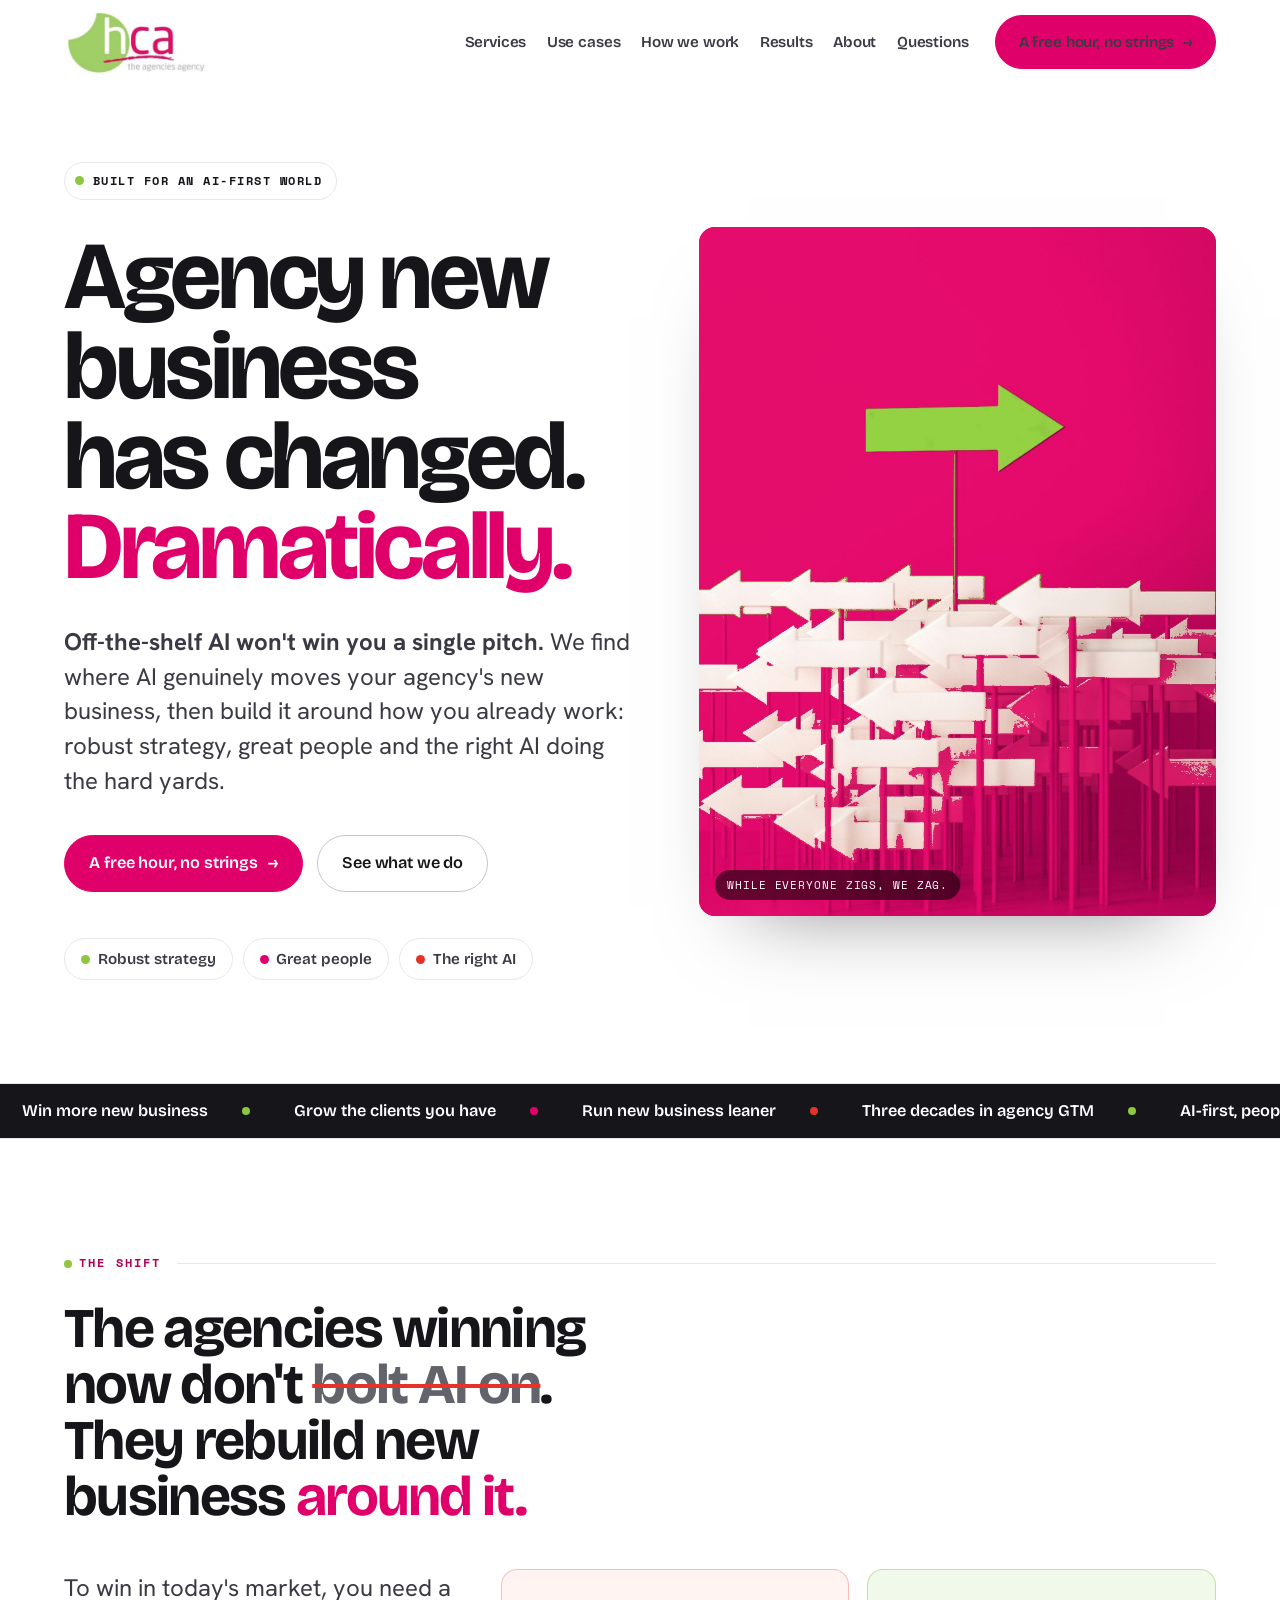
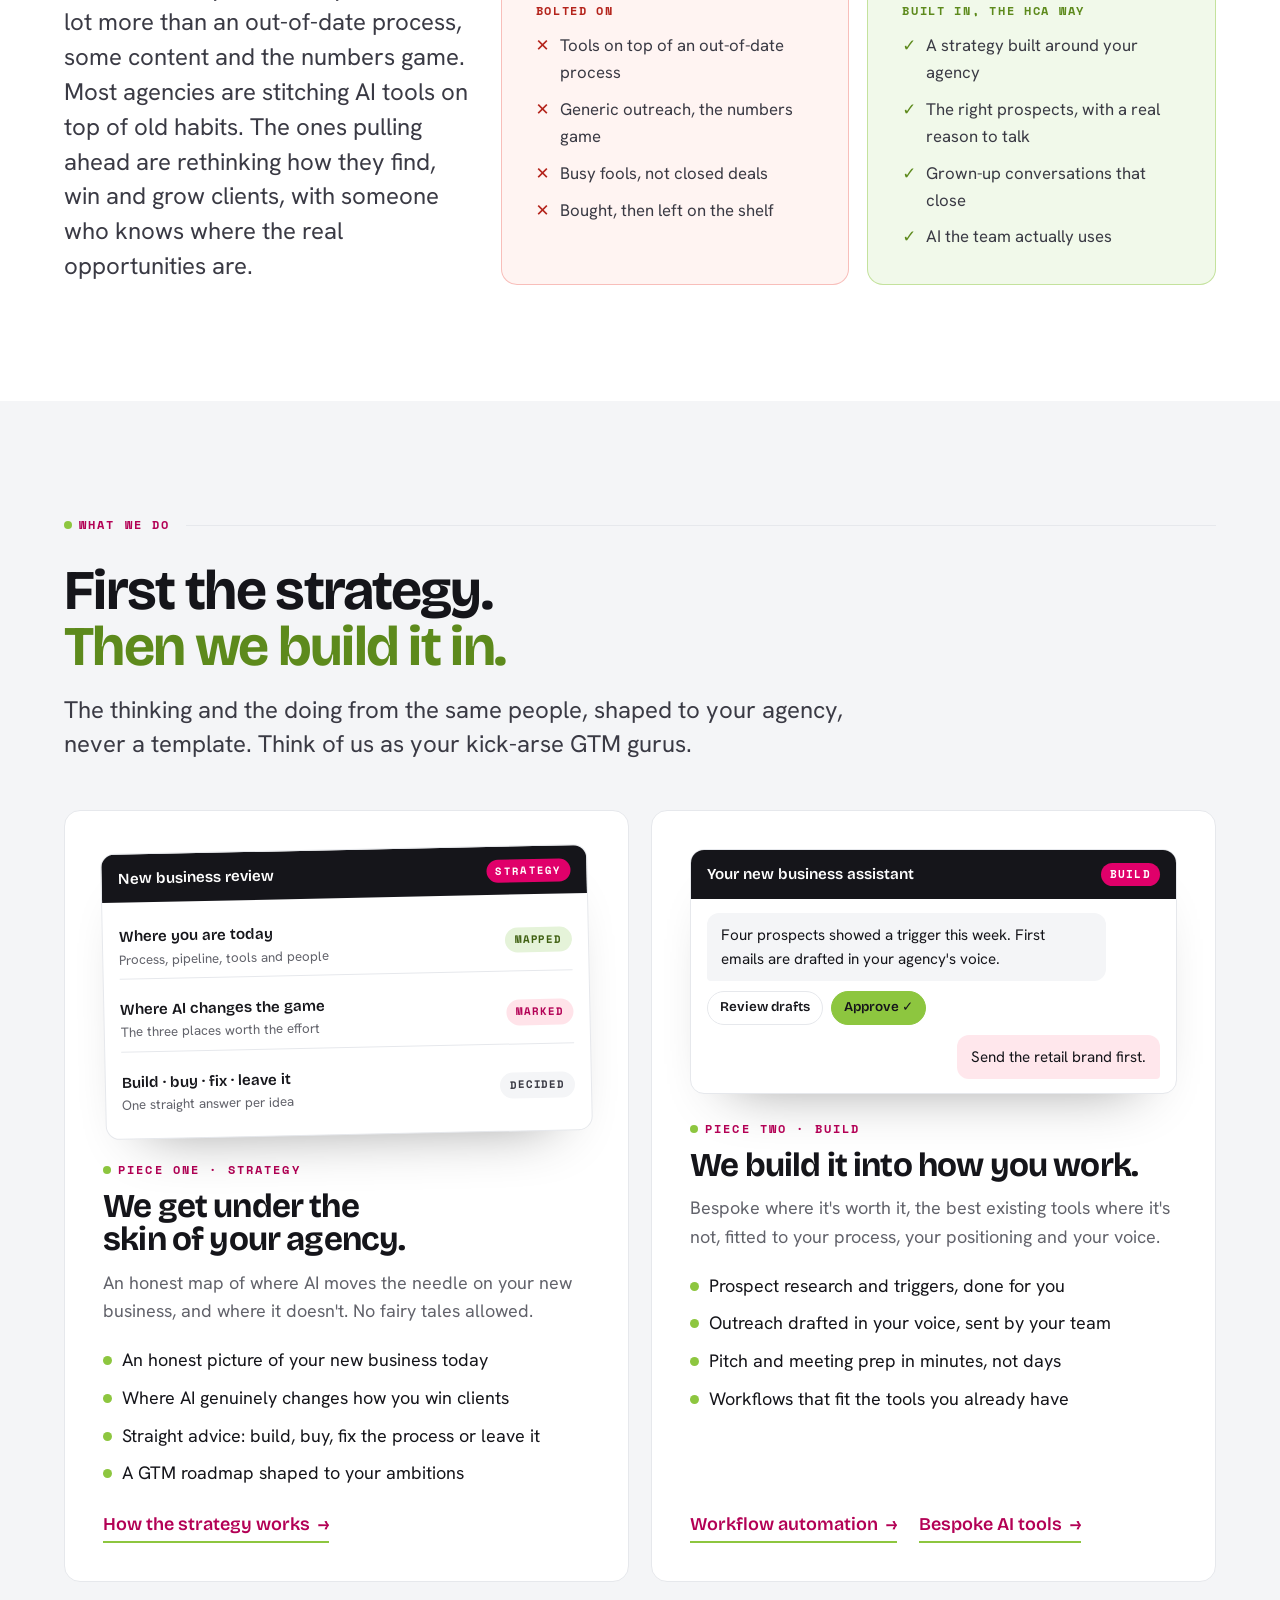
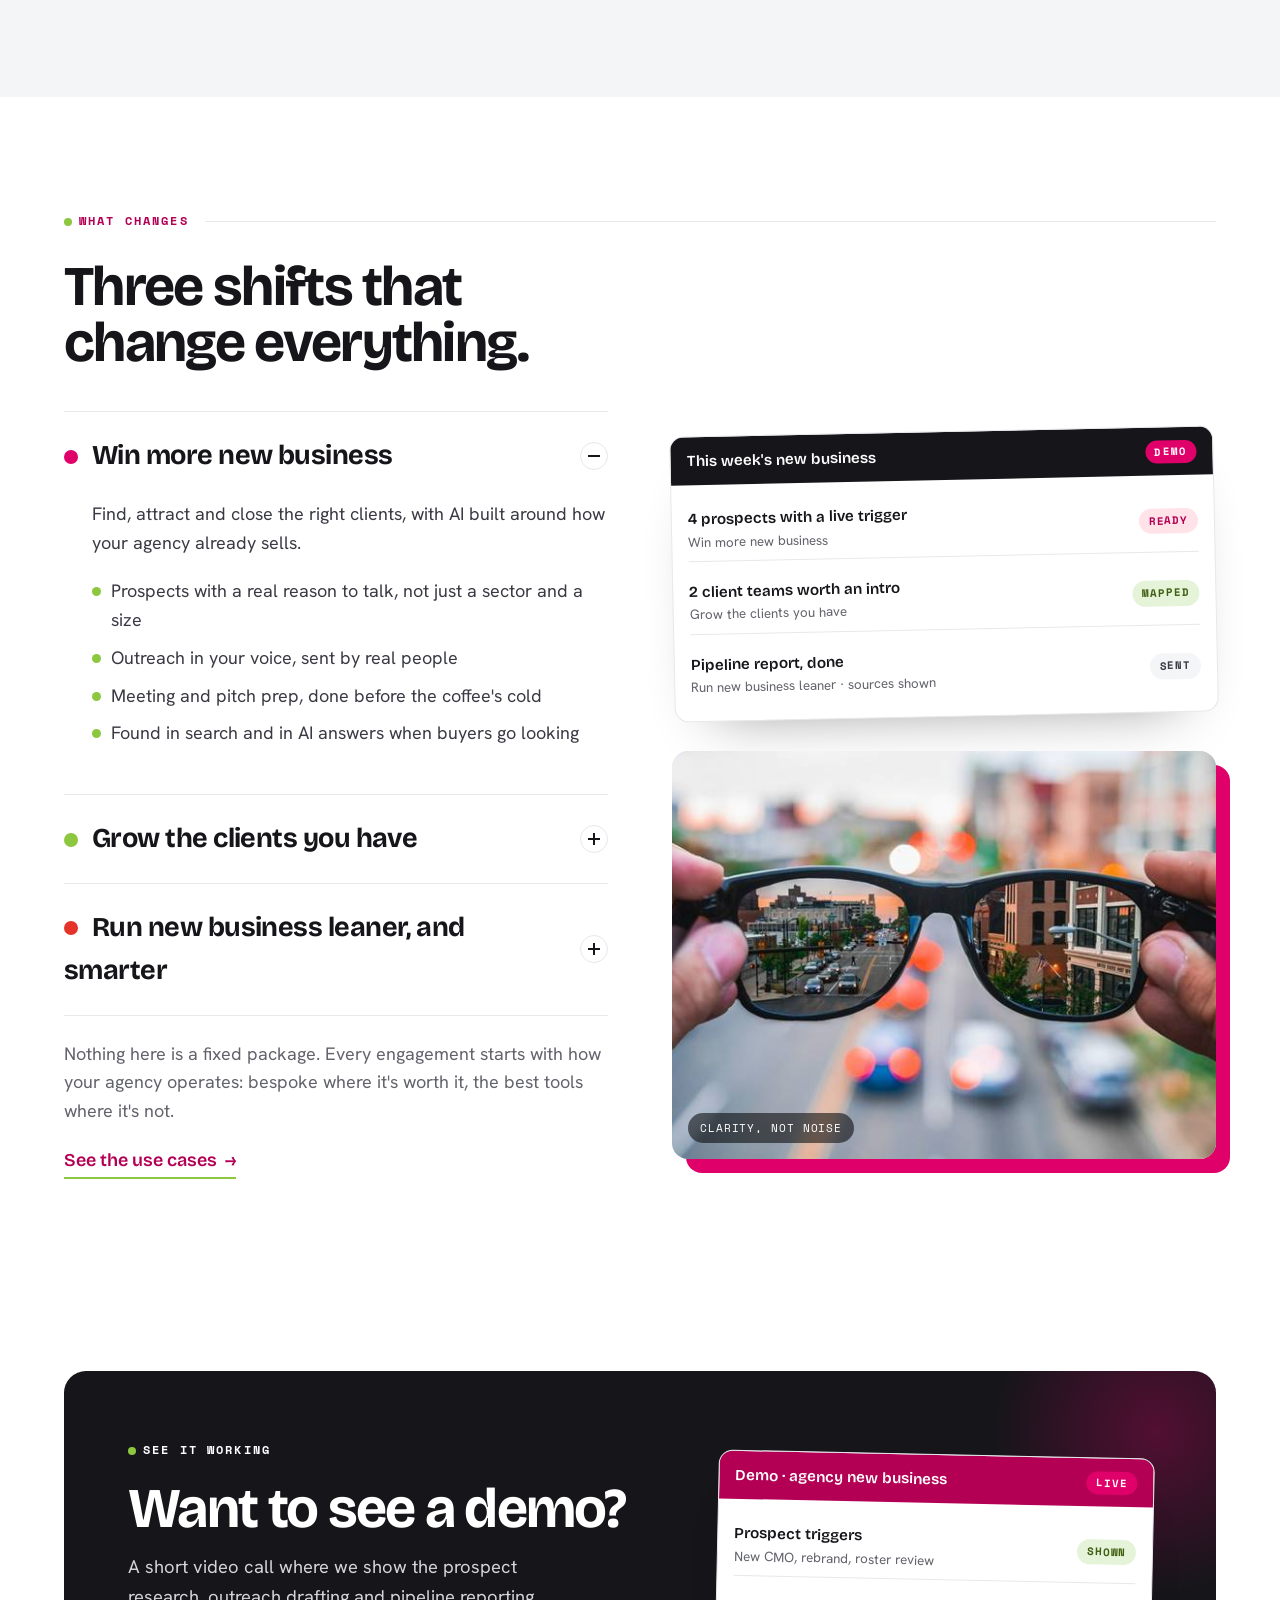
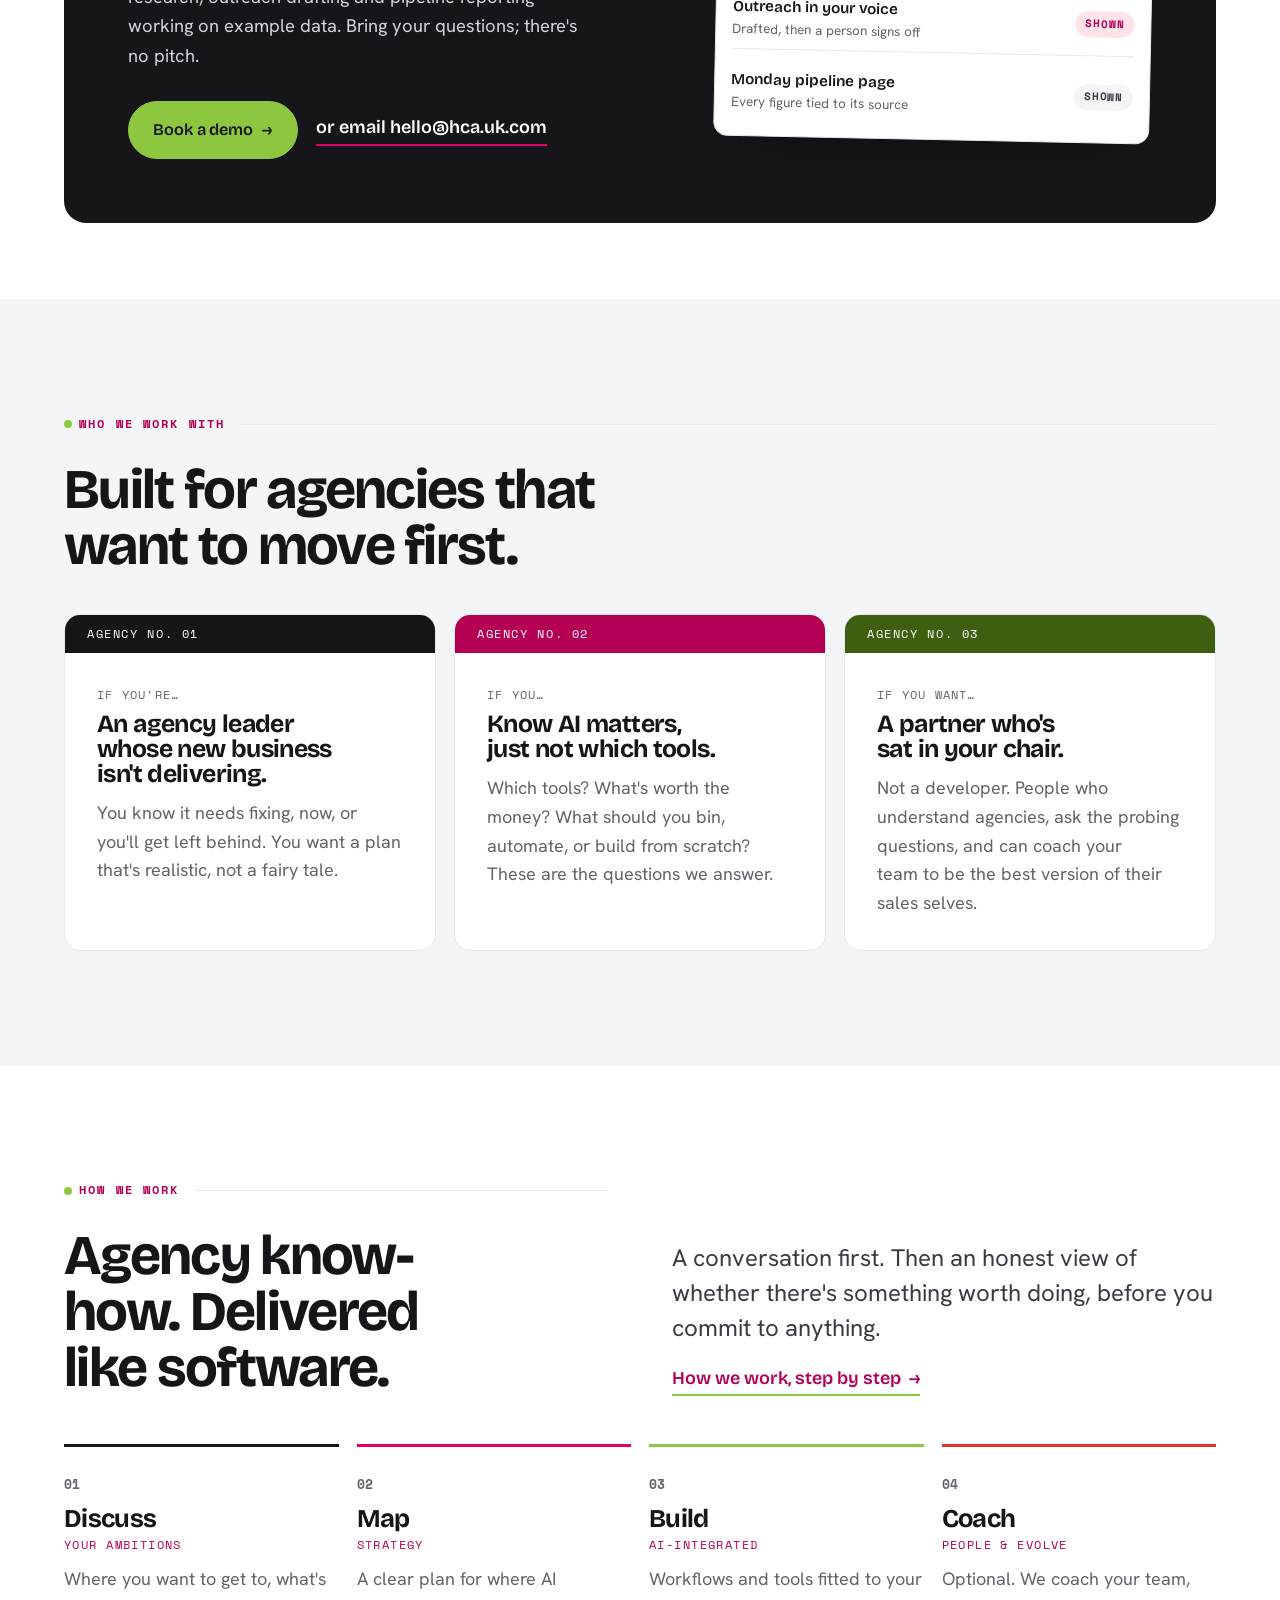
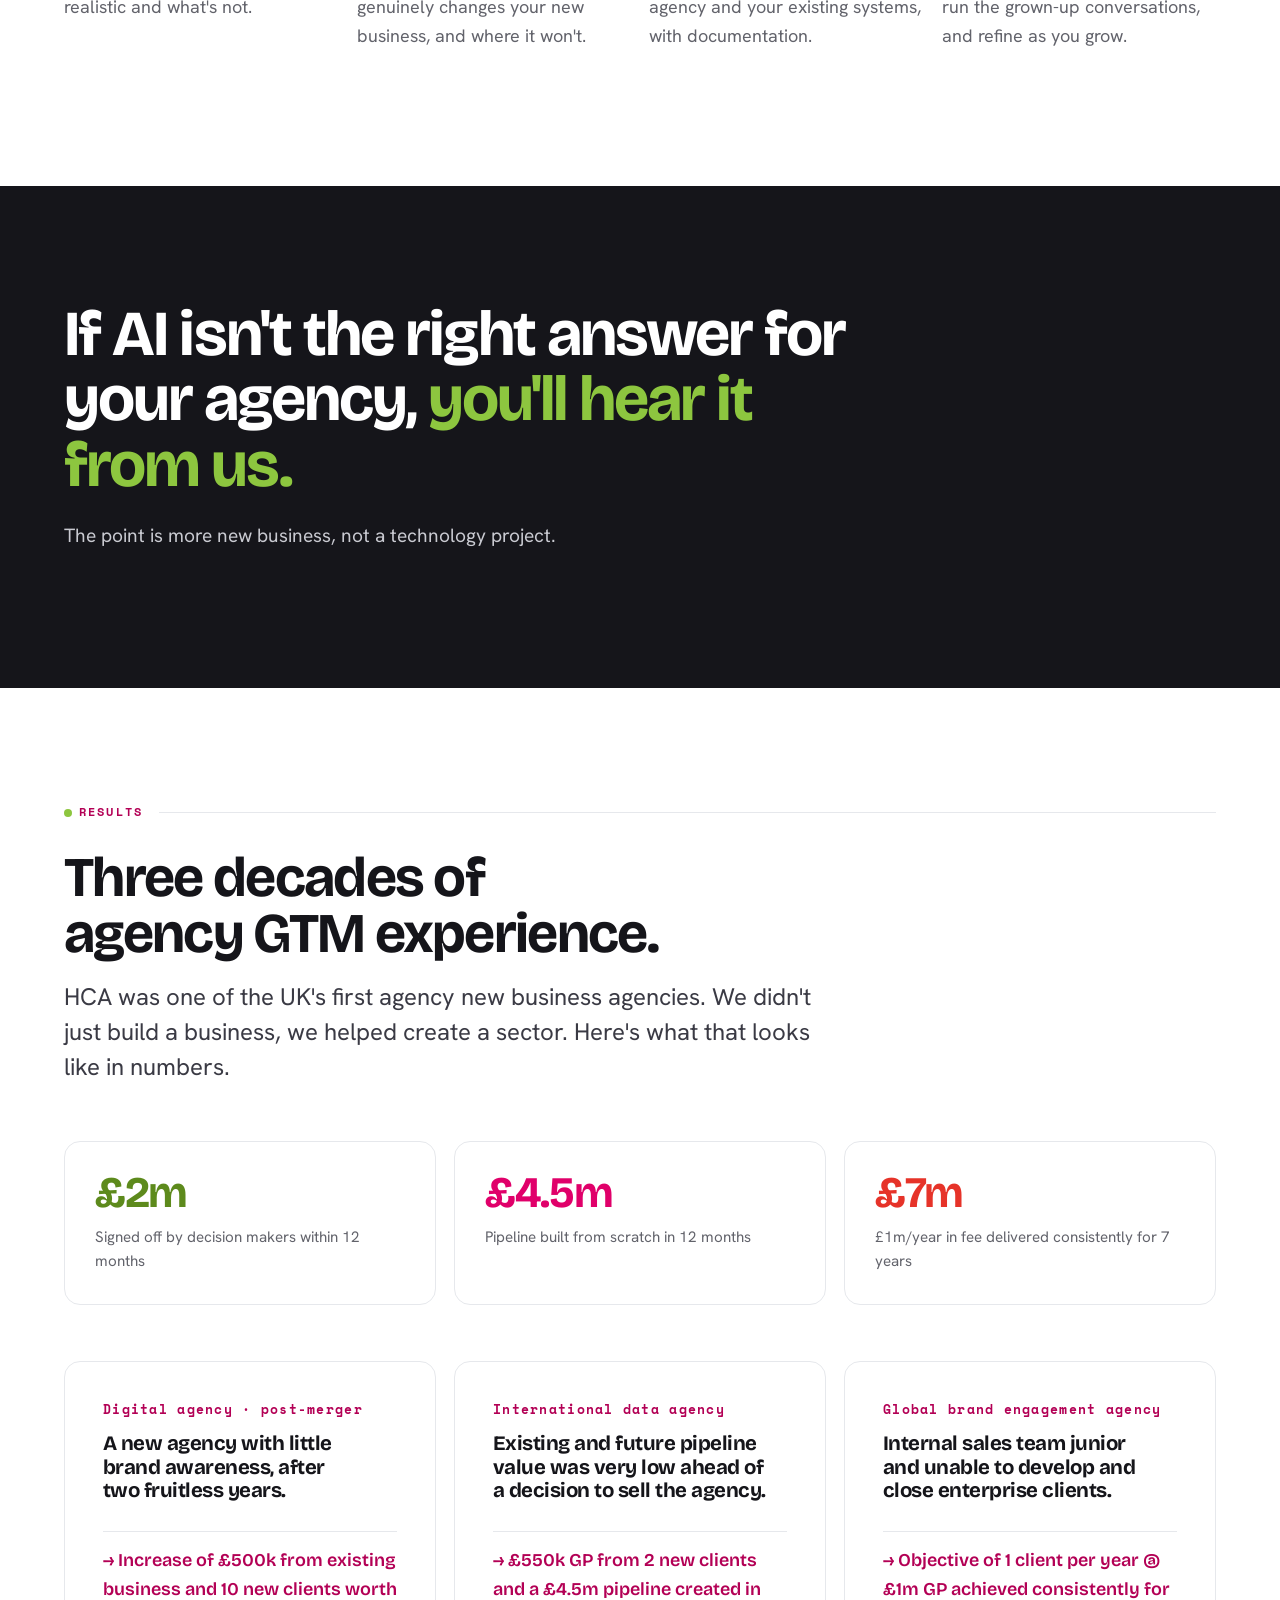
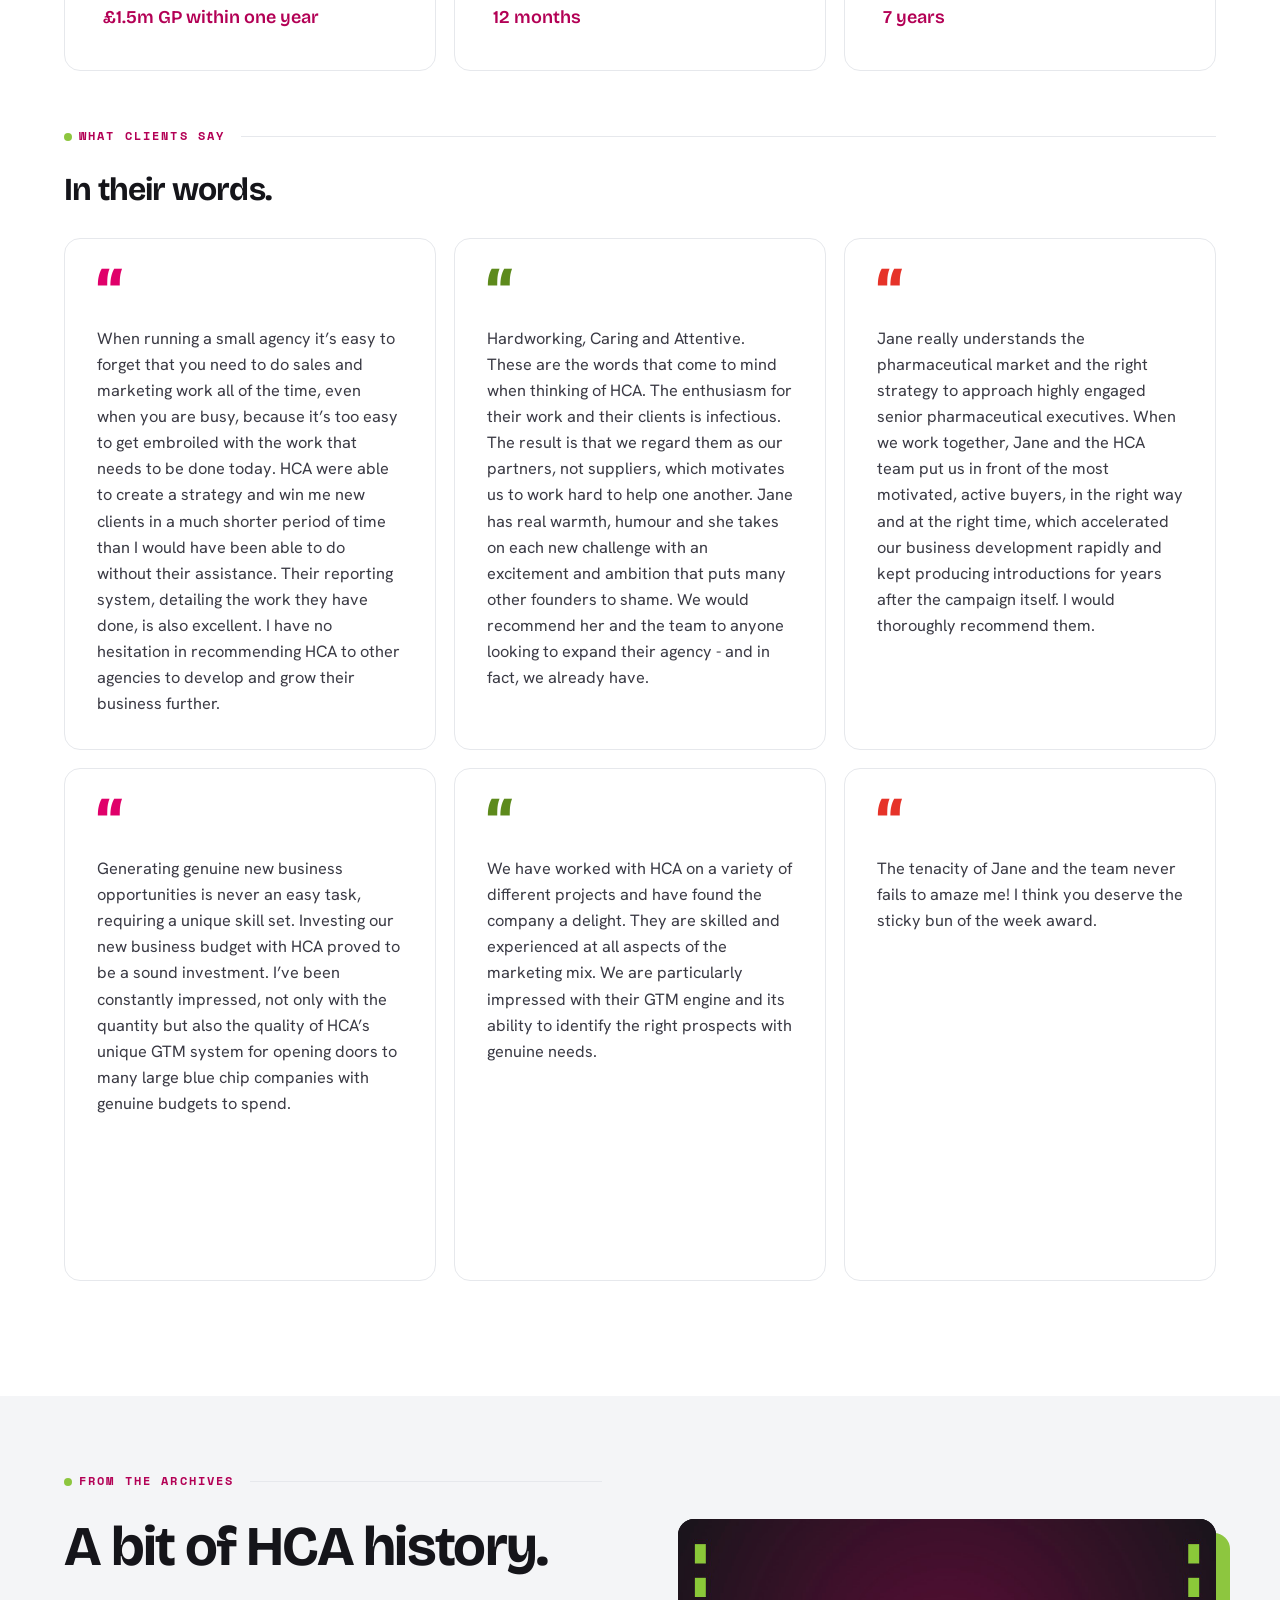
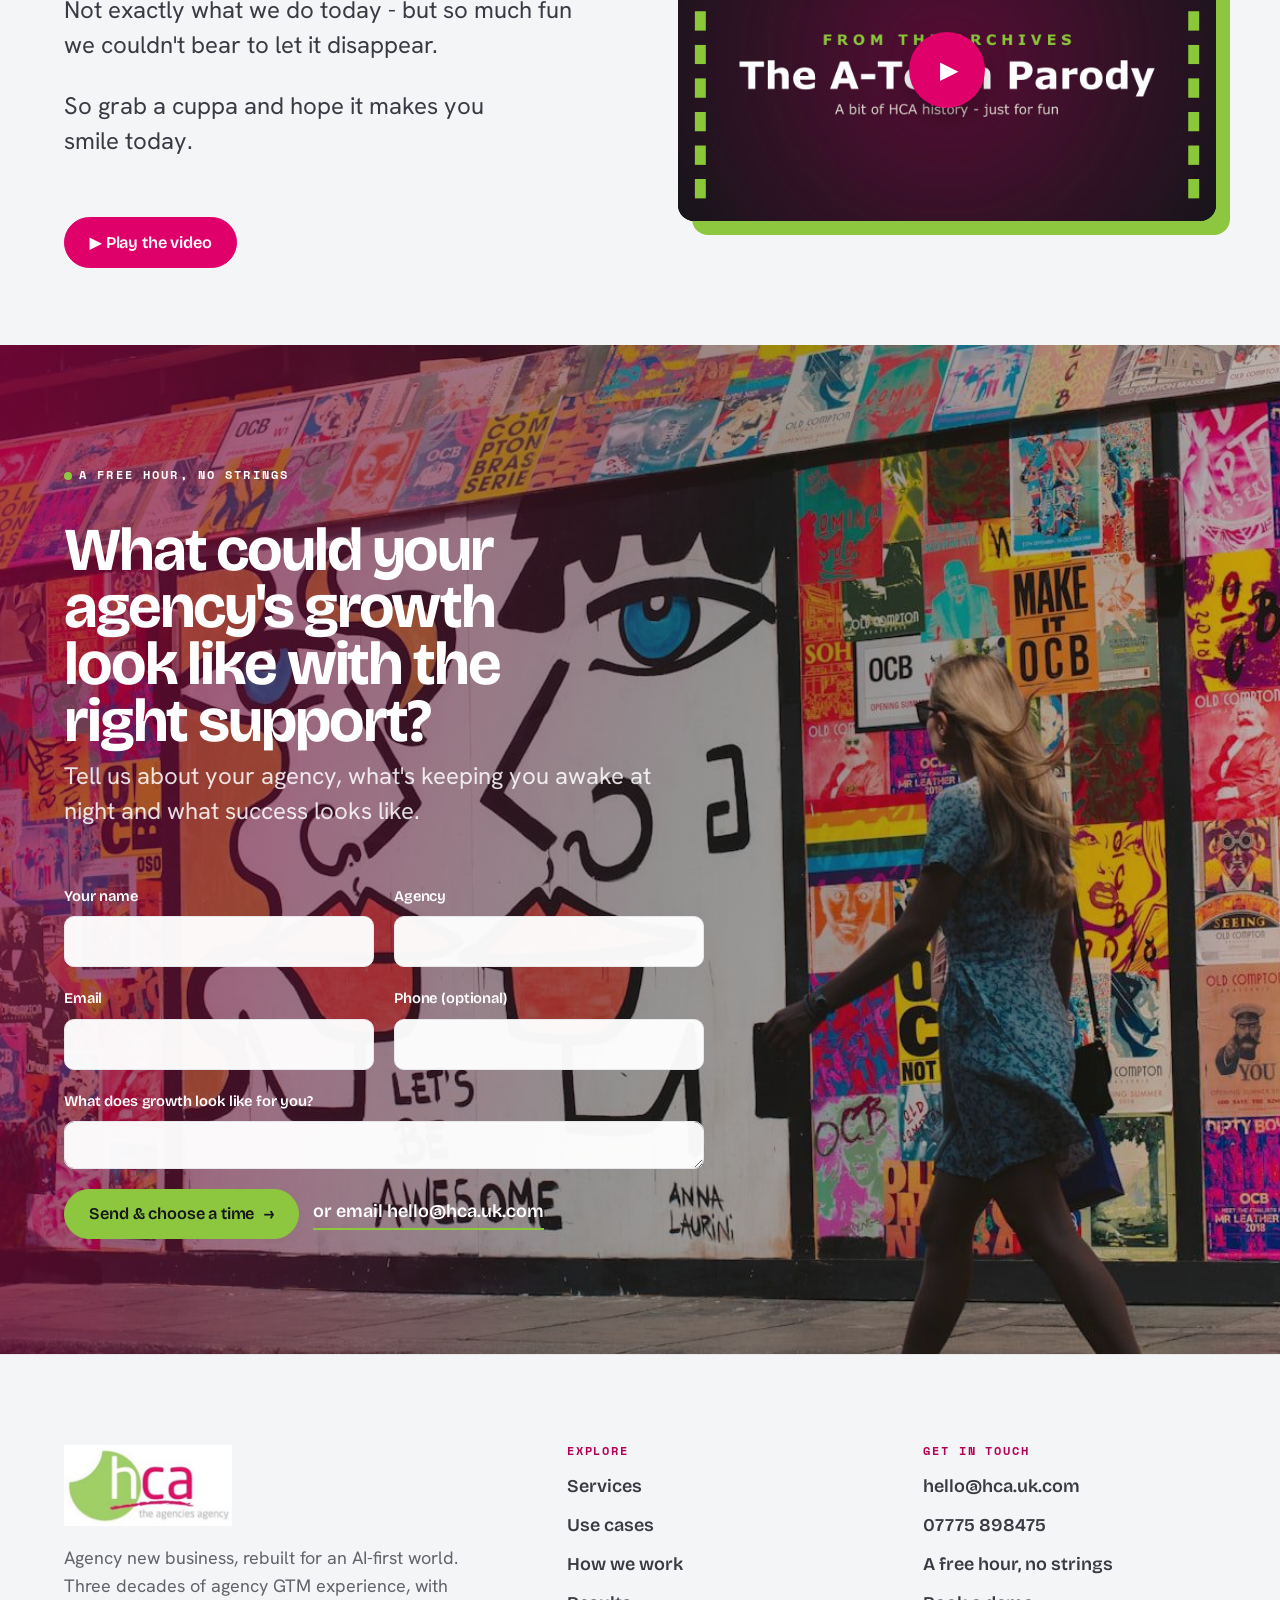
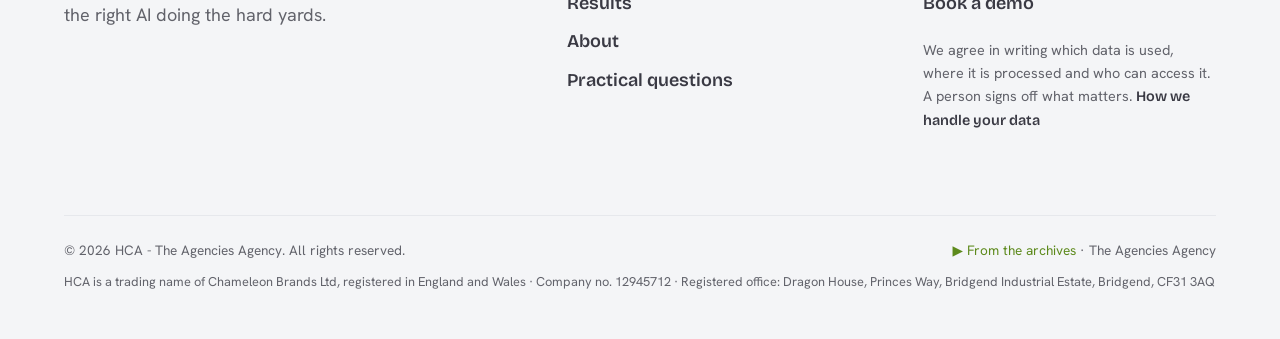
==== index.html @ 31d5db9c "Import the live hca.uk.com site Exact copy of the site currently published on Netlify (taken from th" ====
<!DOCTYPE html>
<html lang="en-GB">
<head>
<meta charset="utf-8"/>
<meta name="viewport" content="width=device-width, initial-scale=1"/>
<title>HCA - Agency new business, built for an AI-first world</title>
<meta name="description" content="AI-first agency new business. HCA finds where AI genuinely moves your agency's new business, then builds it around how you already work. Three decades of agency GTM experience."/>
<link rel="preconnect" href="https://fonts.googleapis.com"/>
<link rel="preconnect" href="https://fonts.gstatic.com" crossorigin/>
<link href="https://fonts.googleapis.com/css2?family=Bricolage+Grotesque:opsz,wght@12..96,400;12..96,600;12..96,700;12..96,800&family=Hanken+Grotesk:wght@400;500;600&family=Space+Mono:wght@400;700&display=swap" rel="stylesheet"/>
<link rel="icon" type="image/svg+xml" href="assets/favicon.svg"/>
<link rel="icon" type="image/png" href="favicon.png"/>
<link rel="apple-touch-icon" href="assets/apple-touch-icon.png"/>
<link rel="stylesheet" href="assets/styles.css"/>
<link rel="stylesheet" href="assets/hca-ai.css"/>
</head>
<body>
<a class="skip" href="#main">Skip to content</a>

<!-- ============ HEADER ============ -->
<header class="site-header">
  <div class="wrap header-inner">
    <a class="brand" href="index.html" aria-label="HCA - The Agencies Agency home">
      <img src="assets/hca-logo.png" alt="HCA - the agencies agency"/>
    </a>
    <button class="nav-toggle" aria-label="Toggle menu" aria-expanded="false"><span></span><span></span><span></span></button>
    <nav class="nav" aria-label="Main menu">
      <a href="services.html">Services</a>
      <a href="use-cases.html">Use cases</a>
      <a href="how-we-work.html">How we work</a>
      <a href="index.html#results">Results</a>
      <a href="founder.html">About</a>
      <a href="questions.html" class="nav-optional">Questions</a>
      <a class="btn btn--accent header-cta" href="index.html#contact">A free hour, no strings <span class="arrow" aria-hidden="true">→</span></a>
    </nav>
  </div>
</header>

<main id="main">

<!-- ============ HERO ============ -->
<section class="imghero" data-screen-label="Hero">
  <div class="wrap grid">
    <div>
      <span class="tagchip"><span class="pulse"></span> Built for an AI-first world</span>
      <h1 class="display mt-m">Agency new business has changed.<br/><span class="cerise">Dramatically.</span></h1>
      <p class="lead measure mt-m"><strong>Off-the-shelf AI won't win you a single pitch.</strong> We find where AI genuinely moves your agency's new business, then build it around how you already work: robust strategy, great people and the right AI doing the hard yards.</p>
      <div class="hero-actions">
        <a class="btn btn--accent" href="#contact">A free hour, no strings <span class="arrow" aria-hidden="true">→</span></a>
        <a class="btn btn--ghost" href="#offer">See what we do</a>
      </div>
      <div class="pillrow">
        <span class="pill"><span class="dot" style="background:var(--green)"></span> Robust strategy</span>
        <span class="pill"><span class="dot" style="background:var(--cerise)"></span> Great people</span>
        <span class="pill"><span class="dot" style="background:var(--red)"></span> The right AI</span>
      </div>
    </div>
    <div class="media media--hero">
      <img src="assets/img/hero-arrows.jpg" alt="A sea of white arrows all pointing one way, with a single bold green arrow breaking off in the opposite direction"/>
      <span class="tag">While everyone zigs, we zag.</span>
    </div>
  </div>
</section>

<div class="tape" aria-hidden="true"><ol>
  <li>Win more new business</li><li>Grow the clients you have</li><li>Run new business leaner</li><li>Three decades in agency GTM</li><li>AI-first, people-led</li><li>Your agency's voice</li><li>Fits your existing tools</li><li>Grown-up conversations</li><li>No fairy tales</li><li>A person signs off</li><li>While everyone zigs, we zag</li><li>The Agencies Agency</li><li>Win more new business</li><li>Grow the clients you have</li><li>Run new business leaner</li><li>Three decades in agency GTM</li><li>AI-first, people-led</li><li>Your agency's voice</li><li>Fits your existing tools</li><li>Grown-up conversations</li><li>No fairy tales</li><li>A person signs off</li><li>While everyone zigs, we zag</li><li>The Agencies Agency</li>
</ol></div>

<!-- ============ THE SHIFT ============ -->
<section class="section statement" id="need" data-screen-label="The shift">
  <div class="wrap">
    <div class="eyebrow-row"><span class="kicker">The shift</span></div>
    <h2 class="h2">The agencies winning now don't <span class="strike">bolt AI on</span>. They rebuild new business <span class="hl-c">around it.</span></h2>
    <div class="vs">
      <p class="lead">To win in today's market, you need a lot more than an out-of-date process, some content and the numbers game. Most agencies are stitching AI tools on top of old habits. The ones pulling ahead are rethinking how they find, win and grow clients, with someone who knows where the real opportunities are.</p>
      <div class="vcard vcard--old">
        <h3>Bolted on</h3>
        <ul><li>Tools on top of an out-of-date process</li><li>Generic outreach, the numbers game</li><li>Busy fools, not closed deals</li><li>Bought, then left on the shelf</li></ul>
      </div>
      <div class="vcard vcard--new">
        <h3>Built in, the HCA way</h3>
        <ul><li>A strategy built around your agency</li><li>The right prospects, with a real reason to talk</li><li>Grown-up conversations that close</li><li>AI the team actually uses</li></ul>
      </div>
    </div>
  </div>
</section>

<!-- ============ OFFER: TWO PIECES ============ -->
<section class="section panel-section" id="offer" data-screen-label="What we do">
  <div class="wrap">
    <div class="eyebrow-row"><span class="kicker">What we do</span></div>
    <h2 class="h2" style="max-width:22ch;">First the strategy. <span class="hl-g">Then we build it in.</span></h2>
    <p class="lead mt-s measure">The thinking and the doing from the same people, shaped to your agency, never a template. Think of us as your kick-arse GTM gurus.</p>
    <div class="pieces">
      <div class="piece">
        <div class="mock mock--tilt" aria-hidden="true">
          <div class="mock-bar">New business review<span class="mtag">Strategy</span></div>
          <div class="mock-body">
            <div class="mrow"><b>Where you are today</b><small>Process, pipeline, tools and people</small><span class="mchip">Mapped</span></div>
            <div class="mrow"><b>Where AI changes the game</b><small>The three places worth the effort</small><span class="mchip mchip--c">Marked</span></div>
            <div class="mrow"><b>Build · buy · fix · leave it</b><small>One straight answer per idea</small><span class="mchip mchip--q">Decided</span></div>
          </div>
        </div>
        <span class="kicker">Piece one · Strategy</span>
        <h3>We get under the skin of your agency.</h3>
        <p>An honest map of where AI moves the needle on your new business, and where it doesn't. No fairy tales allowed.</p>
        <ul class="ticks"><li>An honest picture of your new business today</li><li>Where AI genuinely changes how you win clients</li><li>Straight advice: build, buy, fix the process or leave it</li><li>A GTM roadmap shaped to your ambitions</li></ul>
        <div class="links"><a class="textlink" href="services.html#strategy">How the strategy works <span class="arrow" aria-hidden="true">→</span></a></div>
      </div>
      <div class="piece">
        <div class="mock" aria-hidden="true">
          <div class="mock-bar">Your new business assistant<span class="mtag">Build</span></div>
          <div class="mock-body">
            <p class="mbubble">Four prospects showed a trigger this week. First emails are drafted in your agency's voice.</p>
            <div class="mbtns"><span class="mbtn">Review drafts</span><span class="mbtn mbtn--go">Approve ✓</span></div>
            <p class="mbubble mbubble--me">Send the retail brand first.</p>
          </div>
        </div>
        <span class="kicker">Piece two · Build</span>
        <h3>We build it into how you work.</h3>
        <p>Bespoke where it's worth it, the best existing tools where it's not, fitted to your process, your positioning and your voice.</p>
        <ul class="ticks"><li>Prospect research and triggers, done for you</li><li>Outreach drafted in your voice, sent by your team</li><li>Pitch and meeting prep in minutes, not days</li><li>Workflows that fit the tools you already have</li></ul>
        <div class="links"><a class="textlink" href="services.html#automation">Workflow automation <span class="arrow" aria-hidden="true">→</span></a><a class="textlink" href="services.html#bespoke">Bespoke AI tools <span class="arrow" aria-hidden="true">→</span></a></div>
      </div>
    </div>
  </div>
</section>

<!-- ============ OUTCOMES ============ -->
<section class="section" id="do" data-screen-label="Outcomes">
  <div class="wrap">
    <div class="eyebrow-row"><span class="kicker">What changes</span></div>
    <h2 class="h2" style="max-width:16ch;">Three shifts that change everything.</h2>
    <div class="outcomes">
      <div class="acc">
        <details open name="outcome">
          <summary><span><span class="sw" style="background:var(--cerise)"></span>Win more new business</span><span class="pm" aria-hidden="true"></span></summary>
          <div class="dbody"><p>Find, attract and close the right clients, with AI built around how your agency already sells.</p><ul class="ticks"><li>Prospects with a real reason to talk, not just a sector and a size</li><li>Outreach in your voice, sent by real people</li><li>Meeting and pitch prep, done before the coffee's cold</li><li>Found in search and in AI answers when buyers go looking</li></ul></div>
        </details>
        <details name="outcome">
          <summary><span><span class="sw" style="background:var(--green)"></span>Grow the clients you have</span><span class="pm" aria-hidden="true"></span></summary>
          <div class="dbody"><p>Your best new business is often sitting inside your existing clients.</p><ul class="ticks"><li>The other teams and brands inside your clients, mapped</li><li>Accounts going quiet, flagged before they're gone</li><li>Organic growth plans your account teams will use</li></ul></div>
        </details>
        <details name="outcome">
          <summary><span><span class="sw" style="background:var(--red)"></span>Run new business leaner, and smarter</span><span class="pm" aria-hidden="true"></span></summary>
          <div class="dbody"><p>Take the weight out of the day-to-day, so your people spend their time on the conversations that close.</p><ul class="ticks"><li>CRM updates, follow-ups and reporting, automated</li><li>Credentials, case studies and proposals drafted from your own material</li><li>One clear view of the pipeline for the MD, every Monday</li><li>Decisions on where to pitch, made sooner and with the facts</li></ul></div>
        </details>
        <p class="note">Nothing here is a fixed package. Every engagement starts with how your agency operates: bespoke where it's worth it, the best tools where it's not.</p>
        <a class="textlink" href="use-cases.html">See the use cases <span class="arrow" aria-hidden="true">→</span></a>
      </div>
      <div>
        <div class="mock mock--tilt" aria-hidden="true">
          <div class="mock-bar">This week's new business<span class="mtag">Demo</span></div>
          <div class="mock-body">
            <div class="mrow"><b>4 prospects with a live trigger</b><small>Win more new business</small><span class="mchip mchip--c">Ready</span></div>
            <div class="mrow"><b>2 client teams worth an intro</b><small>Grow the clients you have</small><span class="mchip">Mapped</span></div>
            <div class="mrow"><b>Pipeline report, done</b><small>Run new business leaner · sources shown</small><span class="mchip mchip--q">Sent</span></div>
          </div>
        </div>
        <div class="media media--4x3 media--accent-c" style="margin-top:34px;">
          <img src="assets/img/sunglasses-clarity.jpg" alt="Sunglasses bringing a blurry street into focus"/>
          <span class="tag">Clarity, not noise</span>
        </div>
      </div>
    </div>
  </div>
</section>


<!-- ============ DEMO CTA ============ -->
<section class="section--tight" id="demo" data-screen-label="Demo">
  <div class="wrap">
    <div class="demo-band">
      <div class="demo-copy">
        <span class="kicker on-dark">See it working</span>
        <h2 class="h2 mt-s">Want to see a demo?</h2>
        <p>A short video call where we show the prospect research, outreach drafting and pipeline reporting working on example data. Bring your questions; there's no pitch.</p>
        <div class="demo-actions">
          <a class="btn btn--green" href="https://calendar.app.google/o5nmfhy7BQVpwPdS7?source=HCA-demo" target="_blank" rel="noopener">Book a demo <span class="arrow" aria-hidden="true">→</span><span class="sr"> (opens in a new tab)</span></a>
          <a class="demo-alt" href="mailto:hello@hca.uk.com?subject=Demo%20request">or email hello@hca.uk.com</a>
        </div>
      </div>
      <div class="mock demo-mock" aria-hidden="true">
        <div class="mock-bar">Demo · agency new business<span class="mtag">Live</span></div>
        <div class="mock-body">
          <div class="mrow"><b>Prospect triggers</b><small>New CMO, rebrand, roster review</small><span class="mchip">Shown</span></div>
          <div class="mrow"><b>Outreach in your voice</b><small>Drafted, then a person signs off</small><span class="mchip mchip--c">Shown</span></div>
          <div class="mrow"><b>Monday pipeline page</b><small>Every figure tied to its source</small><span class="mchip mchip--q">Shown</span></div>
        </div>
      </div>
    </div>
  </div>
</section>

<!-- ============ WHO IT'S FOR ============ -->
<section class="section panel-section" data-screen-label="Who it's for">
  <div class="wrap">
    <div class="eyebrow-row"><span class="kicker">Who we work with</span></div>
    <h2 class="h2" style="max-width:18ch;">Built for agencies that want to move first.</h2>
    <div class="who-grid">
      <div class="who"><span class="who-stub" aria-hidden="true">Agency No. 01</span><div class="who-body"><p class="who-k">If you're…</p><h3>An agency leader whose new business isn't delivering.</h3><p>You know it needs fixing, now, or you'll get left behind. You want a plan that's realistic, not a fairy tale.</p></div></div>
      <div class="who"><span class="who-stub" aria-hidden="true">Agency No. 02</span><div class="who-body"><p class="who-k">If you…</p><h3>Know AI matters, just not which tools.</h3><p>Which tools? What's worth the money? What should you bin, automate, or build from scratch? These are the questions we answer.</p></div></div>
      <div class="who"><span class="who-stub" aria-hidden="true">Agency No. 03</span><div class="who-body"><p class="who-k">If you want…</p><h3>A partner who's sat in your chair.</h3><p>Not a developer. People who understand agencies, ask the probing questions, and can coach your team to be the best version of their sales selves.</p></div></div>
    </div>
  </div>
</section>

<!-- ============ HOW WE WORK ============ -->
<section class="section" data-screen-label="How we work">
  <div class="wrap">
    <div class="method-head">
      <div>
        <div class="eyebrow-row"><span class="kicker">How we work</span></div>
        <h2 class="h2">Agency know-how. Delivered like software.</h2>
      </div>
      <div>
        <p class="lead" style="margin:0;">A conversation first. Then an honest view of whether there's something worth doing, before you commit to anything.</p>
        <p class="mt-s" style="margin-bottom:0;"><a class="textlink" href="how-we-work.html">How we work, step by step <span class="arrow" aria-hidden="true">→</span></a></p>
      </div>
    </div>
    <div class="rail">
      <div class="stop"><h3>Discuss</h3><p class="biz">Your ambitions</p><p>Where you want to get to, what's realistic and what's not.</p></div>
      <div class="stop"><h3>Map</h3><p class="biz">Strategy</p><p>A clear plan for where AI genuinely changes your new business, and where it won't.</p></div>
      <div class="stop"><h3>Build</h3><p class="biz">AI-integrated</p><p>Workflows and tools fitted to your agency and your existing systems, with documentation.</p></div>
      <div class="stop"><h3>Coach</h3><p class="biz">People &amp; evolve</p><p>Optional. We coach your team, run the grown-up conversations, and refine as you grow.</p></div>
    </div>
  </div>
</section>

<!-- ============ PROMISE ============ -->
<section class="section promise" data-screen-label="Promise">
  <div class="wrap">
    <blockquote>If AI isn't the right answer for your agency, <em>you'll hear it from us.</em></blockquote>
    <p>The point is more new business, not a technology project.</p>
  </div>
</section>

<!-- ============ RESULTS ============ -->
<section class="section" id="results" data-screen-label="Results">
  <div class="wrap">
    <div class="eyebrow-row"><span class="kicker">Results</span></div>
    <h2 class="h2" style="max-width:20ch;">Three decades of agency GTM experience.</h2>
    <p class="lead mt-s measure">HCA was one of the UK's first agency new business agencies. We didn't just build a business, we helped create a sector. Here's what that looks like in numbers.</p>
    <div class="stats mt-l">
      <div class="stat reveal"><div class="n c1">£2m</div><div class="l">Signed off by decision makers within 12 months</div></div>
      <div class="stat reveal"><div class="n c2">£4.5m</div><div class="l">Pipeline built from scratch in 12 months</div></div>
      <div class="stat reveal"><div class="n c3">£7m</div><div class="l">£1m/year in fee delivered consistently for 7 years</div></div>
    </div>
    <div class="prov-grid mt-l">
      <div class="prov reveal">
        <span class="no">Digital agency · post-merger</span>
        <h3 style="font-size:clamp(1.1rem,1.6vw,1.3rem); line-height:1.15; min-height:2.3em;">A new agency with little brand awareness, after two fruitless years.</h3>
        <p style="margin-top:16px; padding-top:14px; border-top:1px solid var(--line); font-family:var(--display); font-weight:600; color:var(--cerise-deep);">→ Increase of £500k from existing business and 10 new clients worth £1.5m GP within one year</p>
      </div>
      <div class="prov reveal">
        <span class="no">International data agency</span>
        <h3 style="font-size:clamp(1.1rem,1.6vw,1.3rem); line-height:1.15; min-height:2.3em;">Existing and future pipeline value was very low ahead of a decision to sell the agency.</h3>
        <p style="margin-top:16px; padding-top:14px; border-top:1px solid var(--line); font-family:var(--display); font-weight:600; color:var(--cerise-deep);">→ £550k GP from 2 new clients and a £4.5m pipeline created in 12 months</p>
      </div>
      <div class="prov reveal">
        <span class="no">Global brand engagement agency</span>
        <h3 style="font-size:clamp(1.1rem,1.6vw,1.3rem); line-height:1.15; min-height:2.3em;">Internal sales team junior and unable to develop and close enterprise clients.</h3>
        <p style="margin-top:16px; padding-top:14px; border-top:1px solid var(--line); font-family:var(--display); font-weight:600; color:var(--cerise-deep);">→ Objective of 1 client per year @ £1m GP achieved consistently for 7 years</p>
      </div>
    </div>
  
    <div class="mt-l" id="testimonials">
      <div class="eyebrow-row"><span class="kicker">What clients say</span></div>
      <h3 class="h3" style="max-width:24ch;">In their words.</h3>
    </div>
    <div class="quotes">
      <figure class="quote reveal"><blockquote><p>When running a small agency it’s easy to forget that you need to do sales and marketing work all of the time, even when you are busy, because it’s too easy to get embroiled with the work that needs to be done today. HCA were able to create a strategy and win me new clients in a much shorter period of time than I would have been able to do without their assistance. Their reporting system, detailing the work they have done, is also excellent. I have no hesitation in recommending HCA to other agencies to develop and grow their business further.</p></blockquote></figure>
      <figure class="quote reveal"><blockquote><p>Hardworking, Caring and Attentive. These are the words that come to mind when thinking of HCA. The enthusiasm for their work and their clients is infectious. The result is that we regard them as our partners, not suppliers, which motivates us to work hard to help one another. Jane has real warmth, humour and she takes on each new challenge with an excitement and ambition that puts many other founders to shame. We would recommend her and the team to anyone looking to expand their agency - and in fact, we already have.</p></blockquote></figure>
      <figure class="quote reveal"><blockquote><p>Jane really understands the pharmaceutical market and the right strategy to approach highly engaged senior pharmaceutical executives. When we work together, Jane and the HCA team put us in front of the most motivated, active buyers, in the right way and at the right time, which accelerated our business development rapidly and kept producing introductions for years after the campaign itself. I would thoroughly recommend them.</p></blockquote></figure>
      <figure class="quote reveal"><blockquote><p>Generating genuine new business opportunities is never an easy task, requiring a unique skill set. Investing our new business budget with HCA proved to be a sound investment. I’ve been constantly impressed, not only with the quantity but also the quality of HCA’s unique GTM system for opening doors to many large blue chip companies with genuine budgets to spend.</p></blockquote></figure>
      <figure class="quote reveal"><blockquote><p>We have worked with HCA on a variety of different projects and have found the company a delight. They are skilled and experienced at all aspects of the marketing mix. We are particularly impressed with their GTM engine and its ability to identify the right prospects with genuine needs.</p></blockquote></figure>
      <figure class="quote reveal quote--short"><blockquote><p>The tenacity of Jane and the team never fails to amaze me! I think you deserve the sticky bun of the week award.</p></blockquote></figure>
    </div>
  </div>
</section>

<!-- ============ ARCHIVE BAND ============ -->
<section class="section--tight panel-section" id="archive" data-screen-label="From the archives">
  <div class="wrap feature">
    <div class="reveal">
      <div class="eyebrow-row"><span class="kicker">From the archives</span></div>
      <h2 class="h2">A bit of HCA history.</h2>
      <p class="lead mt-s">Not exactly what we do today - but so much fun we couldn't bear to let it disappear.</p>
      <p class="lead">So grab a cuppa and hope it makes you smile today.</p>
      <button class="btn btn--accent mt-m" data-archive-open type="button">▶ Play the video</button>
    </div>
    <div class="feature-media reveal">
      <button class="archive-thumb" data-archive-open type="button" aria-label="Play the archive video">
        <img src="assets/img/archive-poster.jpg" alt="Archive video - The A-Team parody"/>
        <span class="archive-thumb__play" aria-hidden="true">▶</span>
      </button>
    </div>
  </div>
</section>


<!-- ============ CONTACT ============ -->
<section class="cta-band section" id="contact" data-screen-label="Contact">
  <img class="bg" src="assets/img/contact-lets-be-awesome.jpg" alt="Street-art mural of two faces reading 'Let's be awesome'"/>
  <div class="scrim"></div>
  <div class="wrap on-img" style="display:block;">
    <div style="max-width:60ch;">
      <span class="kicker on-dark">A free hour, no strings</span>
      <h2 class="display mt-m" style="font-size:clamp(2rem,5.5vw,3.8rem);">What could your agency's growth look like with the right support?</h2>
      <p class="lead">Tell us about your agency, what's keeping you awake at night and what success looks like.</p>
    </div>
    <form class="form mt-l" id="enquiryForm" name="contact" method="POST" data-netlify="true" netlify-honeypot="bot-field" action="/thanks.html" style="max-width:640px;">
      <input type="hidden" name="form-name" value="contact"/>
      <input type="hidden" name="source" value="HCA"/>
      <p style="display:none;"><label>Don't fill this in: <input name="bot-field"/></label></p>
      <div class="form-row">
        <div class="field"><label for="name">Your name</label><input id="name" name="name" type="text" required/></div>
        <div class="field"><label for="business">Agency</label><input id="business" name="business" type="text"/></div>
      </div>
      <div class="form-row">
        <div class="field"><label for="email">Email</label><input id="email" name="email" type="email" required/></div>
        <div class="field"><label for="phone">Phone (optional)</label><input id="phone" name="phone" type="tel"/></div>
      </div>
  <div class="field"><label for="message">What does growth look like for you?</label><textarea id="message" name="message" rows="1" required></textarea></div>
      <div style="display:flex; flex-wrap:wrap; gap:14px; align-items:center;">
        <button class="btn btn--green" type="submit">Send &amp; choose a time <span class="arrow">→</span></button>
        <a class="textlink" href="mailto:hello@hca.uk.com" style="color:#fff; border-color:var(--green);">or email hello@hca.uk.com</a>
      </div>
    </form>
  </div>
</section>


</main>

<!-- ============ FOOTER ============ -->
<footer class="site-footer">
  <div class="wrap">
    <div class="footer-grid">
      <div class="footer-brand">
        <img src="assets/hca-logo.png" alt="HCA - the agencies agency"/>
        <p>Agency new business, rebuilt for an AI-first world. Three decades of agency GTM experience, with the right AI doing the hard yards.</p>
      </div>
      <div class="footer-col">
        <h4>Explore</h4>
        <ul>
          <li><a href="services.html">Services</a></li>
          <li><a href="use-cases.html">Use cases</a></li>
          <li><a href="how-we-work.html">How we work</a></li>
          <li><a href="index.html#results">Results</a></li>
          <li><a href="founder.html">About</a></li>
          <li><a href="questions.html">Practical questions</a></li>
        </ul>
      </div>
      <div class="footer-col">
        <h4>Get in touch</h4>
        <ul>
          <li><a href="mailto:hello@hca.uk.com">hello@hca.uk.com</a></li>
          <li><a href="tel:+447775898475">07775 898475</a></li>
          <li><a href="index.html#contact">A free hour, no strings</a></li>
          <li><a href="https://calendar.app.google/o5nmfhy7BQVpwPdS7?source=HCA-demo" target="_blank" rel="noopener">Book a demo<span class="sr"> (opens in a new tab)</span></a></li>
        </ul>
        <p class="fineprint" style="margin-top:22px;">We agree in writing which data is used, where it is processed and who can access it. A person signs off what matters. <a href="questions.html#q3">How we handle your data</a></p>
      </div>
    </div>
    <div class="footer-bottom">
      <span>© <span id="year">2026</span> HCA - The Agencies Agency. All rights reserved.</span>
      <span><a href="#" id="archiveLink" data-archive-open style="color:var(--green-deep);">▶ From the archives</a> · The Agencies Agency</span>
    </div>
    <p class="legal-line">HCA is a trading name of Chameleon Brands Ltd, registered in England and Wales · Company no. 12945712 · Registered office: Dragon House, Princes Way, Bridgend Industrial Estate, Bridgend, CF31 3AQ</p>
  </div>
</footer>

<script>document.getElementById("year").textContent = new Date().getFullYear();</script>
<!-- ============ ARCHIVE VIDEO MODAL ============ -->
<div class="video-modal" id="videoModal" role="dialog" aria-modal="true" aria-label="From the archives" hidden>
  <div class="video-modal__backdrop" data-close></div>
  <div class="video-modal__inner">
    <div class="video-modal__head">
      <div>
        <span class="kicker" style="color:var(--green);">From the archives</span>
        <p style="margin:6px 0 0; color:#d8d4cc; font-size:0.95rem; max-width:52ch;">A bit of fun from years back - long out of date and not what we do today, but we couldn't bear to let it disappear.</p>
      </div>
      <button class="video-modal__close" data-close aria-label="Close">×</button>
    </div>
    <div class="video-modal__frame">
      <video id="archiveVideo" controls playsinline preload="metadata" poster="assets/img/archive-poster.jpg">
        <source src="assets/video/hca-archive.mp4" type="video/mp4"/>
        Your browser doesn't support embedded video.
      </video>
      <div class="video-cover" id="videoCover" aria-hidden="true">
        <span class="video-cover__mark">HCA<span class="dot">.</span></span>
        <span class="video-cover__tag">The Agencies Agency</span>
      </div>
    </div>
  </div>
</div>

<script>document.getElementById("year").textContent = new Date().getFullYear();</script>
<script>
(function(){
  var modal=document.getElementById('videoModal');
  var video=document.getElementById('archiveVideo');
  var openers=document.querySelectorAll('[data-archive-open]');

  // Title cards to skip (seconds). Each [start,end] range is jumped past on playback.
  // Populate with the timestamps where team members' names appear.
  var SKIP=[];

  video.addEventListener('timeupdate', function(){
    for(var i=0;i<SKIP.length;i++){
      if(video.currentTime>=SKIP[i][0] && video.currentTime<SKIP[i][1]){
        video.currentTime=SKIP[i][1];
        break;
      }
    }
  });

  // Cover the baked-in name/phone titles (they appear from ~24s) with a branded lower-third bar.
  var cover=document.getElementById('videoCover');
  var COVER_FROM=24;    // seconds - when titles start appearing
  var COVER_UNTIL=1e9;  // seconds - set to an end time if they stop; default: to the end
  video.addEventListener('timeupdate', function(){
    var t=video.currentTime;
    cover.style.opacity=(t>=COVER_FROM && t<COVER_UNTIL)?'1':'0';
  });

  function open(e){ if(e)e.preventDefault(); modal.hidden=false; document.body.style.overflow='hidden'; video.play().catch(function(){}); }
  function close(){ modal.hidden=true; video.pause(); document.body.style.overflow=''; }
  openers.forEach(function(el){ el.addEventListener('click', open); });
  modal.addEventListener('click', function(e){ if(e.target.hasAttribute('data-close')) close(); });
  document.addEventListener('keydown', function(e){ if(e.key==='Escape' && !modal.hidden) close(); });
})();
</script>
<script>
(function(){
  var form=document.getElementById('enquiryForm');
  if(!form) return;
  var BOOKING='https://calendar.app.google/o5nmfhy7BQVpwPdS7';
  var bookingHref=BOOKING+(BOOKING.indexOf('?')>=0?'&':'?')+'source=HCA';
  form.addEventListener('submit', function(e){
    e.preventDefault();
    var data=new URLSearchParams(new FormData(form));
    var goToBooking=function(){ window.open(bookingHref,'_blank','noopener'); };
    fetch('/', { method:'POST', headers:{'Content-Type':'application/x-www-form-urlencoded'}, body:data.toString() })
      .then(function(r){ if(!r.ok) throw new Error('bad status'); form.reset(); goToBooking(); })
      .catch(function(){
        var v=function(n){ return (form.elements[n] && form.elements[n].value || '').trim(); };
        var subject='Enquiry from '+(v('name')||'a founder');
        var body='Name: '+v('name')+'\nEmail: '+v('email')+'\nAgency: '+(v('business')||'-')+'\nPhone: '+(v('phone')||'-')+'\n\n'+v('message');
        window.location.href='mailto:hello@hca.uk.com?subject='+encodeURIComponent(subject)+'&body='+encodeURIComponent(body);
        goToBooking();
      });
  });
})();
</script>
<script src="assets/main.js"></script>
</body>
</html>
---- assets/styles.css ----
/* =========================================================
   HCA - The Agencies Agency
   Modern white redesign · built for an AI-first world
   Brand palette sampled from the logo.
   ========================================================= */

:root {
  /* Brand (from logo) */
  --green:       #8DC63F;
  --green-deep:  #5d8a1c;
  --cerise:      #E0006A;
  --cerise-deep: #b30055;
  --red:         #E63329;

  /* Neutrals - white base */
  --ink:        #15151a;
  --ink-soft:   #3a3a44;
  --paper:      #ffffff;
  --panel:      #f4f5f7;     /* light grey for cards / alt sections */
  --line:       #e6e8ec;
  --line-dark:  #2c2c34;
  --muted:      #62636b;
  --muted-dark: #a7a9b2;

  --accent:      var(--cerise);
  --accent-deep: var(--cerise-deep);

  --display: "Bricolage Grotesque", ui-sans-serif, system-ui, sans-serif;
  --body:    "Hanken Grotesk", ui-sans-serif, system-ui, sans-serif;
  --mono:    "Space Mono", ui-monospace, "SF Mono", Menlo, monospace;

  --maxw: 1280px;
  --gutter: clamp(20px, 5vw, 72px);
  --radius: 16px;
  --radius-sm: 10px;
}

* { box-sizing: border-box; }
html { -webkit-text-size-adjust: 100%; scroll-behavior: smooth; overflow-x: hidden; }
body { overflow-x: hidden; }

body {
  margin: 0;
  font-family: var(--body);
  background: var(--paper);
  color: var(--ink);
  font-size: 18px;
  line-height: 1.6;
  -webkit-font-smoothing: antialiased;
  text-rendering: optimizeLegibility;
}

img { max-width: 100%; display: block; }
a { color: var(--accent-deep); text-decoration: none; }
a:hover { color: var(--ink); }
::selection { background: var(--green); color: var(--ink); }

/* ---------- Typography ---------- */
h1, h2, h3, h4 {
  font-family: var(--display);
  font-weight: 700;
  line-height: 1.0;
  letter-spacing: -0.025em;
  margin: 0;
  text-wrap: balance;
}
.display { font-family: var(--display); font-weight: 700; letter-spacing: -0.035em; line-height: 0.94; font-size: clamp(2.8rem, 7.5vw, 6rem); }
.h2 { font-size: clamp(2rem, 4.8vw, 3.5rem); letter-spacing: -0.03em; line-height: 1.0; }
.h3 { font-size: clamp(1.35rem, 2.6vw, 2rem); }

.kicker {
  font-family: var(--mono); font-size: 0.74rem; font-weight: 700;
  letter-spacing: 0.18em; text-transform: uppercase; color: var(--cerise-deep);
  display: inline-flex; align-items: center; gap: 0.6em;
}
.kicker::before { content: ""; width: 8px; height: 8px; border-radius: 50%; background: var(--green); }
.kicker.on-dark { color: #fff; }
.kicker.on-dark::before { background: var(--green); }

.lead { font-size: clamp(1.18rem, 1.9vw, 1.5rem); line-height: 1.45; color: var(--ink-soft); }
p { margin: 0 0 1.1em; text-wrap: pretty; }
.measure { max-width: 60ch; } .measure-sm { max-width: 46ch; }

/* ---------- Layout ---------- */
.wrap { max-width: var(--maxw); margin-inline: auto; padding-inline: var(--gutter); }
.section { padding-block: clamp(60px, 9vw, 130px); }
.section--tight { padding-block: clamp(44px, 6vw, 88px); }
.panel-section { background: var(--panel); }

.eyebrow-row { display: flex; align-items: center; gap: 16px; margin-bottom: 28px; }
.eyebrow-row::after { content: ""; flex: 1; height: 1px; background: var(--line); }

/* ---------- Buttons ---------- */
.btn {
  --bg: var(--ink); --fg: #fff;
  display: inline-flex; align-items: center; gap: 0.6em;
  font-family: var(--display); font-weight: 600; font-size: 1.02rem; letter-spacing: -0.01em;
  background: var(--bg); color: var(--fg);
  padding: 0.9em 1.5em; border: 1.5px solid var(--bg);
  border-radius: 100px; cursor: pointer;
  transition: transform .18s ease, background .18s ease, color .18s ease, border-color .18s ease, box-shadow .18s ease;
}
.btn:hover { transform: translateY(-2px); color: var(--fg); }
.btn .arrow { transition: transform .2s ease; }
.btn:hover .arrow { transform: translateX(4px); }
.btn--accent { --bg: var(--cerise); --fg: #fff; border-color: var(--cerise); }
.btn--accent:hover { background: var(--cerise-deep); border-color: var(--cerise-deep); box-shadow: 0 12px 30px -12px color-mix(in oklab, var(--cerise) 70%, transparent); }
.btn--green { --bg: var(--green); --fg: var(--ink); border-color: var(--green); }
.btn--green:hover { background: var(--green-deep); border-color: var(--green-deep); color: #fff; }
.btn--ghost { background: transparent; color: var(--ink); border-color: color-mix(in oklab, var(--ink) 24%, transparent); }
.btn--ghost:hover { background: var(--ink); color: #fff; border-color: var(--ink); }
.on-img .btn--ghost { color:#fff; border-color: rgba(255,255,255,.5); }
.on-img .btn--ghost:hover { background:#fff; color: var(--ink); border-color:#fff; }

.textlink { font-family: var(--display); font-weight: 600; display: inline-flex; align-items: center; gap: 0.45em; border-bottom: 2px solid var(--green); padding-bottom: 2px; }
.textlink .arrow { transition: transform .2s ease; }
.textlink:hover { color: var(--ink); }
.textlink:hover .arrow { transform: translateX(4px); }

/* ---------- Header ---------- */
.site-header { position: sticky; top: 0; z-index: 50; background: rgba(255,255,255,.86); backdrop-filter: blur(12px); border-bottom: 1px solid transparent; transition: border-color .25s ease; }
.site-header.is-scrolled { border-bottom-color: var(--line); }
.header-inner { display: flex; align-items: center; justify-content: space-between; height: 84px; }
.brand { display: inline-flex; align-items: center; }
.brand img { height: 69px; width: auto; }
.nav { display: flex; align-items: center; gap: clamp(14px, 2vw, 30px); }
.nav a { font-family: var(--display); font-weight: 600; font-size: 0.98rem; color: var(--ink-soft); letter-spacing: -0.01em; position: relative; }
.nav a::after { content: ""; position: absolute; left: 0; right: 100%; bottom: -6px; height: 2px; background: var(--cerise); transition: right .25s ease; }
.nav a:hover, .nav a[aria-current="page"] { color: var(--ink); }
.nav a:hover::after, .nav a[aria-current="page"]::after { right: 0; }
.header-cta { margin-left: 6px; }
.nav-toggle { display: none; }

@media (max-width: 940px) {
  .header-cta { display: none; }
  .nav-toggle { display: inline-flex; flex-direction: column; gap: 5px; background: none; border: 0; cursor: pointer; padding: 8px; }
  .nav-toggle span { width: 26px; height: 2px; background: var(--ink); transition: .25s; }
  .nav-toggle[aria-expanded="true"] span:nth-child(1) { transform: translateY(7px) rotate(45deg); }
  .nav-toggle[aria-expanded="true"] span:nth-child(2) { opacity: 0; }
  .nav-toggle[aria-expanded="true"] span:nth-child(3) { transform: translateY(-7px) rotate(-45deg); }
  .nav { position: fixed; inset: 84px 0 auto 0; flex-direction: column; align-items: flex-start; gap: 4px; background: #fff; border-bottom: 1px solid var(--line); padding: 18px var(--gutter) 28px; transform: translateY(-130%); transition: transform .3s ease; box-shadow: 0 24px 40px -28px rgba(0,0,0,.4); }
  .nav.is-open { transform: translateY(0); }
  .nav a { font-size: 1.5rem; padding: 8px 0; }
  .nav a::after { display: none; }
}

/* ---------- Image hero (split) ---------- */
.imghero { padding-block: clamp(40px, 6vw, 80px) clamp(56px, 8vw, 110px); }
.imghero .grid { display: grid; grid-template-columns: 1.05fr 0.95fr; gap: clamp(36px, 5vw, 80px); align-items: center; }
@media (max-width: 900px) { .imghero .grid { grid-template-columns: 1fr; gap: 36px; } }
.imghero h1 { max-width: 15ch; }
.imghero h1 .cerise { color: var(--cerise); }
.imghero h1 .green { color: var(--green-deep); }
.hero-actions { display: flex; flex-wrap: wrap; gap: 14px; margin-top: 36px; }
.tagchip { display: inline-flex; align-items: center; gap: 0.7em; font-family: var(--mono); font-size: 0.78rem; font-weight: 700; letter-spacing: 0.12em; text-transform: uppercase; color: var(--ink); background: #fff; border: 1px solid var(--line); padding: 8px 14px 8px 10px; border-radius: 100px; }
.tagchip .pulse { width: 9px; height: 9px; border-radius: 50%; background: var(--green); animation: pulse 2.4s infinite; }
@keyframes pulse { 0%{ box-shadow:0 0 0 0 color-mix(in oklab,var(--green) 60%,transparent);} 70%{ box-shadow:0 0 0 10px transparent;} 100%{ box-shadow:0 0 0 0 transparent;} }

/* framed media */
.media { position: relative; border-radius: var(--radius); overflow: hidden; background: var(--panel); }
.media img { width: 100%; height: 100%; object-fit: cover; display: block; }
.media--hero { aspect-ratio: 3/4; background: #e00a6c; box-shadow: 0 40px 80px -50px rgba(0,0,0,.5); }
.media--hero img { object-fit: cover; object-position: center; }
.media--4x3 { aspect-ratio: 4/3; }
.media--16x9 { aspect-ratio: 16/9; }
.media--tall { aspect-ratio: 3/4; }
.media .tag { position: absolute; left: 16px; bottom: 16px; font-family: var(--mono); font-size: 0.7rem; letter-spacing: .08em; text-transform: uppercase; color: #fff; background: rgba(0,0,0,.55); backdrop-filter: blur(4px); padding: 6px 12px; border-radius: 100px; }
.media--accent { box-shadow: 14px 14px 0 0 var(--green); }
.media--accent-c { box-shadow: 14px 14px 0 0 var(--cerise); }

/* small brand stat row */
.pillrow { display: flex; flex-wrap: wrap; gap: 10px; margin-top: clamp(32px,5vw,46px); }
.pill { font-family: var(--display); font-weight: 600; font-size: .95rem; border: 1px solid var(--line); border-radius: 100px; padding: 8px 16px; color: var(--ink-soft); display:inline-flex; align-items:center; gap:.5em; }
.pill .dot { width: 9px; height: 9px; border-radius: 50%; }

/* ---------- Feature two-col ---------- */
.feature { display: grid; grid-template-columns: 1fr 1fr; gap: clamp(36px, 6vw, 84px); align-items: center; }
.feature.reverse .feature-media { order: -1; }
@media (max-width: 880px) { .feature { grid-template-columns: 1fr; gap: 32px; } .feature.reverse .feature-media { order: 0; } }

/* ---------- Provocation / value cards ---------- */
.prov-grid { display: grid; grid-template-columns: repeat(3, 1fr); gap: 18px; }
@media (max-width: 880px) { .prov-grid { grid-template-columns: 1fr; } }
.prov { background: #fff; padding: clamp(26px, 3vw, 38px); display: flex; flex-direction: column; gap: 12px; border: 1px solid var(--line); border-radius: var(--radius); transition: transform .2s ease, box-shadow .2s ease, border-color .2s ease; }
.prov:hover { transform: translateY(-4px); box-shadow: 0 24px 48px -30px rgba(0,0,0,.3); border-color: color-mix(in oklab, var(--cerise) 30%, var(--line)); }
.prov .no { font-family: var(--mono); font-weight: 700; color: var(--cerise-deep); font-size: 0.8rem; letter-spacing: 0.1em; }
.prov h3 { font-size: clamp(1.25rem, 2vw, 1.55rem); }
.prov p { color: var(--muted); margin: 0; }

/* ---------- Steps ---------- */
.steps { display: grid; gap: 0; }
.step { display: grid; grid-template-columns: auto 1fr; gap: clamp(20px, 4vw, 44px); padding: clamp(24px, 3.5vw, 38px) 0; border-top: 1px solid var(--line); align-items: start; }
.step:last-child { border-bottom: 1px solid var(--line); }
.step .idx { font-family: var(--display); font-weight: 700; font-size: clamp(1.4rem, 2.5vw, 2rem); color: var(--cerise); letter-spacing: -0.02em; }
.step h3 { font-size: clamp(1.3rem, 2.4vw, 1.85rem); margin-bottom: 10px; }
.step p { color: var(--muted); margin: 0; max-width: 60ch; }

/* ---------- is / isn't ---------- */
.isnot { display: grid; grid-template-columns: 1fr 1fr; gap: 18px; }
@media (max-width: 720px){ .isnot { grid-template-columns: 1fr; } }
.isnot .card { border-radius: var(--radius); padding: clamp(26px,3vw,40px); border: 1px solid var(--line); }
.isnot .is { background: color-mix(in oklab, var(--green) 12%, #fff); border-color: color-mix(in oklab, var(--green) 40%, transparent); }
.isnot .isnt { background: color-mix(in oklab, var(--red) 7%, #fff); border-color: color-mix(in oklab, var(--red) 30%, transparent); }
.isnot h4 { font-family: var(--mono); font-size: .76rem; letter-spacing:.14em; text-transform:uppercase; margin-bottom: 14px; }
.isnot .is h4 { color: var(--green-deep); } .isnot .isnt h4 { color: var(--red); }
.isnot p { margin: 0; font-size: 1.2rem; color: var(--ink-soft); }

/* ---------- Quote ---------- */
.pullquote { font-family: var(--display); font-weight: 600; font-size: clamp(1.6rem, 3.4vw, 2.6rem); line-height: 1.1; letter-spacing: -0.025em; max-width: 20ch; }
.pullquote .green { color: var(--green-deep); } .pullquote .cerise { color: var(--cerise); }

/* ---------- Full-bleed image band ---------- */
.band { position: relative; overflow: hidden; color: #fff; }
.band img.bg { position: absolute; inset: 0; width: 100%; height: 100%; object-fit: cover; z-index: 0; }
.band .scrim { position: absolute; inset: 0; z-index: 1; background: linear-gradient(90deg, rgba(10,10,12,.82) 0%, rgba(10,10,12,.55) 45%, rgba(10,10,12,.25) 100%); }
.band .wrap { position: relative; z-index: 2; }
.band h2 { color: #fff; } .band .lead { color: #e9e9ee; }

/* ---------- CTA ---------- */
.cta-band { position: relative; overflow: hidden; color: #fff; }
.cta-band img.bg { position:absolute; inset:0; width:100%; height:100%; object-fit:cover; z-index:0; }
.cta-band .scrim { position:absolute; inset:0; z-index:1; background: linear-gradient(105deg, rgba(140,0,66,.72) 0%, rgba(21,21,26,.42) 52%, rgba(21,21,26,.18) 100%); }
.cta-band .wrap { position: relative; z-index:2; display: flex; flex-wrap: wrap; align-items: center; justify-content: space-between; gap: 28px; }
.cta-band h2 { color: #fff; max-width: 20ch; } .cta-band p { color: rgba(255,255,255,.85); margin: 10px 0 0; }

/* ---------- Footer (light) ---------- */
.site-footer { background: var(--panel); color: var(--ink); padding-block: clamp(54px, 7vw, 90px) 32px; border-top: 1px solid var(--line); }
.footer-grid { display: grid; grid-template-columns: 1.5fr 1fr 1fr; gap: clamp(32px, 5vw, 72px); }
@media (max-width: 760px) { .footer-grid { grid-template-columns: 1fr; gap: 36px; } }
.footer-brand img { height: 81px; width: auto; }
.footer-brand p { color: var(--muted); max-width: 40ch; margin-top: 18px; }
.footer-col h4 { font-family: var(--mono); font-size: 0.72rem; letter-spacing: 0.16em; text-transform: uppercase; color: var(--cerise-deep); margin-bottom: 16px; font-weight: 700; }
.footer-col ul { list-style: none; margin: 0; padding: 0; display: grid; gap: 10px; }
.footer-col a { color: var(--ink-soft); font-family: var(--display); font-weight: 600; }
.footer-col a:hover { color: var(--cerise-deep); }
.footer-bottom { margin-top: clamp(40px, 6vw, 68px); padding-top: 24px; border-top: 1px solid var(--line); display: flex; flex-wrap: wrap; justify-content: space-between; gap: 12px; color: var(--muted); font-size: 0.85rem; }

/* ---------- Page hero (interior, light) ---------- */
.page-hero { position: relative; overflow: hidden; padding-block: clamp(52px, 8vw, 110px) clamp(36px, 5vw, 72px); }
.page-hero::before { content:""; position:absolute; inset:-30% -10% auto auto; width:55vw; height:55vw; border-radius:50%; background: radial-gradient(circle at 70% 30%, color-mix(in oklab, var(--green) 45%, transparent), transparent 62%); filter: blur(70px); opacity:.4; pointer-events:none; }
.page-hero .wrap { position: relative; z-index: 1; }
.page-hero h1 { font-size: clamp(2.4rem, 6.5vw, 4.8rem); max-width: 18ch; }

/* ---------- Stub note ---------- */
.stub-note { display: flex; gap: 14px; align-items: flex-start; background: color-mix(in oklab, var(--green) 10%, #fff); border: 1px dashed color-mix(in oklab, var(--green-deep) 50%, transparent); border-radius: var(--radius-sm); padding: 18px 22px; color: var(--green-deep); font-size: 0.95rem; max-width: 70ch; }
.stub-note strong { font-family: var(--mono); }

/* ---------- Forms ---------- */
.form { display: grid; gap: 20px; max-width: 620px; }
.field { display: grid; gap: 8px; }
.field label { font-family: var(--display); font-weight: 600; font-size: 0.92rem; letter-spacing: -0.01em; }
.field input, .field textarea, .field select { font-family: var(--body); font-size: 1rem; color: var(--ink); background: #fff; border: 1px solid var(--line); border-radius: var(--radius-sm); padding: 14px 16px; width: 100%; }
.field input:focus, .field textarea:focus, .field select:focus { outline: none; border-color: var(--cerise); box-shadow: 0 0 0 3px color-mix(in oklab, var(--cerise) 22%, transparent); }
.field textarea { resize: vertical; min-height: 140px; }
.form-row { display: grid; grid-template-columns: 1fr 1fr; gap: 20px; }
@media (max-width: 560px) { .form-row { grid-template-columns: 1fr; } }

/* ---------- Utilities ---------- */
.mt-s { margin-top: 18px; } .mt-m { margin-top: 32px; } .mt-l { margin-top: 56px; }
.center { text-align: center; }
.split { display:grid; grid-template-columns: 0.9fr 1.1fr; gap: clamp(32px,5vw,72px); align-items:start; }
@media (max-width:820px){ .split{ grid-template-columns:1fr; gap:28px; } }

@media (prefers-reduced-motion: no-preference) {
  .reveal { opacity: 0; transform: translateY(22px); transition: opacity .7s ease, transform .7s ease; }
  .reveal.in { opacity: 1; transform: none; }
}

/* ---------- One-page helpers ---------- */
section[id] { scroll-margin-top: 96px; }

/* Stat tiles */
.stats { display: grid; grid-template-columns: repeat(3, 1fr); gap: 18px; }
@media (max-width: 880px) { .stats { grid-template-columns: 1fr 1fr; } }
@media (max-width: 480px) { .stats { grid-template-columns: 1fr; } }
.stat { background: #fff; border: 1px solid var(--line); border-radius: var(--radius); padding: clamp(22px,2.6vw,30px); }
.stat .n { font-family: var(--display); font-weight: 700; font-size: clamp(1.9rem, 3.4vw, 2.8rem); letter-spacing: -0.03em; line-height: 1; }
.stat .n.c1 { color: var(--green-deep); } .stat .n.c2 { color: var(--cerise); } .stat .n.c3 { color: var(--red); } .stat .n.c4 { color: var(--ink); }
.stat .l { color: var(--muted); font-size: 0.95rem; margin-top: 10px; }

/* Compact service list */.svc-list { display: grid; grid-template-columns: 1fr 1fr; gap: 0 clamp(32px,5vw,72px); }
@media (max-width: 760px) { .svc-list { grid-template-columns: 1fr; } }
.svc-list .row { display: grid; grid-template-columns: auto 1fr; gap: 18px; padding: 22px 0; border-top: 1px solid var(--line); align-items: baseline; }
.svc-list .row .n { font-family: var(--mono); font-size: 0.78rem; font-weight: 700; color: var(--cerise-deep); }
.svc-list .row h3 { font-size: clamp(1.1rem, 1.7vw, 1.35rem); margin-bottom: 4px; }
.svc-list .row p { color: var(--muted); margin: 0; font-size: 0.98rem; }

/* Contact band: form on dark image needs light labels */
#contact .field label { color: #fff; }
#contact .field input, #contact .field textarea { background: rgba(255,255,255,.96); }
#contact .field textarea { min-height: 0; height: calc(1.2em + 28px); resize: vertical; }

/* ---------- Video modal (archive) ---------- */
.video-modal { position: fixed; inset: 0; z-index: 200; display: grid; place-items: center; padding: 24px; }
.video-modal[hidden] { display: none; }
.video-modal__backdrop { position: absolute; inset: 0; background: rgba(21,21,26,.82); backdrop-filter: blur(6px); }
.video-modal__inner { position: relative; width: min(920px, 100%); background: var(--ink); border: 1px solid var(--line-dark); border-radius: 12px; overflow: hidden; box-shadow: 0 40px 90px -30px rgba(0,0,0,.7); }
.video-modal__head { display: flex; align-items: flex-start; justify-content: space-between; gap: 20px; padding: 20px 24px; }
.video-modal__close { flex: none; background: none; border: 0; color: #d8d4cc; font-size: 2rem; line-height: 1; cursor: pointer; padding: 0 4px; transition: color .2s ease; }
.video-modal__close:hover { color: #fff; }
.video-modal__frame { position: relative; aspect-ratio: 16/9; background: #000; }
.video-modal__frame iframe, .video-modal__frame video { position: absolute; inset: 0; width: 100%; height: 100%; border: 0; background: #000; object-fit: contain; }
/* Branded lower-third that covers baked-in name/phone titles */
.video-cover { position: absolute; left: 0; right: 0; bottom: 10%; height: 24%; z-index: 3; pointer-events: none;
  display: flex; align-items: center; gap: 18px; padding: 0 6%;
  background: var(--cerise);
  opacity: 0; transition: opacity .25s ease; }
.video-cover::before { content: ""; position: absolute; left: 0; top: 0; bottom: 0; width: 10px; background: var(--green); }
.video-cover__mark { font-family: var(--display); font-weight: 800; font-size: clamp(1.4rem, 4vw, 2.6rem); color: #fff; letter-spacing: -0.03em; }
.video-cover__mark .dot { color: var(--green); }
.video-cover__tag { font-family: var(--display); font-weight: 600; font-size: clamp(0.7rem, 1.8vw, 1.05rem); letter-spacing: 0.16em; text-transform: uppercase; color: rgba(255,255,255,.9); }
#archiveLink { border-bottom: 1px solid transparent; }
#archiveLink:hover { color: #fff; border-bottom-color: currentColor; }

/* Archive thumbnail */
.archive-thumb { position: relative; display: block; width: 100%; padding: 0; border: 0; cursor: pointer; border-radius: var(--radius); overflow: hidden; aspect-ratio: 16/9; background: #000; box-shadow: 14px 14px 0 0 var(--green); }
.archive-thumb img { width: 100%; height: 100%; object-fit: cover; display: block; transition: transform .4s ease, filter .3s ease; filter: saturate(1.05); }
.archive-thumb:hover img { transform: scale(1.04); }
.archive-thumb__play { position: absolute; inset: 0; margin: auto; width: 76px; height: 76px; display: grid; place-items: center; border-radius: 50%; background: var(--cerise); color: #fff; font-size: 1.5rem; padding-left: 4px; box-shadow: 0 10px 30px -8px rgba(0,0,0,.5); transition: transform .25s ease, background .25s ease; }
.archive-thumb:hover .archive-thumb__play { transform: scale(1.08); background: var(--green-deep); }

/* =========================================================
   MOBILE REFINEMENTS
   ========================================================= */
@media (max-width: 700px) {
  body { font-size: 17px; }

  /* Lighter offset shadows read better at small size */
  .media--accent, .media--accent-c, .archive-thumb { box-shadow: 8px 8px 0 0 var(--green); }
  .media--accent-c { box-shadow: 8px 8px 0 0 var(--cerise); }

  /* Full-width, thumb-friendly buttons */
  .hero-actions { flex-direction: column; align-items: stretch; }
  .hero-actions .btn { justify-content: center; width: 100%; padding-block: 1em; }
  .imghero .btn, .archive-band .btn { }

  /* Hero: cap image height so it doesn't dominate the fold */
  .media--hero { aspect-ratio: 4/5; }
  .imghero { padding-top: 28px; }
  .imghero h1 { max-width: 100%; }

  /* Tighten section rhythm */
  .eyebrow-row { margin-bottom: 20px; }

  /* Results: drop the enforced equal-height so cards pack tightly */
  #results .prov h3 { min-height: 0 !important; }

  /* Contact CTA: comfortable stacking */
  .cta-band .wrap { gap: 20px; }
  .cta-band h2 { max-width: 100%; }

  /* Video modal: use the full small screen */
  .video-modal { padding: 0; place-items: stretch; }
  .video-modal__inner { width: 100%; height: 100%; border: 0; border-radius: 0; display: flex; flex-direction: column; justify-content: center; }
  .video-modal__head { padding: 16px 18px; }
  .video-modal__head p { display: none; }
}

@media (max-width: 480px) {
  :root { --radius: 12px; }
  .display { font-size: clamp(2.2rem, 11vw, 3rem); }
  .h2 { font-size: clamp(1.7rem, 8vw, 2.2rem); }
  .lead { font-size: 1.1rem; }
  .tagchip { font-size: 0.68rem; }
  .footer-bottom { flex-direction: column; gap: 8px; }
  .btn { font-size: 0.98rem; }
}
---- assets/hca-ai.css ----
/* =========================================================
   HCA - AI-first site components (Taylor-style structure)
   Loaded after styles.css
   ========================================================= */

.skip { position: absolute; left: -9999px; top: 8px; background: var(--ink); color: #fff; padding: 10px 16px; border-radius: 8px; z-index: 100; }
.skip:focus { left: 12px; color: #fff; }

/* Nav: tighter to fit more items */
.nav { gap: clamp(12px, 1.6vw, 24px); }
.nav a { font-size: 0.95rem; }
@media (max-width: 1120px) and (min-width: 941px) { .nav a.nav-optional { display: none; } }

/* Highlight words */
.hl-c { color: var(--cerise); }
.hl-g { color: var(--green-deep); }
.strike { text-decoration: line-through; text-decoration-thickness: 0.08em; text-decoration-color: var(--red); color: var(--muted); }

/* ---------- Ticker tape ---------- */
.tape { overflow: hidden; border-block: 1px solid var(--line); background: var(--ink); color: #fff; }
.tape ol { list-style: none; margin: 0; padding: 14px 0; display: flex; width: max-content; animation: tape 60s linear infinite; }
.tape li { display: inline-flex; align-items: center; gap: 12px; padding-inline: 22px; font-family: var(--display); font-weight: 600; font-size: 1.02rem; white-space: nowrap; }
.tape li::after { content: ""; width: 8px; height: 8px; border-radius: 50%; background: var(--green); margin-left: 22px; }
.tape li:nth-child(3n+2)::after { background: var(--cerise); }
.tape li:nth-child(3n)::after { background: var(--red); }
@keyframes tape { to { transform: translateX(-50%); } }
@media (prefers-reduced-motion: reduce) { .tape ol { animation: none; flex-wrap: wrap; width: auto; } }

/* ---------- Statement / versus ---------- */
.statement h2 { max-width: 18ch; }
.vs { display: grid; grid-template-columns: 1.2fr 1fr 1fr; gap: 18px; margin-top: 44px; align-items: stretch; }
@media (max-width: 900px) { .vs { grid-template-columns: 1fr; } }
.vs .lead { margin: 0; align-self: center; padding-right: 12px; }
.vcard { border-radius: var(--radius); padding: clamp(24px, 3vw, 34px); border: 1px solid var(--line); }
.vcard h3 { font-family: var(--mono); font-size: .76rem; letter-spacing: .14em; text-transform: uppercase; margin-bottom: 16px; }
.vcard ul { margin: 0; padding: 0; list-style: none; display: grid; gap: 10px; }
.vcard li { display: flex; gap: 10px; align-items: baseline; font-size: 1.05rem; color: var(--ink-soft); }
.vcard--old { background: color-mix(in oklab, var(--red) 6%, #fff); border-color: color-mix(in oklab, var(--red) 28%, transparent); }
.vcard--old h3 { color: #b4231b; }
.vcard--old li::before { content: "✕"; color: #b4231b; font-weight: 700; }
.vcard--new { background: color-mix(in oklab, var(--green) 12%, #fff); border-color: color-mix(in oklab, var(--green) 45%, transparent); }
.vcard--new h3 { color: var(--green-deep); }
.vcard--new li::before { content: "✓"; color: var(--green-deep); font-weight: 700; }

/* ---------- Two pieces (strategy / build) ---------- */
.pieces { display: grid; grid-template-columns: 1fr 1fr; gap: 22px; margin-top: 48px; }
@media (max-width: 880px) { .pieces { grid-template-columns: 1fr; } }
.piece { background: #fff; border: 1px solid var(--line); border-radius: var(--radius); padding: clamp(24px, 3vw, 38px); display: flex; flex-direction: column; }
.piece h3 { font-size: clamp(1.5rem, 2.6vw, 2.1rem); margin: 10px 0 12px; }
.piece > p { color: var(--muted); }
.ticks { list-style: none; margin: 0 0 22px; padding: 0; display: grid; gap: 9px; }
.ticks li { display: flex; gap: 10px; align-items: baseline; }
.ticks li::before { content: ""; flex: none; width: 9px; height: 9px; border-radius: 50%; background: var(--green); transform: translateY(-1px); }
.piece .links { margin-top: auto; display: flex; flex-wrap: wrap; gap: 22px; }

/* Mock UI cards */
.mock { background: #fff; border: 1px solid var(--line); border-radius: 14px; box-shadow: 0 30px 60px -40px rgba(0,0,0,.45); overflow: hidden; margin-bottom: 26px; font-size: .95rem; }
.mock--tilt { transform: rotate(-1.2deg); }
.mock-bar { display: flex; justify-content: space-between; align-items: center; padding: 12px 16px; background: var(--ink); color: #fff; font-family: var(--display); font-weight: 600; }
.mtag { font-family: var(--mono); font-size: .66rem; letter-spacing: .12em; text-transform: uppercase; background: var(--cerise); color: #fff; padding: 3px 9px; border-radius: 100px; }
.mock-body { padding: 14px 16px; display: grid; gap: 10px; }
.mrow { display: grid; grid-template-columns: 1fr auto; column-gap: 12px; padding: 8px 0; border-bottom: 1px solid var(--line); }
.mrow:last-child { border-bottom: 0; }
.mrow b { font-family: var(--display); font-weight: 600; }
.mrow small { grid-column: 1; color: var(--muted); font-size: .84rem; }
.mchip { grid-column: 2; grid-row: 1 / span 2; align-self: center; font-family: var(--mono); font-size: .68rem; font-weight: 700; letter-spacing: .08em; text-transform: uppercase; padding: 4px 10px; border-radius: 100px; background: color-mix(in oklab, var(--green) 22%, #fff); color: #3e5f10; }
.mchip--c { background: color-mix(in oklab, var(--cerise) 14%, #fff); color: var(--cerise-deep); }
.mchip--q { background: var(--panel); color: var(--ink-soft); }
.mbubble { margin: 0; background: var(--panel); border-radius: 12px 12px 12px 4px; padding: 10px 14px; max-width: 88%; }
.mbubble--me { justify-self: end; background: color-mix(in oklab, var(--cerise) 12%, #fff); border-radius: 12px 12px 4px 12px; }
.mbtns { display: flex; gap: 8px; }
.mbtn { font-family: var(--display); font-weight: 600; font-size: .84rem; border: 1px solid var(--line); border-radius: 100px; padding: 5px 12px; }
.mbtn--go { background: var(--green); border-color: var(--green); color: var(--ink); }

/* ---------- Outcomes accordion ---------- */
.outcomes { display: grid; grid-template-columns: 1fr 1fr; gap: clamp(32px, 5vw, 72px); align-items: center; margin-top: 40px; }
@media (max-width: 880px) { .outcomes { grid-template-columns: 1fr; } }
.acc details { border-top: 1px solid var(--line); }
.acc details:last-of-type { border-bottom: 1px solid var(--line); }
.acc summary { list-style: none; cursor: pointer; display: flex; justify-content: space-between; align-items: center; gap: 16px; padding: 22px 0; font-family: var(--display); font-weight: 700; font-size: clamp(1.25rem, 2.2vw, 1.7rem); letter-spacing: -0.02em; }
.acc summary::-webkit-details-marker { display: none; }
.acc summary .sw { display: inline-block; width: 14px; height: 14px; border-radius: 50%; margin-right: 14px; vertical-align: middle; }
.acc summary .pm { flex: none; width: 28px; height: 28px; border-radius: 50%; border: 1.5px solid var(--line); position: relative; }
.acc summary .pm::before, .acc summary .pm::after { content: ""; position: absolute; inset: 0; margin: auto; width: 12px; height: 2px; background: var(--ink); transition: transform .2s ease; }
.acc summary .pm::after { transform: rotate(90deg); }
.acc details[open] summary .pm::after { transform: rotate(0); }
.acc summary:focus-visible { outline: 2px solid var(--cerise); outline-offset: 4px; border-radius: 6px; }
.acc .dbody { padding: 0 0 24px 28px; color: var(--ink-soft); }
.acc .note { margin-top: 24px; color: var(--muted); }

/* ---------- Who it's for ---------- */
.who-grid { display: grid; grid-template-columns: repeat(3, 1fr); gap: 18px; margin-top: 40px; }
@media (max-width: 880px) { .who-grid { grid-template-columns: 1fr; } }
.who { border-radius: var(--radius); border: 1px solid var(--line); background: #fff; overflow: hidden; display: grid; grid-template-rows: auto 1fr; }
.who-stub { font-family: var(--mono); font-size: .72rem; letter-spacing: .14em; text-transform: uppercase; padding: 10px 22px; background: var(--ink); color: #fff; }
.who:nth-child(2) .who-stub { background: var(--cerise-deep); }
.who:nth-child(3) .who-stub { background: #3e5f10; }
.who-body { padding: clamp(22px, 2.6vw, 32px); }
.who-k { font-family: var(--mono); font-size: .76rem; letter-spacing: .1em; text-transform: uppercase; color: var(--muted); margin-bottom: 8px; }
.who h3 { font-size: clamp(1.25rem, 2vw, 1.55rem); margin-bottom: 12px; }
.who p:last-child { color: var(--muted); margin: 0; }

/* ---------- Method rail ---------- */
.method-head { display: grid; grid-template-columns: 1fr 1fr; gap: clamp(28px, 5vw, 72px); align-items: end; }
@media (max-width: 880px) { .method-head { grid-template-columns: 1fr; } }
.rail { display: grid; grid-template-columns: repeat(4, 1fr); gap: 18px; margin-top: 48px; counter-reset: stop; }
@media (max-width: 960px) { .rail { grid-template-columns: 1fr 1fr; } }
@media (max-width: 560px) { .rail { grid-template-columns: 1fr; } }
.stop { position: relative; border-top: 3px solid var(--ink); padding-top: 22px; }
.stop:nth-child(2) { border-color: var(--cerise); } .stop:nth-child(3) { border-color: var(--green); } .stop:nth-child(4) { border-color: var(--red); }
.stop::before { counter-increment: stop; content: "0" counter(stop); font-family: var(--mono); font-weight: 700; font-size: .8rem; color: var(--muted); }
.stop h3 { font-size: clamp(1.3rem, 2vw, 1.6rem); margin: 8px 0 4px; }
.stop .biz { font-family: var(--mono); font-size: .74rem; letter-spacing: .12em; text-transform: uppercase; color: var(--cerise-deep); margin-bottom: 10px; }
.stop p { color: var(--muted); }
.stop .out { color: var(--ink-soft); font-size: .95rem; }
.stop .dec { font-family: var(--display); font-weight: 600; font-size: .95rem; color: var(--ink); }

/* ---------- Promise ---------- */
.promise { background: var(--ink); color: #fff; }
.promise blockquote { margin: 0; font-family: var(--display); font-weight: 700; font-size: clamp(2rem, 5vw, 4rem); line-height: 1.02; letter-spacing: -0.03em; max-width: 20ch; }
.promise blockquote em { font-style: normal; color: var(--green); }
.promise p { color: #c9cad1; margin-top: 24px; font-size: 1.2rem; }

/* ---------- Answers (build / buy / fix / leave) ---------- */
.answers { display: grid; grid-template-columns: repeat(4, 1fr); gap: 14px; margin-top: 36px; }
@media (max-width: 880px) { .answers { grid-template-columns: 1fr 1fr; } }
@media (max-width: 480px) { .answers { grid-template-columns: 1fr; } }
.answer { border-radius: var(--radius); padding: 24px; border: 1px solid var(--line); background: #fff; }
.answer b { display: block; font-family: var(--display); font-size: 1.5rem; letter-spacing: -0.02em; margin-bottom: 6px; }
.answer:nth-child(1) b { color: var(--cerise); } .answer:nth-child(2) b { color: var(--green-deep); } .answer:nth-child(3) b { color: #b4231b; } .answer:nth-child(4) b { color: var(--ink); }
.answer span { color: var(--muted); }

/* Service cards (link cards) */
.svc-cards { display: grid; grid-template-columns: repeat(2, 1fr); gap: 18px; margin-top: 40px; }
@media (max-width: 820px) { .svc-cards { grid-template-columns: 1fr; } }
.svc-card { display: flex; flex-direction: column; gap: 10px; color: var(--ink); background: #fff; border: 1px solid var(--line); border-radius: var(--radius); padding: clamp(24px, 3vw, 36px); scroll-margin-top: 100px; }
.svc-card .no { font-family: var(--mono); font-weight: 700; color: var(--cerise-deep); font-size: .78rem; letter-spacing: .1em; text-transform: uppercase; }
.svc-card h3 { font-size: clamp(1.4rem, 2.4vw, 1.9rem); }
.svc-card p { margin: 0; color: var(--muted); }
.svc-card .when { color: var(--ink-soft); }
.svc-card .when b { font-family: var(--display); }

/* Fit table */
.fit-table-wrap { overflow-x: auto; margin-top: 32px; border: 1px solid var(--line); border-radius: var(--radius); background: #fff; }
.fit-table { width: 100%; border-collapse: collapse; min-width: 640px; }
.fit-table th, .fit-table td { padding: 16px 18px; text-align: left; border-bottom: 1px solid var(--line); }
.fit-table thead th { font-family: var(--mono); font-size: .74rem; letter-spacing: .12em; text-transform: uppercase; color: var(--muted); background: var(--panel); }
.fit-table td.c { text-align: center; font-size: 1.15rem; color: var(--cerise); width: 13%; }
.fit-table tbody tr:last-child td, .fit-table tbody tr:last-child th { border-bottom: 0; }
.fit-table tbody th { font-weight: 500; font-family: var(--body); }
.fit-key { color: var(--muted); font-size: .92rem; margin-top: 14px; }

/* ---------- Use cases ---------- */
.cases { display: grid; gap: 18px; margin-top: 40px; }
.case { display: grid; grid-template-columns: 80px 1fr; gap: 0 clamp(18px, 3vw, 36px); background: #fff; border: 1px solid var(--line); border-radius: var(--radius); padding: clamp(24px, 3vw, 38px); scroll-margin-top: 100px; }
@media (max-width: 640px) { .case { grid-template-columns: 1fr; } }
.case .letter { font-family: var(--display); font-weight: 800; font-size: 3.4rem; line-height: 1; color: var(--cerise); }
.case:nth-child(even) .letter { color: var(--green-deep); }
.case h3 { font-size: clamp(1.35rem, 2.3vw, 1.8rem); margin-bottom: 18px; }
.case .pas { display: grid; grid-template-columns: repeat(3, 1fr); gap: 20px; }
@media (max-width: 900px) { .case .pas { grid-template-columns: 1fr; gap: 12px; } }
.case .pas h4 { font-family: var(--mono); font-size: .72rem; letter-spacing: .14em; text-transform: uppercase; color: var(--muted); margin-bottom: 8px; }
.case .pas p { margin: 0; color: var(--ink-soft); font-size: 1rem; }
.case .fit { display: inline-block; margin-top: 18px; font-family: var(--mono); font-size: .72rem; font-weight: 700; letter-spacing: .1em; text-transform: uppercase; padding: 5px 12px; border-radius: 100px; background: var(--panel); color: var(--ink-soft); }

/* ---------- Questions ---------- */
.care { display: grid; grid-template-columns: 1fr 1fr; gap: 18px; margin-top: 36px; }
@media (max-width: 760px) { .care { grid-template-columns: 1fr; } }
.care .vcard ul { gap: 12px; }
.qa { margin-top: 40px; }
.qa details { border-top: 1px solid var(--line); }
.qa details:last-child { border-bottom: 1px solid var(--line); }
.qa summary { list-style: none; cursor: pointer; display: grid; grid-template-columns: 48px 1fr 28px; gap: 14px; align-items: center; padding: 22px 0; font-family: var(--display); font-weight: 700; font-size: clamp(1.15rem, 2vw, 1.45rem); letter-spacing: -0.015em; }
.qa summary::-webkit-details-marker { display: none; }
.qa summary .n { font-family: var(--mono); font-size: .8rem; color: var(--cerise-deep); }
.qa summary .pm { width: 28px; height: 28px; border-radius: 50%; border: 1.5px solid var(--line); position: relative; }
.qa summary .pm::before, .qa summary .pm::after { content: ""; position: absolute; inset: 0; margin: auto; width: 12px; height: 2px; background: var(--ink); transition: transform .2s ease; }
.qa summary .pm::after { transform: rotate(90deg); }
.qa details[open] summary .pm::after { transform: rotate(0); }
.qa summary:focus-visible { outline: 2px solid var(--cerise); outline-offset: 4px; border-radius: 6px; }
.qa .ans { padding: 0 42px 24px 62px; color: var(--ink-soft); max-width: 80ch; }
@media (max-width: 560px) { .qa summary { grid-template-columns: 36px 1fr 28px; } .qa .ans { padding: 0 0 22px 50px; } }

/* Written-scope list */
.scope { display: grid; grid-template-columns: repeat(4, 1fr); gap: 18px; margin-top: 32px; }
@media (max-width: 880px) { .scope { grid-template-columns: 1fr 1fr; } }
@media (max-width: 480px) { .scope { grid-template-columns: 1fr; } }
.scope div { border-left: 3px solid var(--green); padding: 4px 0 4px 18px; }
.scope b { display: block; font-family: var(--display); font-size: 1.15rem; margin-bottom: 6px; }
.scope span { color: var(--muted); font-size: .98rem; }

/* Simple CTA panel */
.cta-panel { background: var(--cerise); color: #fff; border-radius: calc(var(--radius) + 6px); padding: clamp(32px, 5vw, 64px); display: grid; grid-template-columns: 1.4fr auto; gap: 28px; align-items: center; }
@media (max-width: 760px) { .cta-panel { grid-template-columns: 1fr; } }
.cta-panel h2 { color: #fff; }
.cta-panel p { color: rgba(255,255,255,.92); margin: 14px 0 0; font-size: 1.15rem; }
.cta-panel .btn--green:hover { color: #fff; }

/* Small print */
.fineprint { color: var(--muted); font-size: .9rem; }
.legal-line { color: var(--muted); font-size: .8rem; margin-top: 10px; }

/* ---------- Demo CTA band ---------- */
.sr { position: absolute; width: 1px; height: 1px; overflow: hidden; clip: rect(0 0 0 0); white-space: nowrap; }
.demo-band { background: var(--ink); color: #fff; border-radius: calc(var(--radius) + 6px); padding: clamp(32px, 5vw, 64px); display: grid; grid-template-columns: 1.2fr 1fr; gap: clamp(28px, 5vw, 64px); align-items: center; position: relative; overflow: hidden; }
.demo-band::before { content: ""; position: absolute; right: -120px; top: -120px; width: 360px; height: 360px; border-radius: 50%; background: radial-gradient(circle, color-mix(in oklab, var(--cerise) 55%, transparent), transparent 65%); opacity: .55; pointer-events: none; }
@media (max-width: 820px) { .demo-band { grid-template-columns: 1fr; } }
.demo-band h2 { color: #fff; }
.demo-copy { position: relative; }
.demo-copy p { color: #d4d5db; font-size: 1.15rem; margin: 16px 0 0; max-width: 46ch; }
.demo-actions { display: flex; flex-wrap: wrap; align-items: center; gap: 18px; margin-top: 30px; }
.demo-alt { color: #fff; font-family: var(--display); font-weight: 600; border-bottom: 2px solid var(--cerise); padding-bottom: 2px; }
.demo-alt:hover { color: var(--green); }
.demo-mock { margin: 0; position: relative; transform: rotate(1.2deg); color: var(--ink); }
.demo-mock .mock-bar { background: var(--cerise-deep); }


/* ---------- Testimonials ---------- */
/* Every card the same height as the tallest, at every width with more than one column */
.quotes { display: grid; grid-template-columns: repeat(3, minmax(0, 1fr)); grid-auto-rows: 1fr; gap: 18px; margin-top: 32px; align-items: stretch; }
@media (max-width: 1000px) { .quotes { grid-template-columns: repeat(2, minmax(0, 1fr)); } }
@media (max-width: 640px) { .quotes { grid-template-columns: 1fr; grid-auto-rows: auto; } }
.quote { margin: 0; display: flex; flex-direction: column; background: #fff; border: 1px solid var(--line); border-radius: var(--radius); padding: clamp(24px, 3vw, 32px); position: relative; }
.quote::before { content: "\201C"; display: block; font-family: var(--display); font-weight: 800; font-size: 4rem; line-height: .7; color: var(--cerise); margin-bottom: 10px; }
.quote:nth-child(3n+2)::before { color: var(--green-deep); }
.quote:nth-child(3n)::before { color: var(--red); }
.quote blockquote { margin: 0; }
.quote p { margin: 0; color: var(--ink-soft); font-size: 1.02rem; line-height: 1.6; }
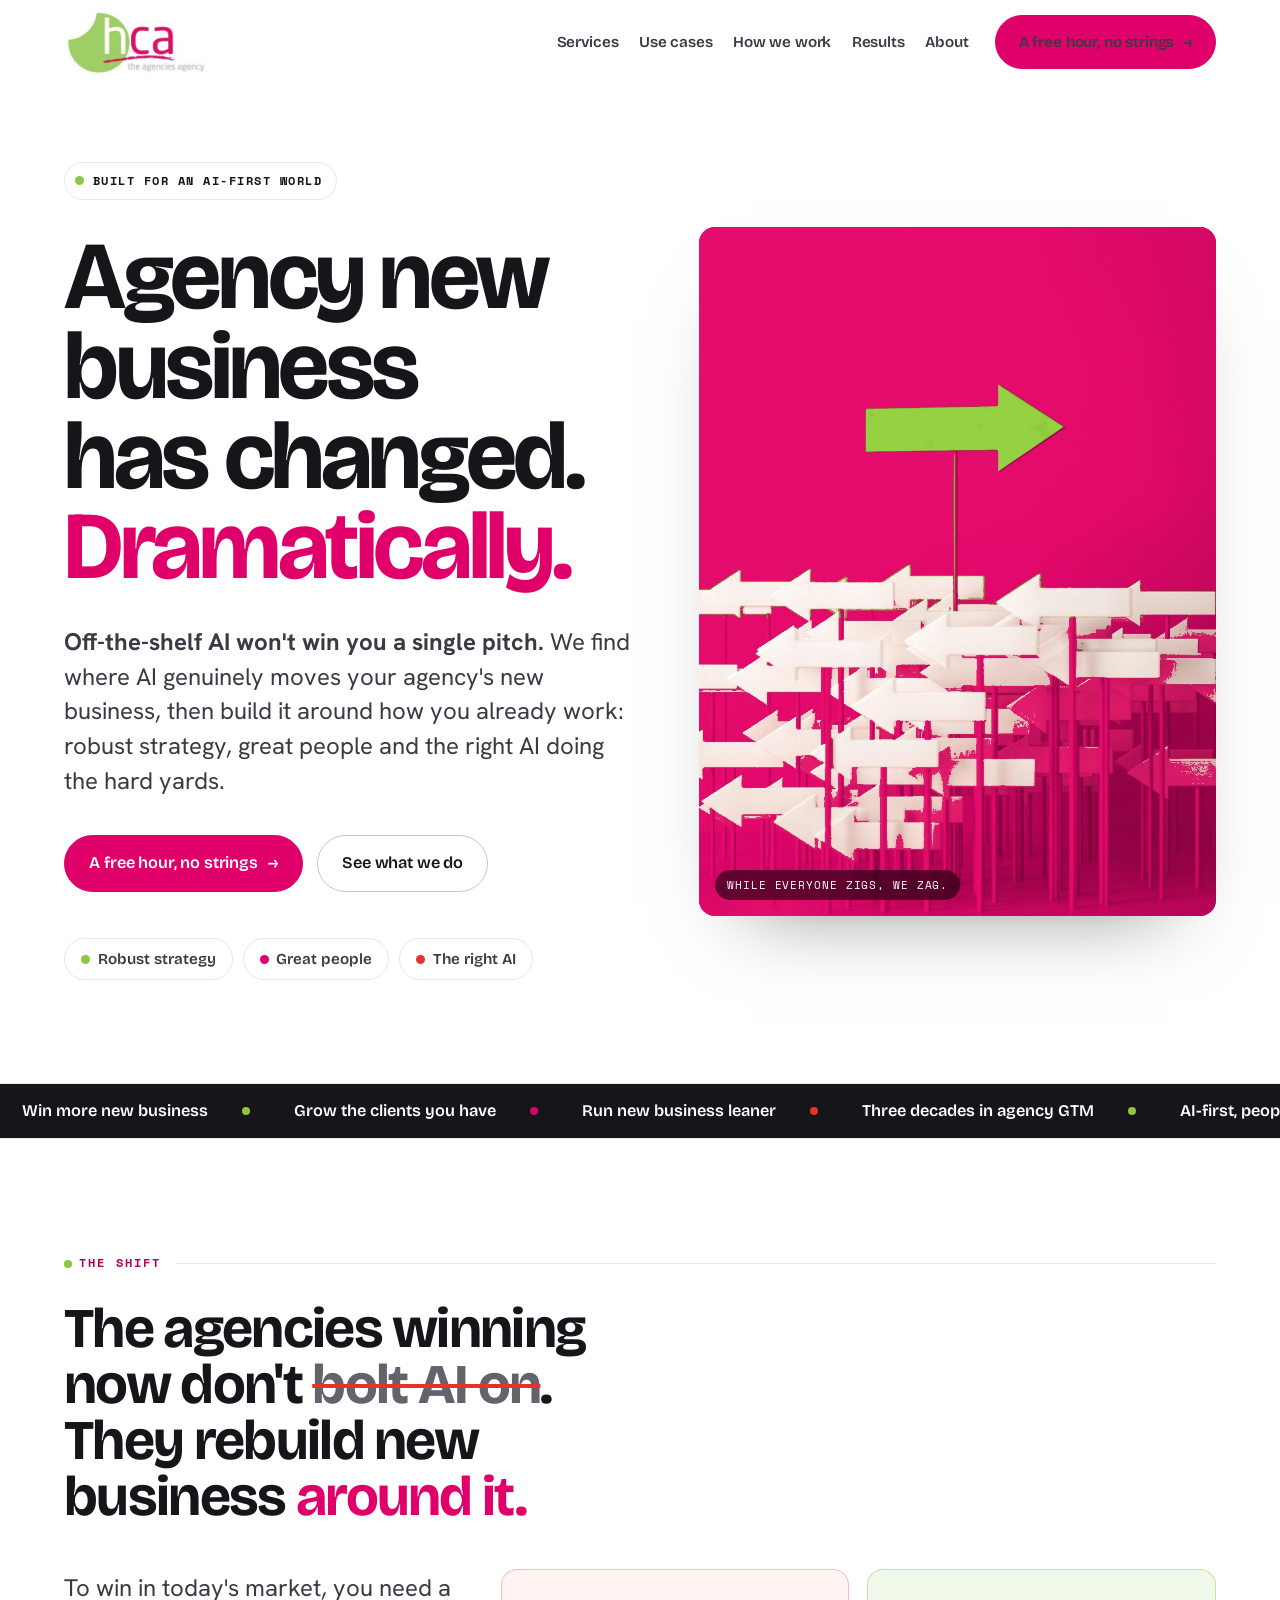
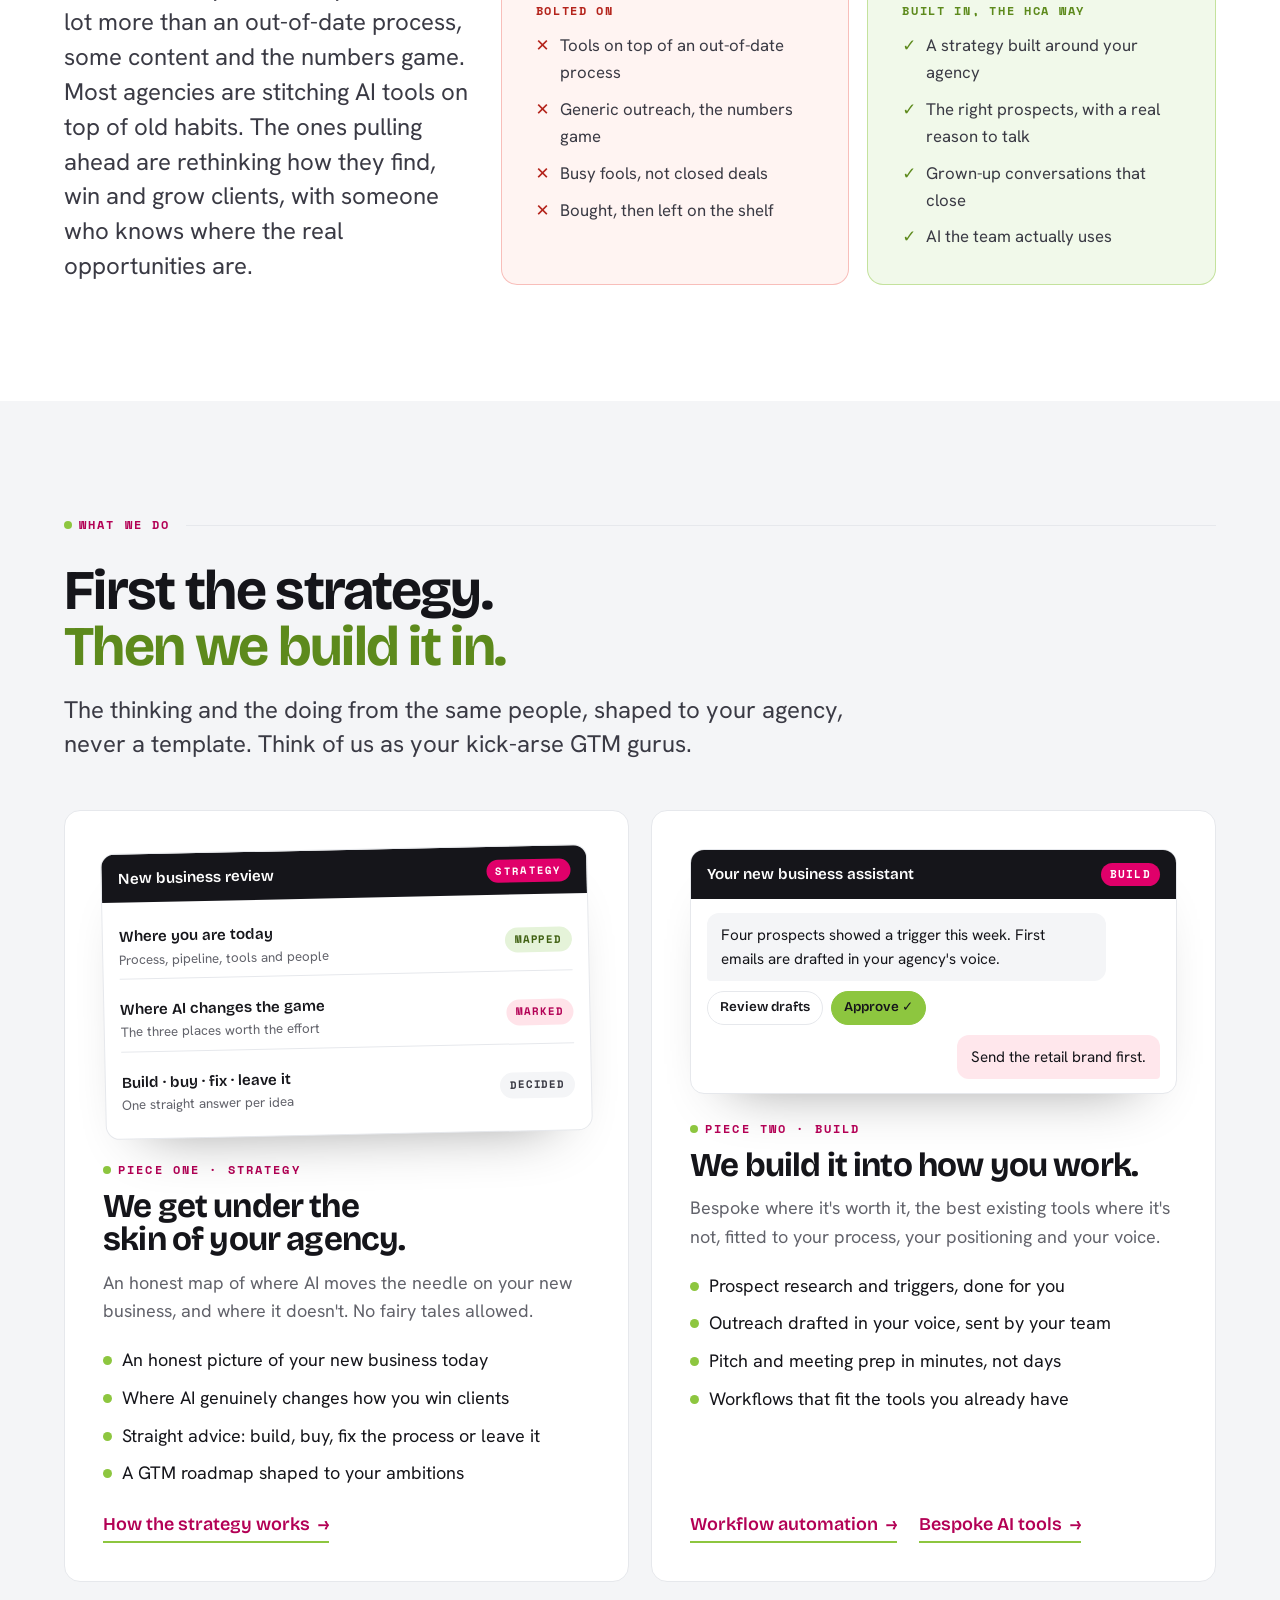
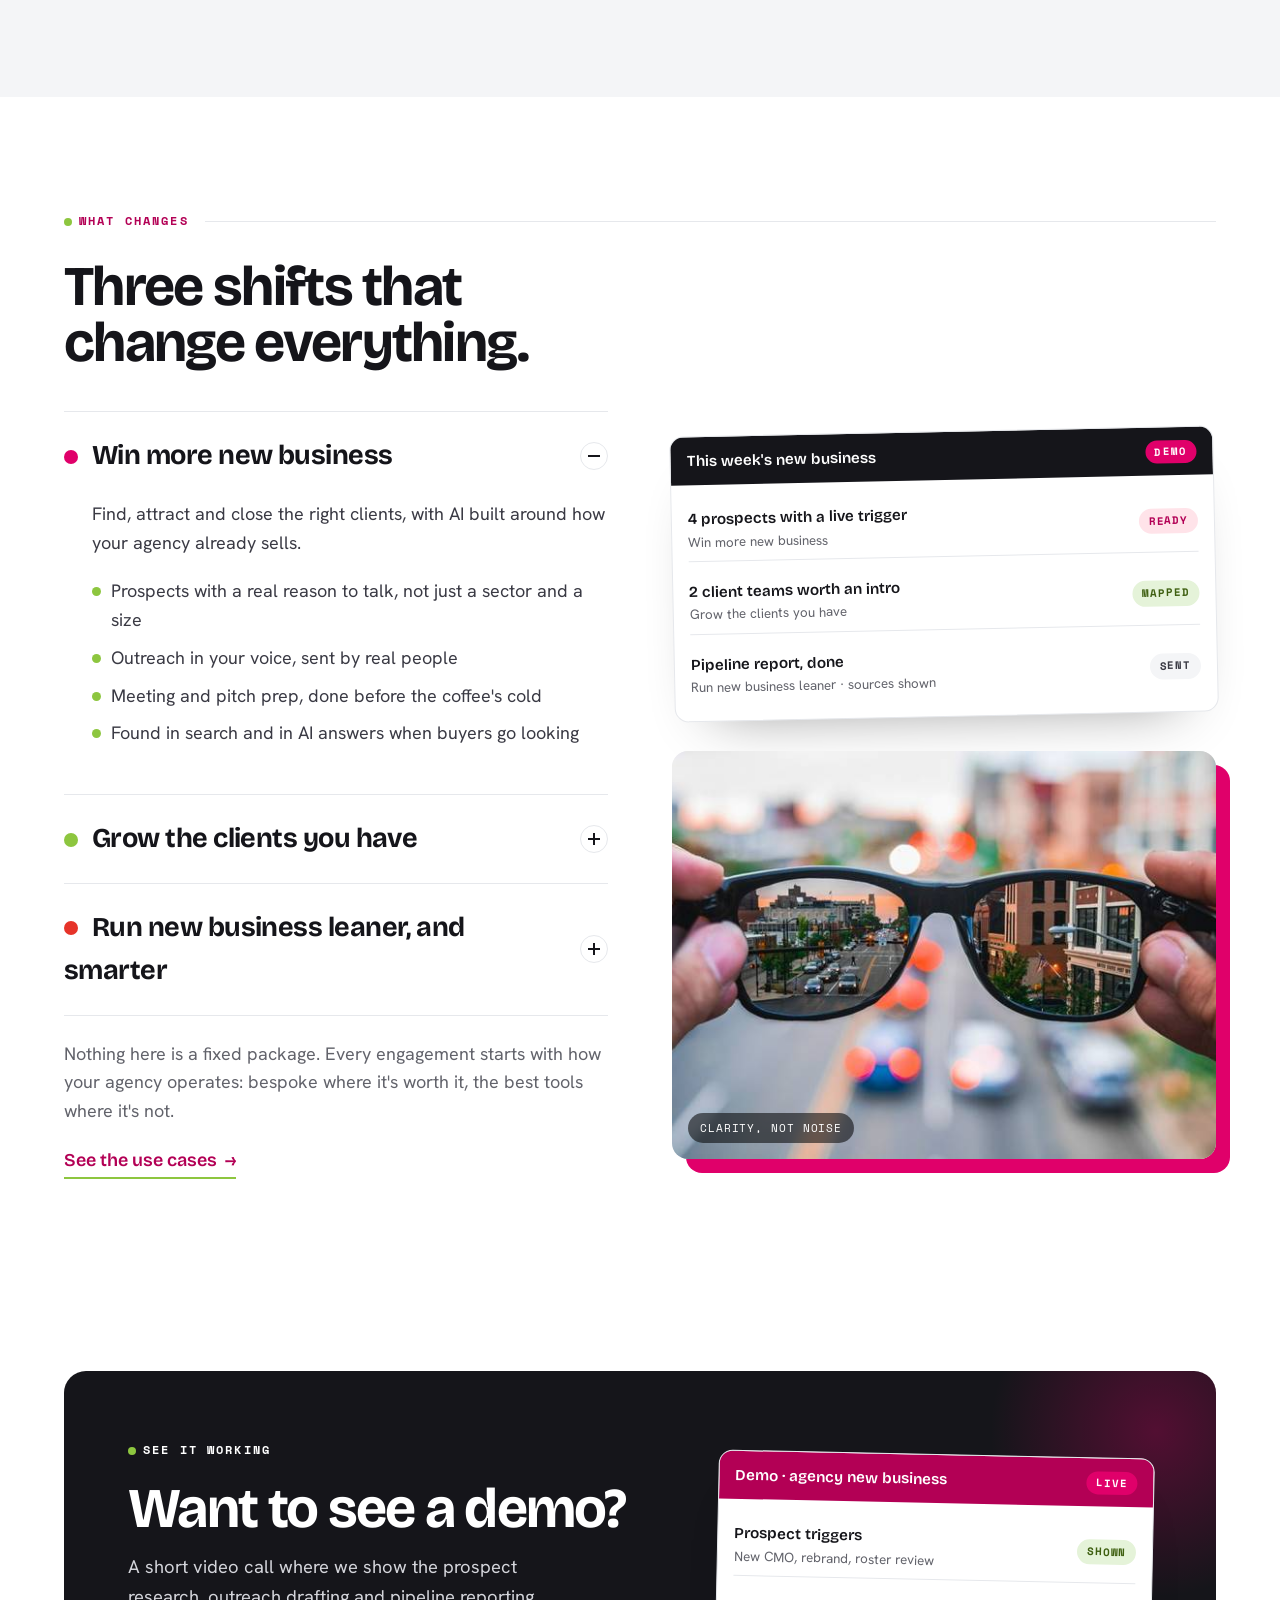
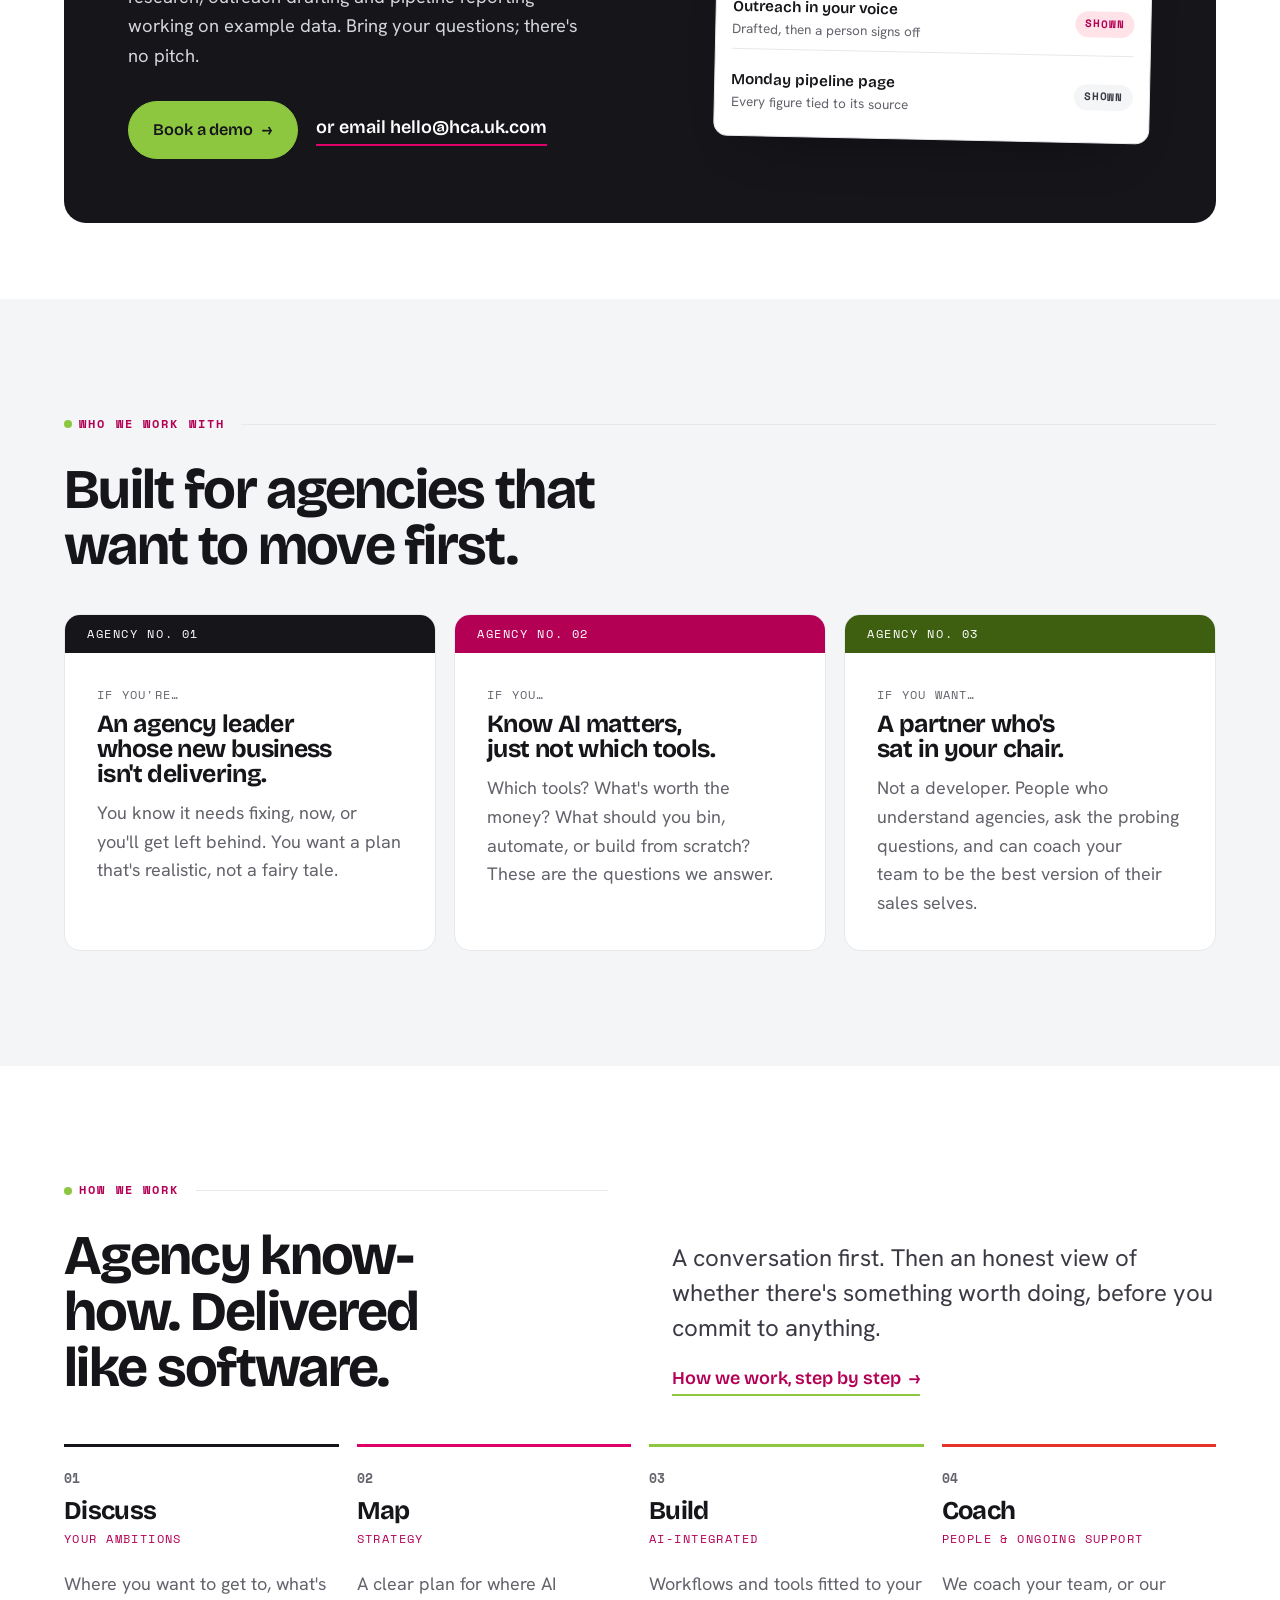
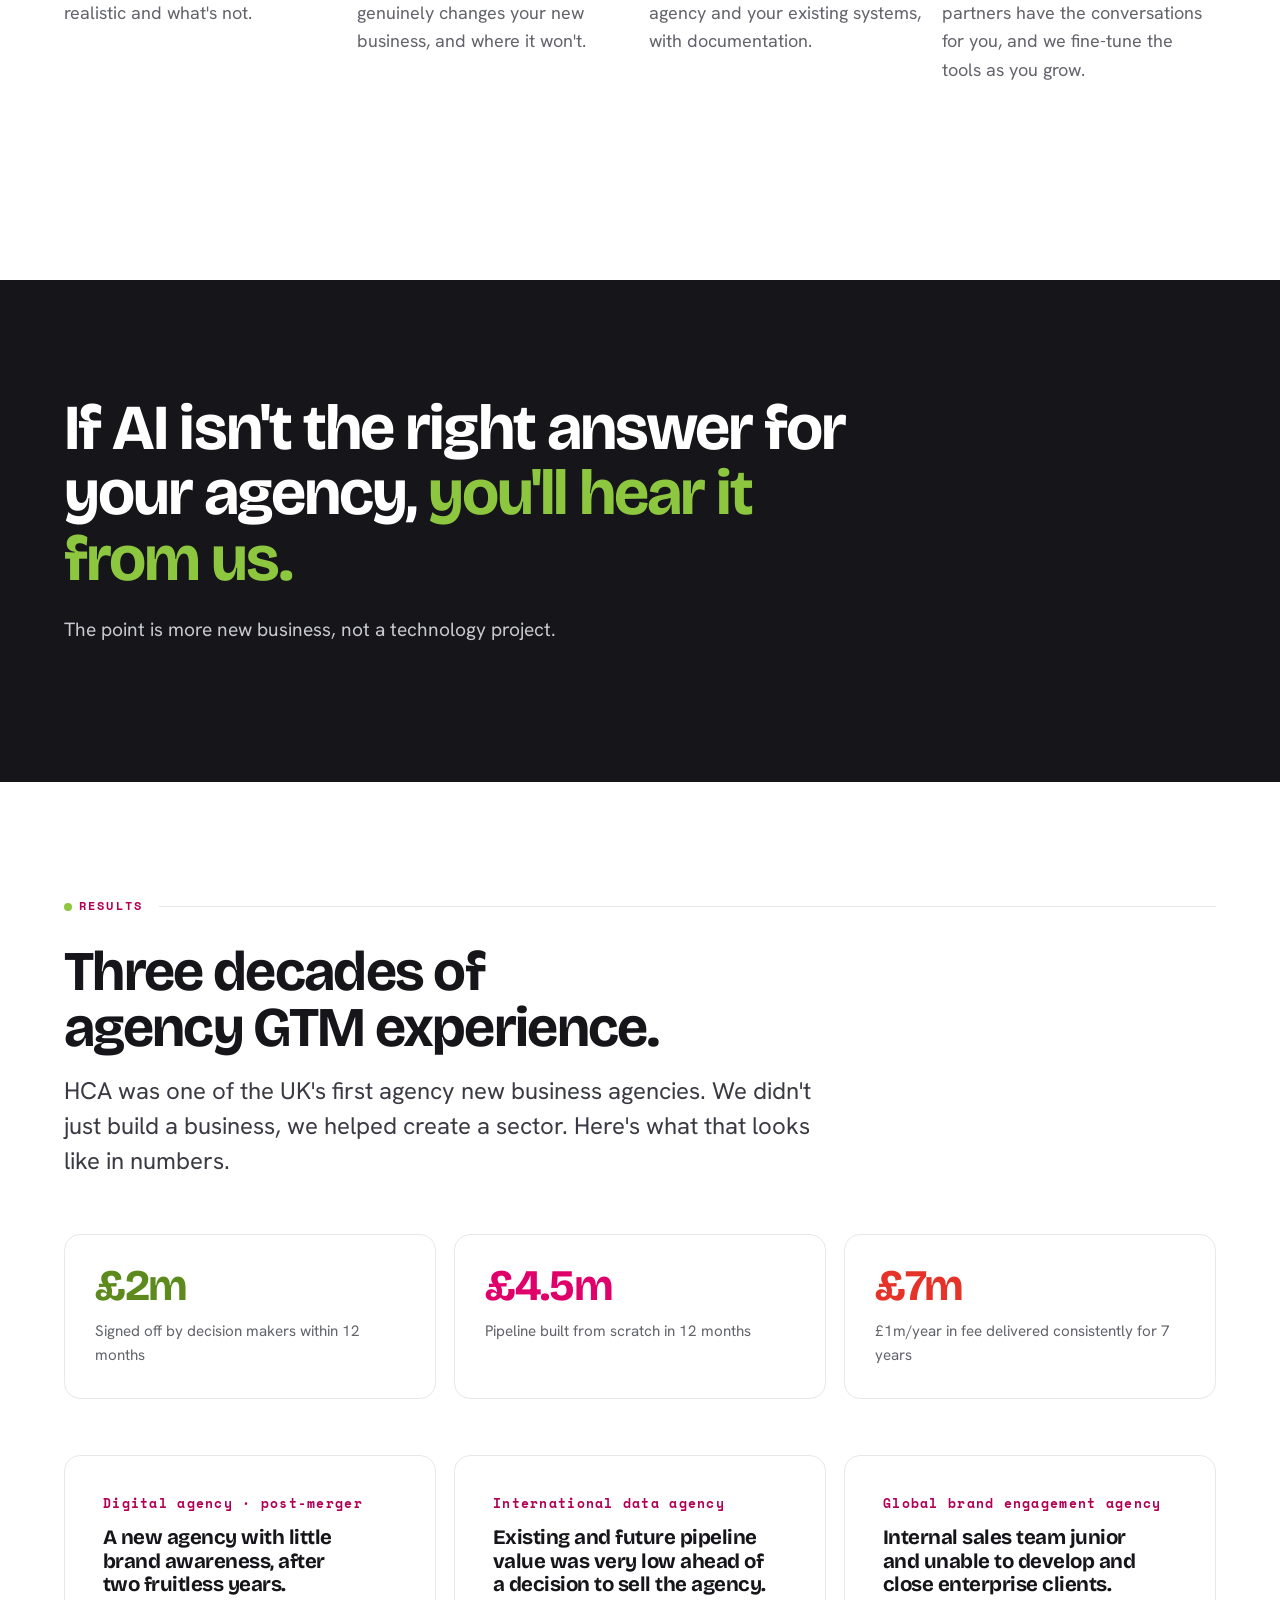
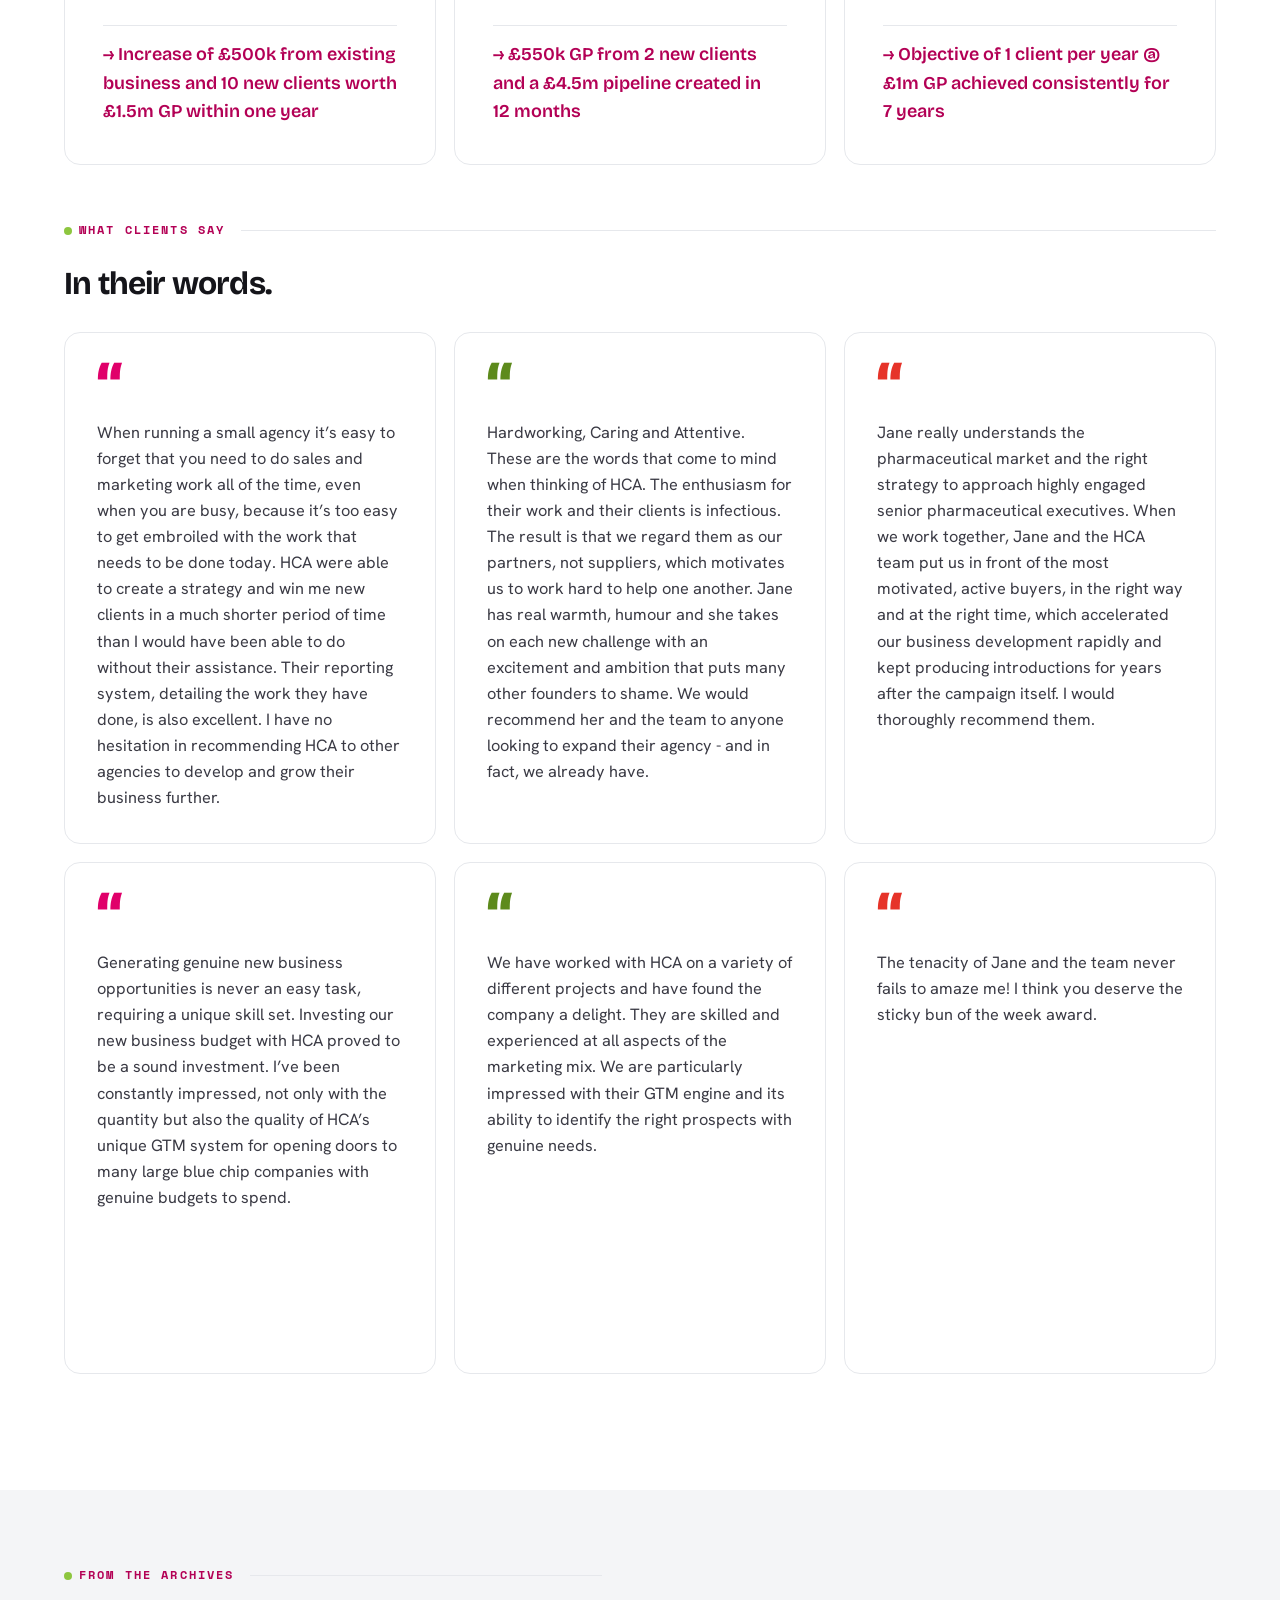
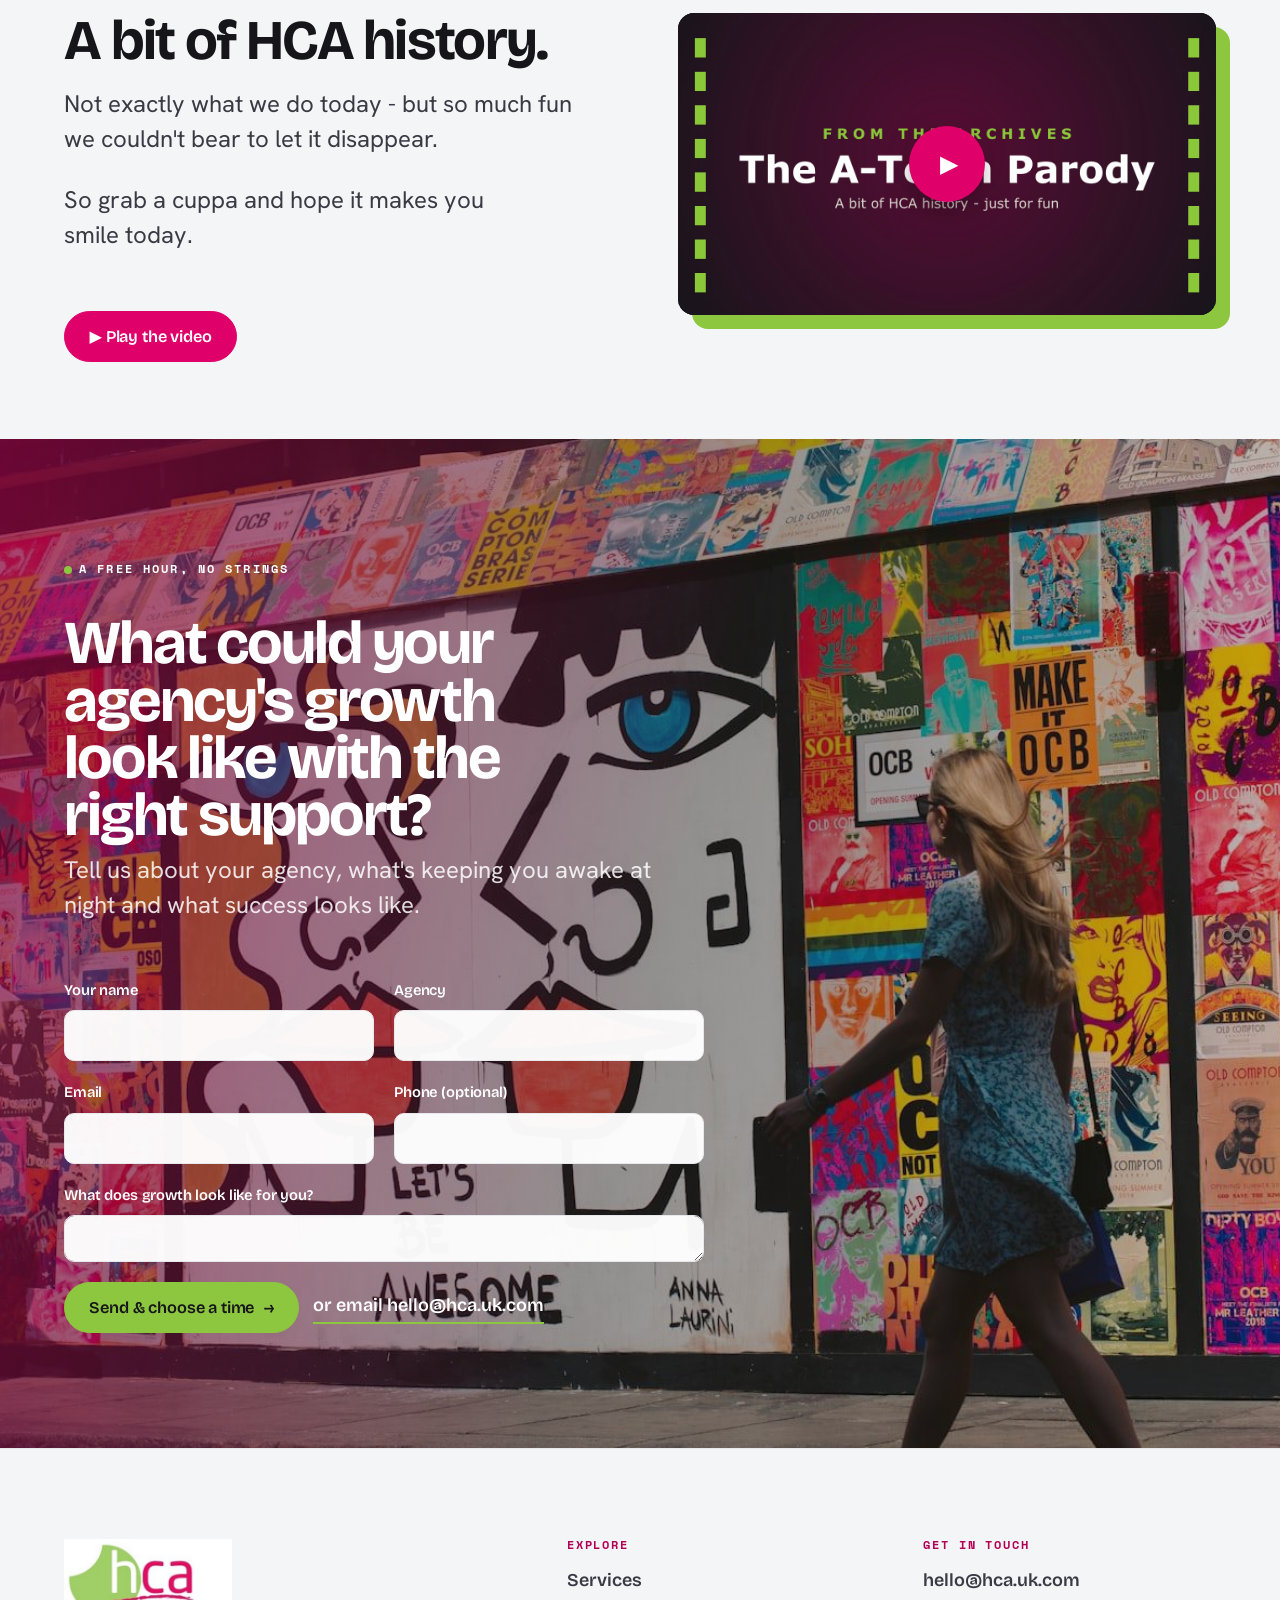
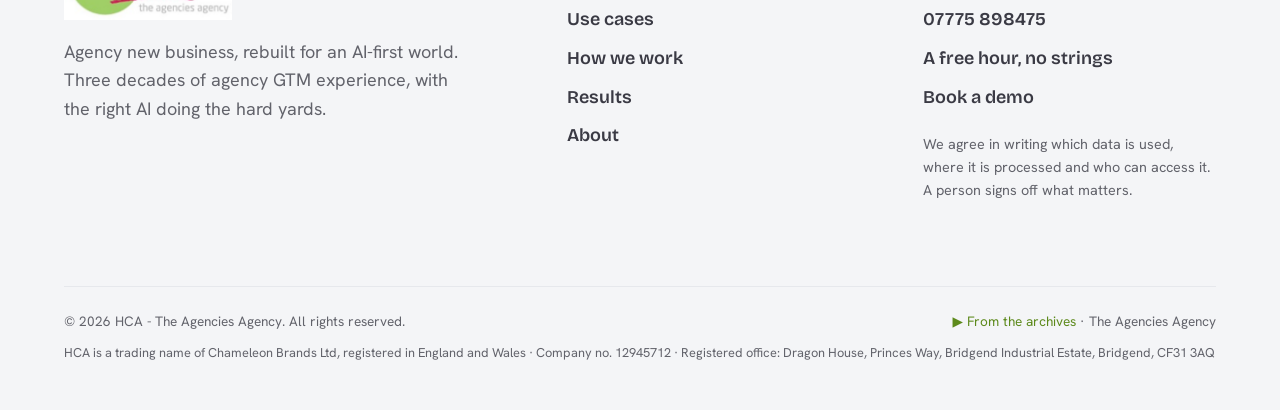
==== commit 8390a66b: "Replace site with the Vercel-ready HCA build Contents of 'HCA site - for GitHub and Vercel.zip': add" ====
--- a/index.html
+++ b/index.html
@@ -28,9 +28,8 @@
       <a href="services.html">Services</a>
       <a href="use-cases.html">Use cases</a>
       <a href="how-we-work.html">How we work</a>
-      <a href="index.html#results">Results</a>
+      <a href="results.html">Results</a>
       <a href="founder.html">About</a>
-      <a href="questions.html" class="nav-optional">Questions</a>
       <a class="btn btn--accent header-cta" href="index.html#contact">A free hour, no strings <span class="arrow" aria-hidden="true">→</span></a>
     </nav>
   </div>
@@ -222,7 +221,7 @@
       <div class="stop"><h3>Discuss</h3><p class="biz">Your ambitions</p><p>Where you want to get to, what's realistic and what's not.</p></div>
       <div class="stop"><h3>Map</h3><p class="biz">Strategy</p><p>A clear plan for where AI genuinely changes your new business, and where it won't.</p></div>
       <div class="stop"><h3>Build</h3><p class="biz">AI-integrated</p><p>Workflows and tools fitted to your agency and your existing systems, with documentation.</p></div>
-      <div class="stop"><h3>Coach</h3><p class="biz">People &amp; evolve</p><p>Optional. We coach your team, run the grown-up conversations, and refine as you grow.</p></div>
+      <div class="stop"><h3>Coach</h3><p class="biz">People &amp; ongoing support</p><p>We coach your team, or our partners have the conversations for you, and we fine-tune the tools as you grow.</p></div>
     </div>
   </div>
 </section>
@@ -309,8 +308,7 @@
       <h2 class="display mt-m" style="font-size:clamp(2rem,5.5vw,3.8rem);">What could your agency's growth look like with the right support?</h2>
       <p class="lead">Tell us about your agency, what's keeping you awake at night and what success looks like.</p>
     </div>
-    <form class="form mt-l" id="enquiryForm" name="contact" method="POST" data-netlify="true" netlify-honeypot="bot-field" action="/thanks.html" style="max-width:640px;">
-      <input type="hidden" name="form-name" value="contact"/>
+    <form class="form mt-l" id="enquiryForm" name="contact" method="POST" action="/api/contact" style="max-width:640px;">
       <input type="hidden" name="source" value="HCA"/>
       <p style="display:none;"><label>Don't fill this in: <input name="bot-field"/></label></p>
       <div class="form-row">
@@ -347,9 +345,8 @@
           <li><a href="services.html">Services</a></li>
           <li><a href="use-cases.html">Use cases</a></li>
           <li><a href="how-we-work.html">How we work</a></li>
-          <li><a href="index.html#results">Results</a></li>
+          <li><a href="results.html">Results</a></li>
           <li><a href="founder.html">About</a></li>
-          <li><a href="questions.html">Practical questions</a></li>
         </ul>
       </div>
       <div class="footer-col">
@@ -360,7 +357,7 @@
           <li><a href="index.html#contact">A free hour, no strings</a></li>
           <li><a href="https://calendar.app.google/o5nmfhy7BQVpwPdS7?source=HCA-demo" target="_blank" rel="noopener">Book a demo<span class="sr"> (opens in a new tab)</span></a></li>
         </ul>
-        <p class="fineprint" style="margin-top:22px;">We agree in writing which data is used, where it is processed and who can access it. A person signs off what matters. <a href="questions.html#q3">How we handle your data</a></p>
+        <p class="fineprint" style="margin-top:22px;">We agree in writing which data is used, where it is processed and who can access it. A person signs off what matters.</p>
       </div>
     </div>
     <div class="footer-bottom">
@@ -440,9 +437,9 @@
   var bookingHref=BOOKING+(BOOKING.indexOf('?')>=0?'&':'?')+'source=HCA';
   form.addEventListener('submit', function(e){
     e.preventDefault();
-    var data=new URLSearchParams(new FormData(form));
+    var data=Object.fromEntries(new FormData(form));
     var goToBooking=function(){ window.open(bookingHref,'_blank','noopener'); };
-    fetch('/', { method:'POST', headers:{'Content-Type':'application/x-www-form-urlencoded'}, body:data.toString() })
+    fetch('/api/contact', { method:'POST', headers:{'Content-Type':'application/json'}, body:JSON.stringify(data) })
       .then(function(r){ if(!r.ok) throw new Error('bad status'); form.reset(); goToBooking(); })
       .catch(function(){
         var v=function(n){ return (form.elements[n] && form.elements[n].value || '').trim(); };
--- a/assets/styles.css
+++ b/assets/styles.css
@@ -131,7 +131,7 @@
 .header-cta { margin-left: 6px; }
 .nav-toggle { display: none; }
 
-@media (max-width: 940px) {
+@media (max-width: 1120px) {
   .header-cta { display: none; }
   .nav-toggle { display: inline-flex; flex-direction: column; gap: 5px; background: none; border: 0; cursor: pointer; padding: 8px; }
   .nav-toggle span { width: 26px; height: 2px; background: var(--ink); transition: .25s; }
--- a/assets/hca-ai.css
+++ b/assets/hca-ai.css
@@ -9,7 +9,7 @@
 /* Nav: tighter to fit more items */
 .nav { gap: clamp(12px, 1.6vw, 24px); }
 .nav a { font-size: 0.95rem; }
-@media (max-width: 1120px) and (min-width: 941px) { .nav a.nav-optional { display: none; } }
+/* Below 1120px the full menu (including Questions) moves into the menu button */
 
 /* Highlight words */
 .hl-c { color: var(--cerise); }
@@ -114,6 +114,12 @@
 .stop p { color: var(--muted); }
 .stop .out { color: var(--ink-soft); font-size: .95rem; }
 .stop .dec { font-family: var(--display); font-weight: 600; font-size: .95rem; color: var(--ink); }
+/* Line up each part of the stops (title, label, description, 'You leave with', 'Decision') across the columns at every width */
+.rail { row-gap: 40px; }
+@supports (grid-template-rows: subgrid) {
+  .stop { display: grid; grid-row: span 6; grid-template-rows: subgrid; row-gap: 0; align-content: start; }
+  .stop .out { align-self: start; }
+}
 
 /* ---------- Promise ---------- */
 .promise { background: var(--ink); color: #fff; }
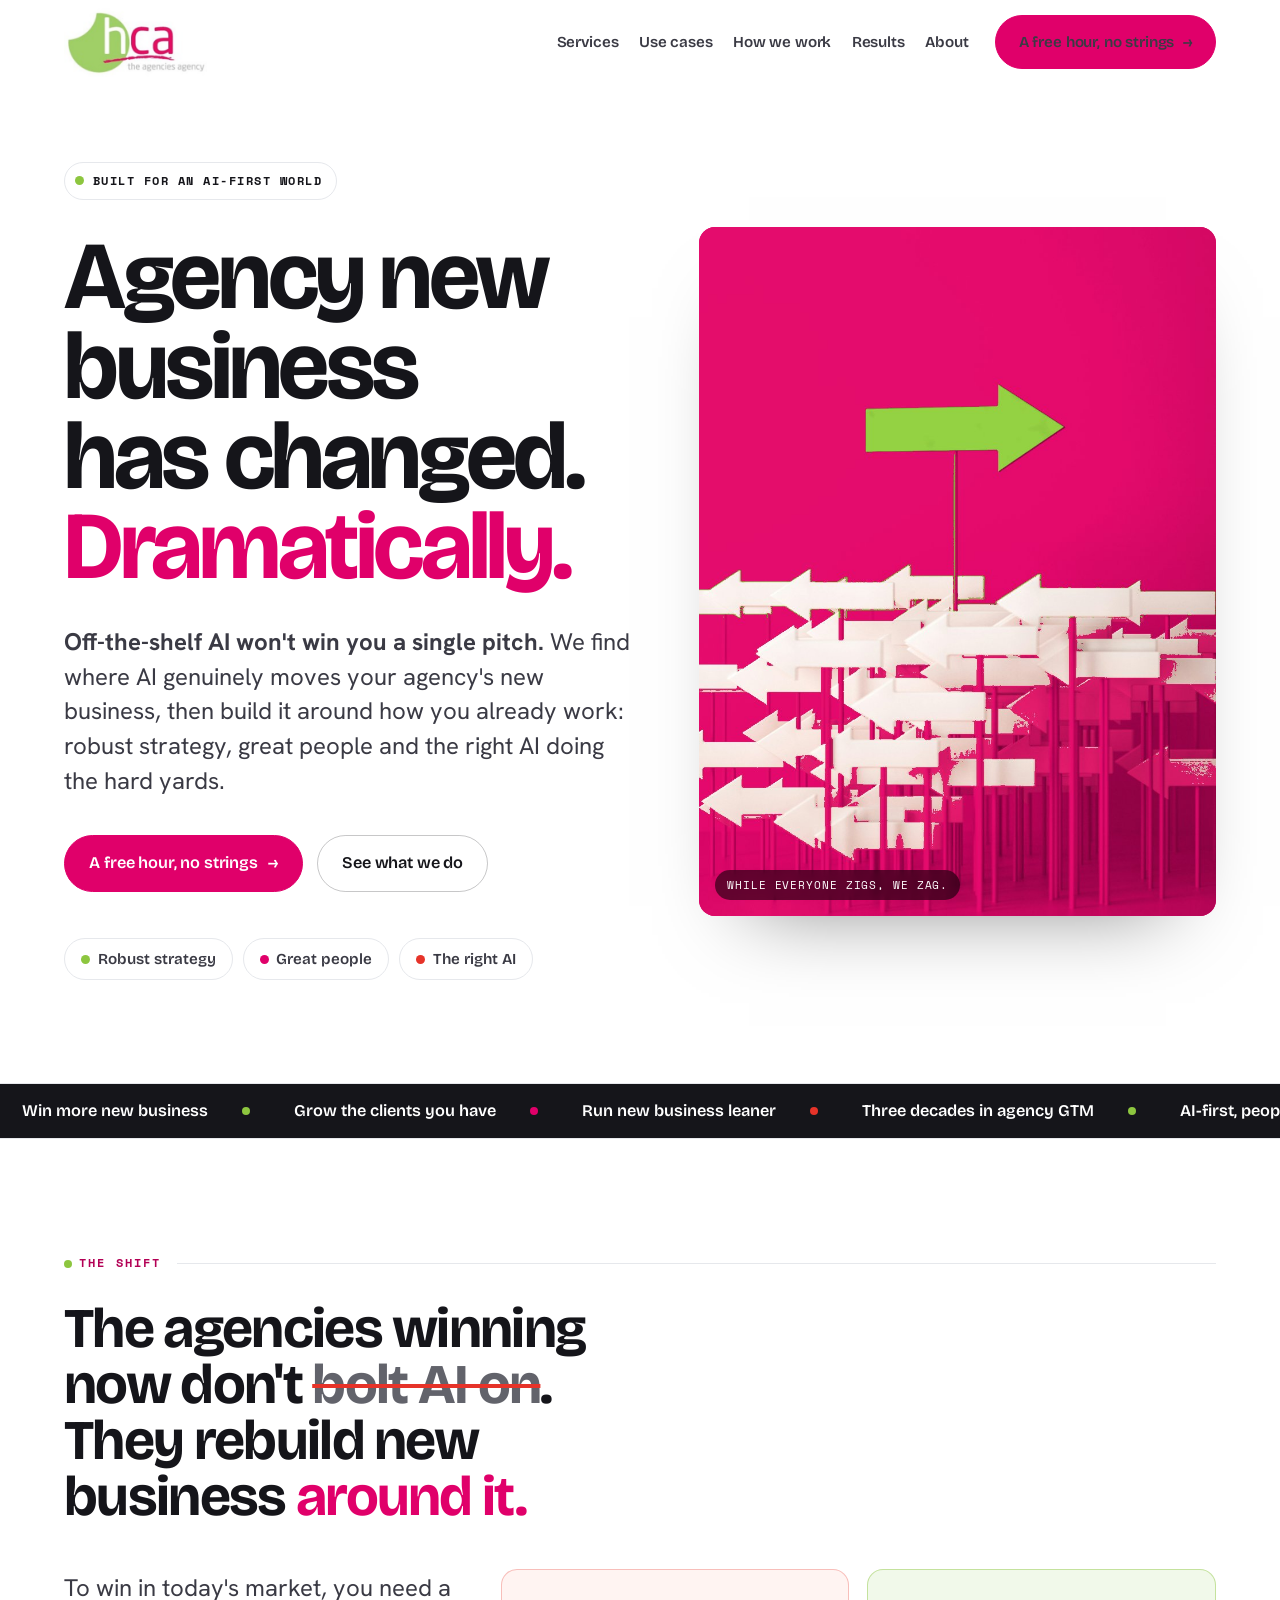
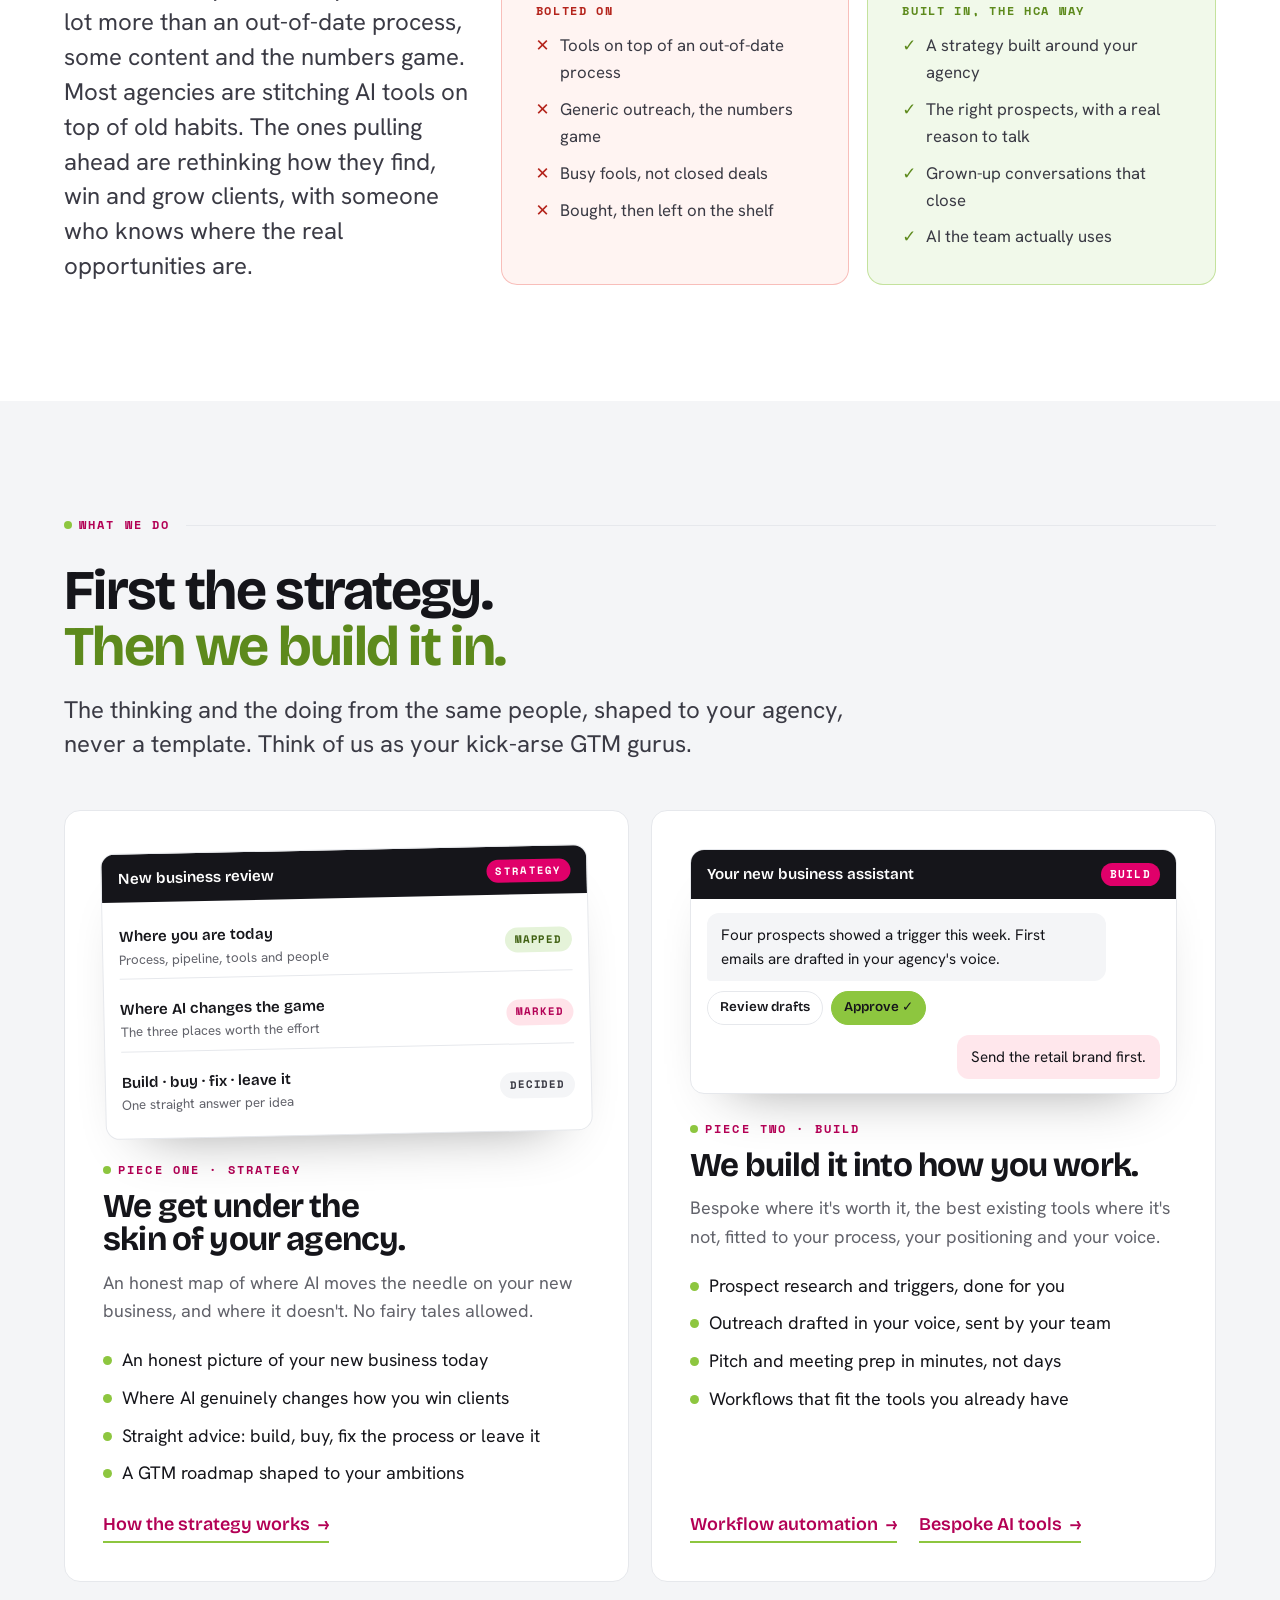
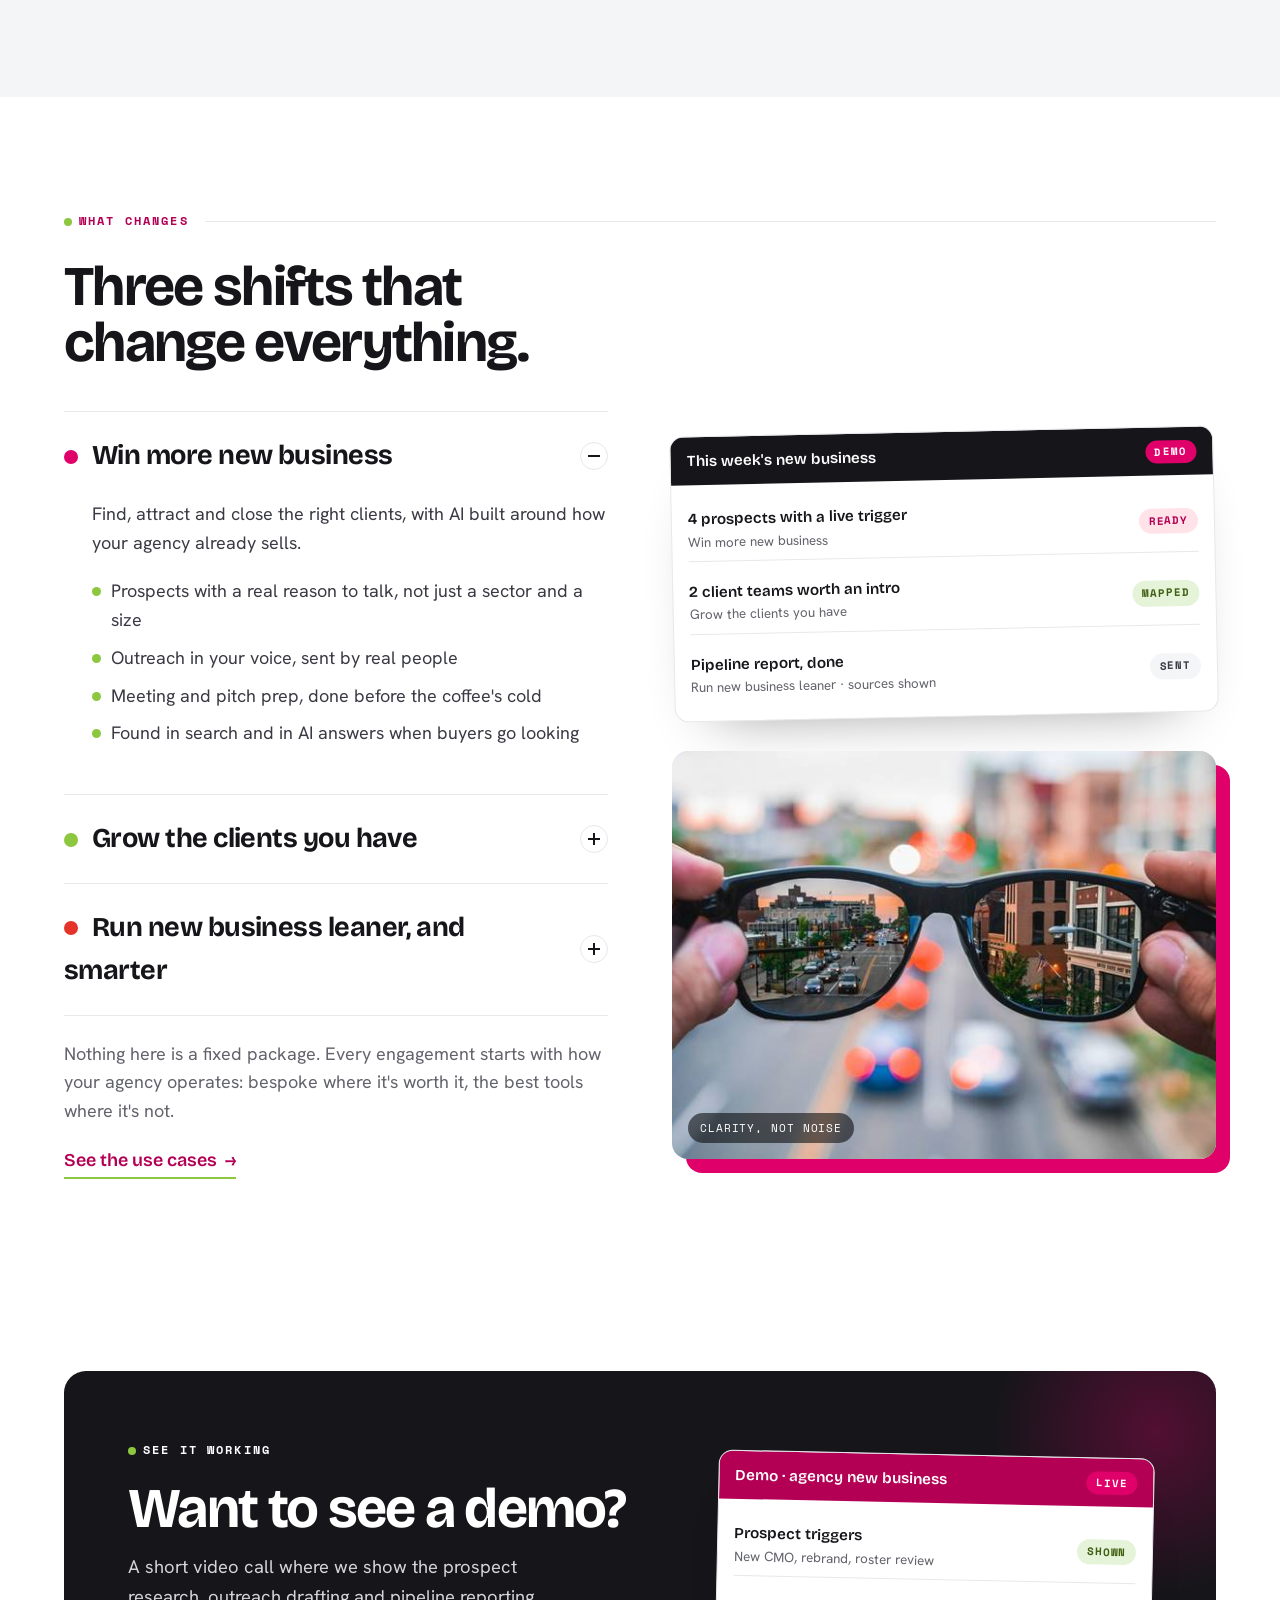
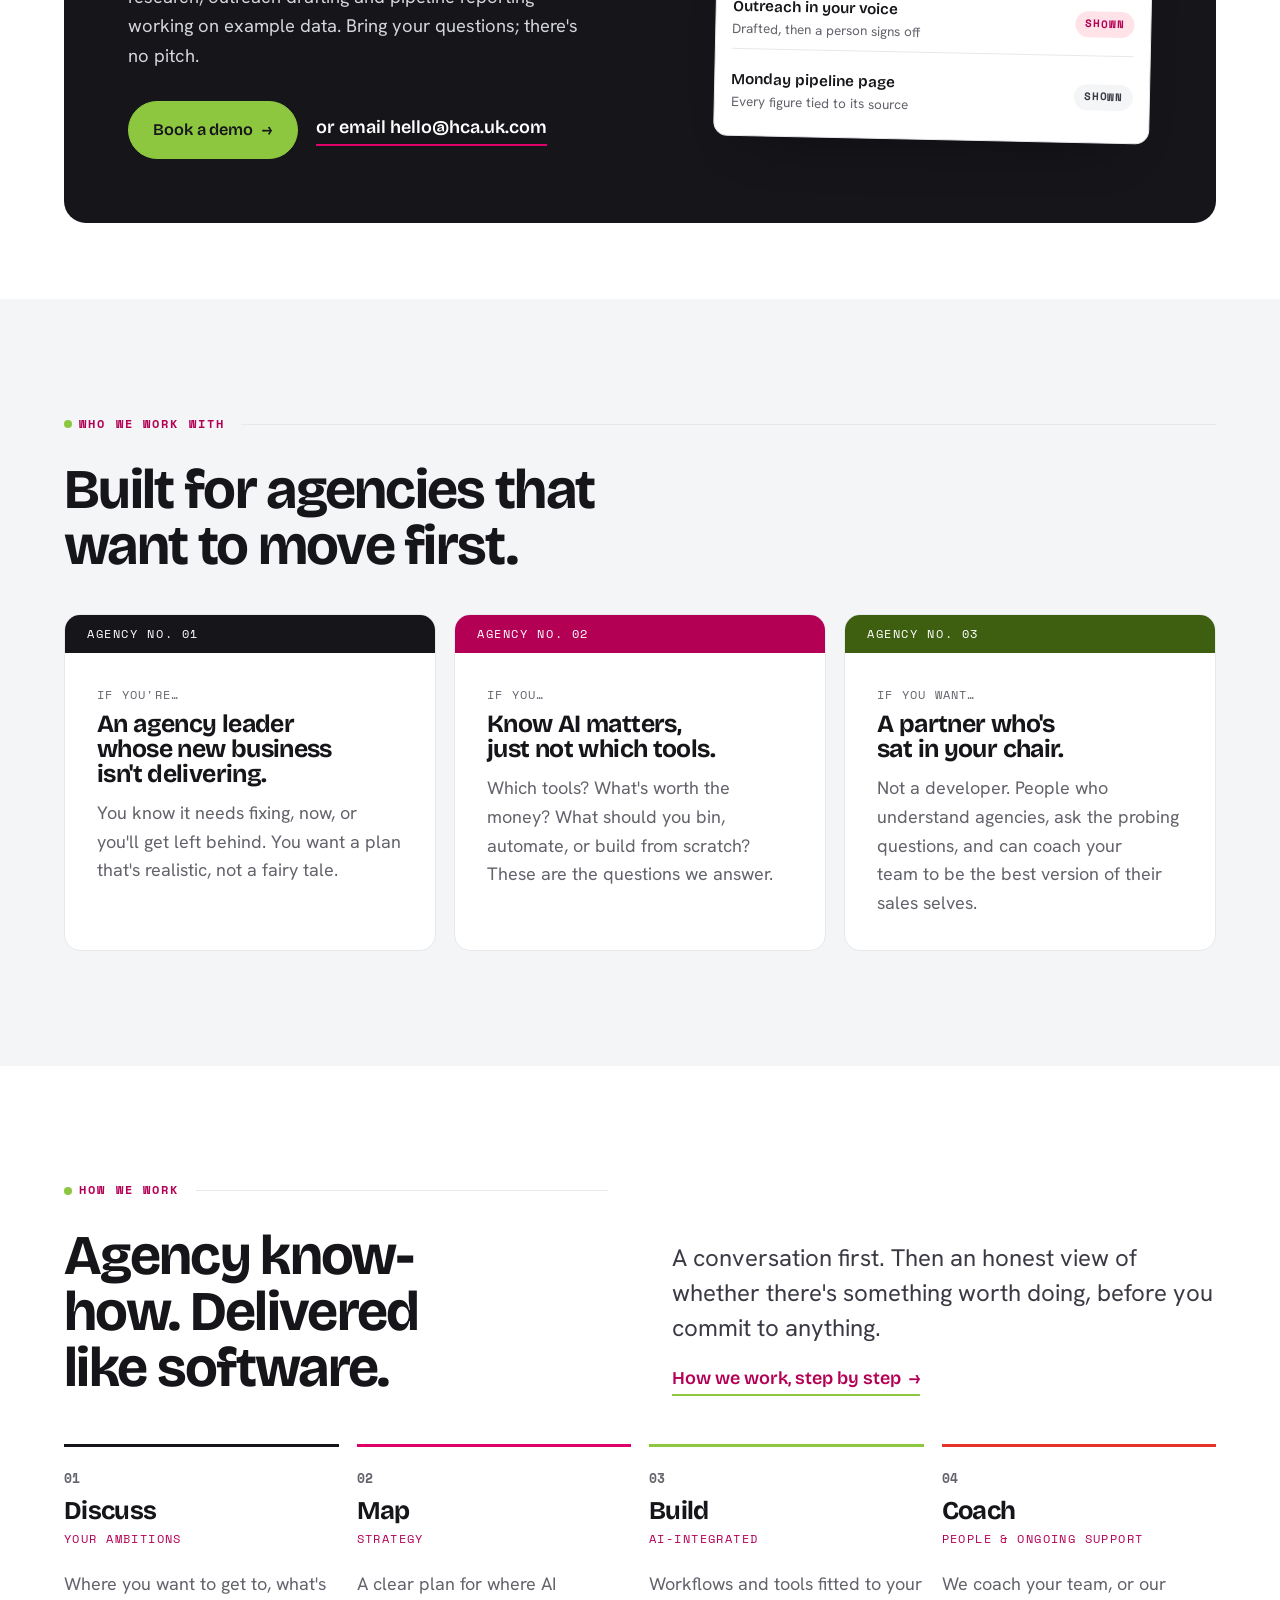
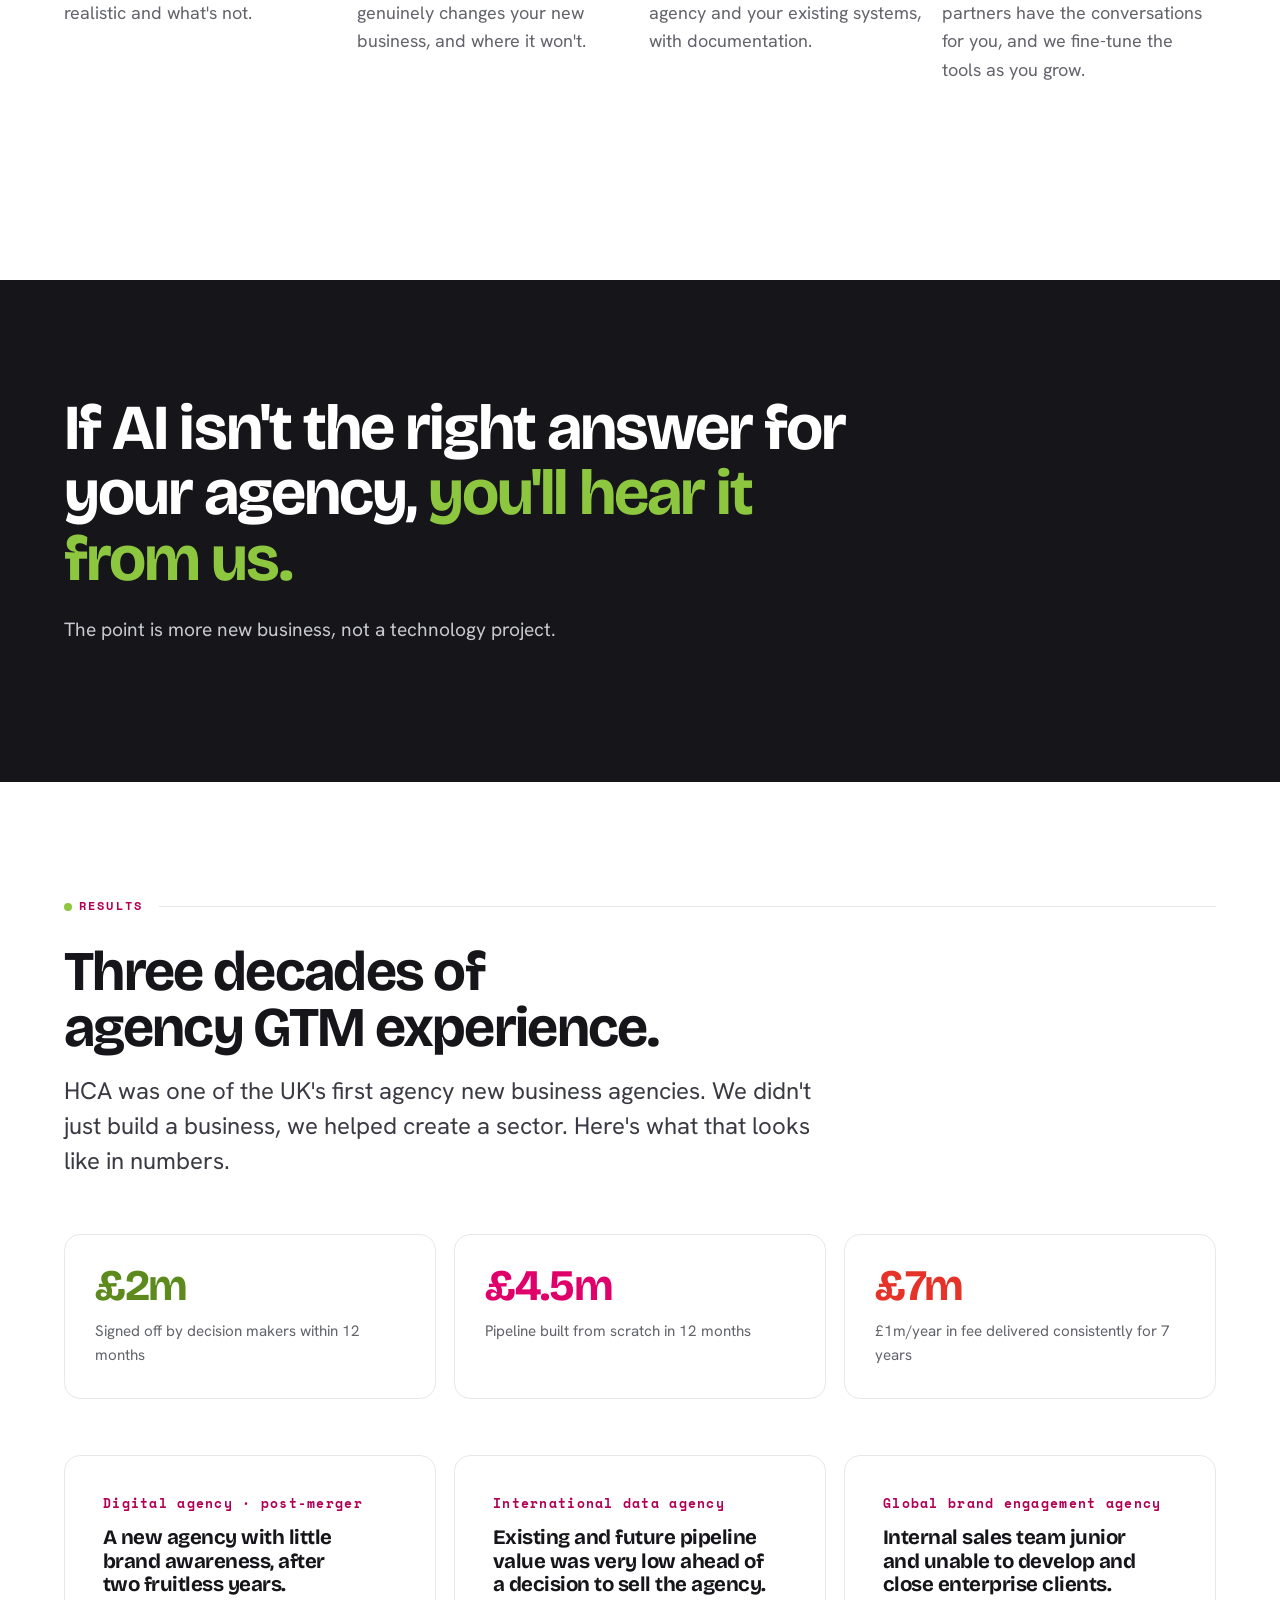
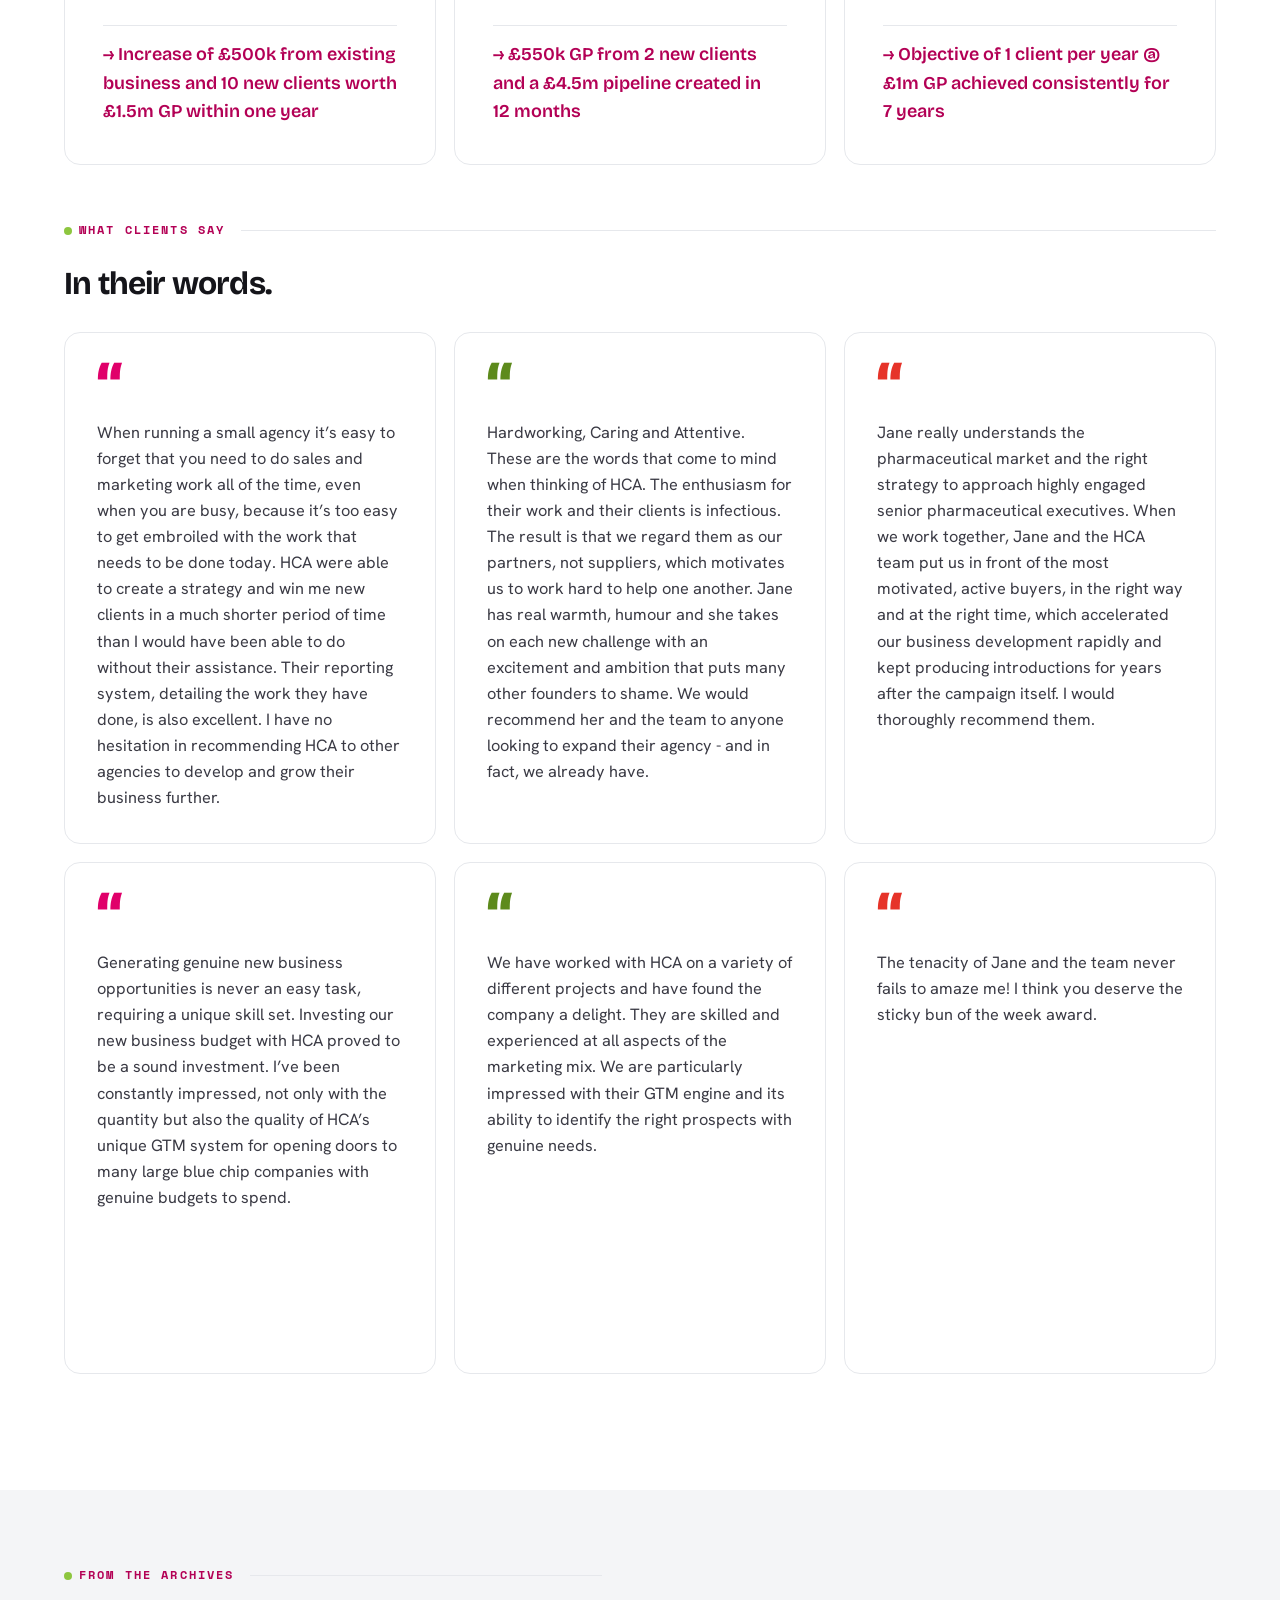
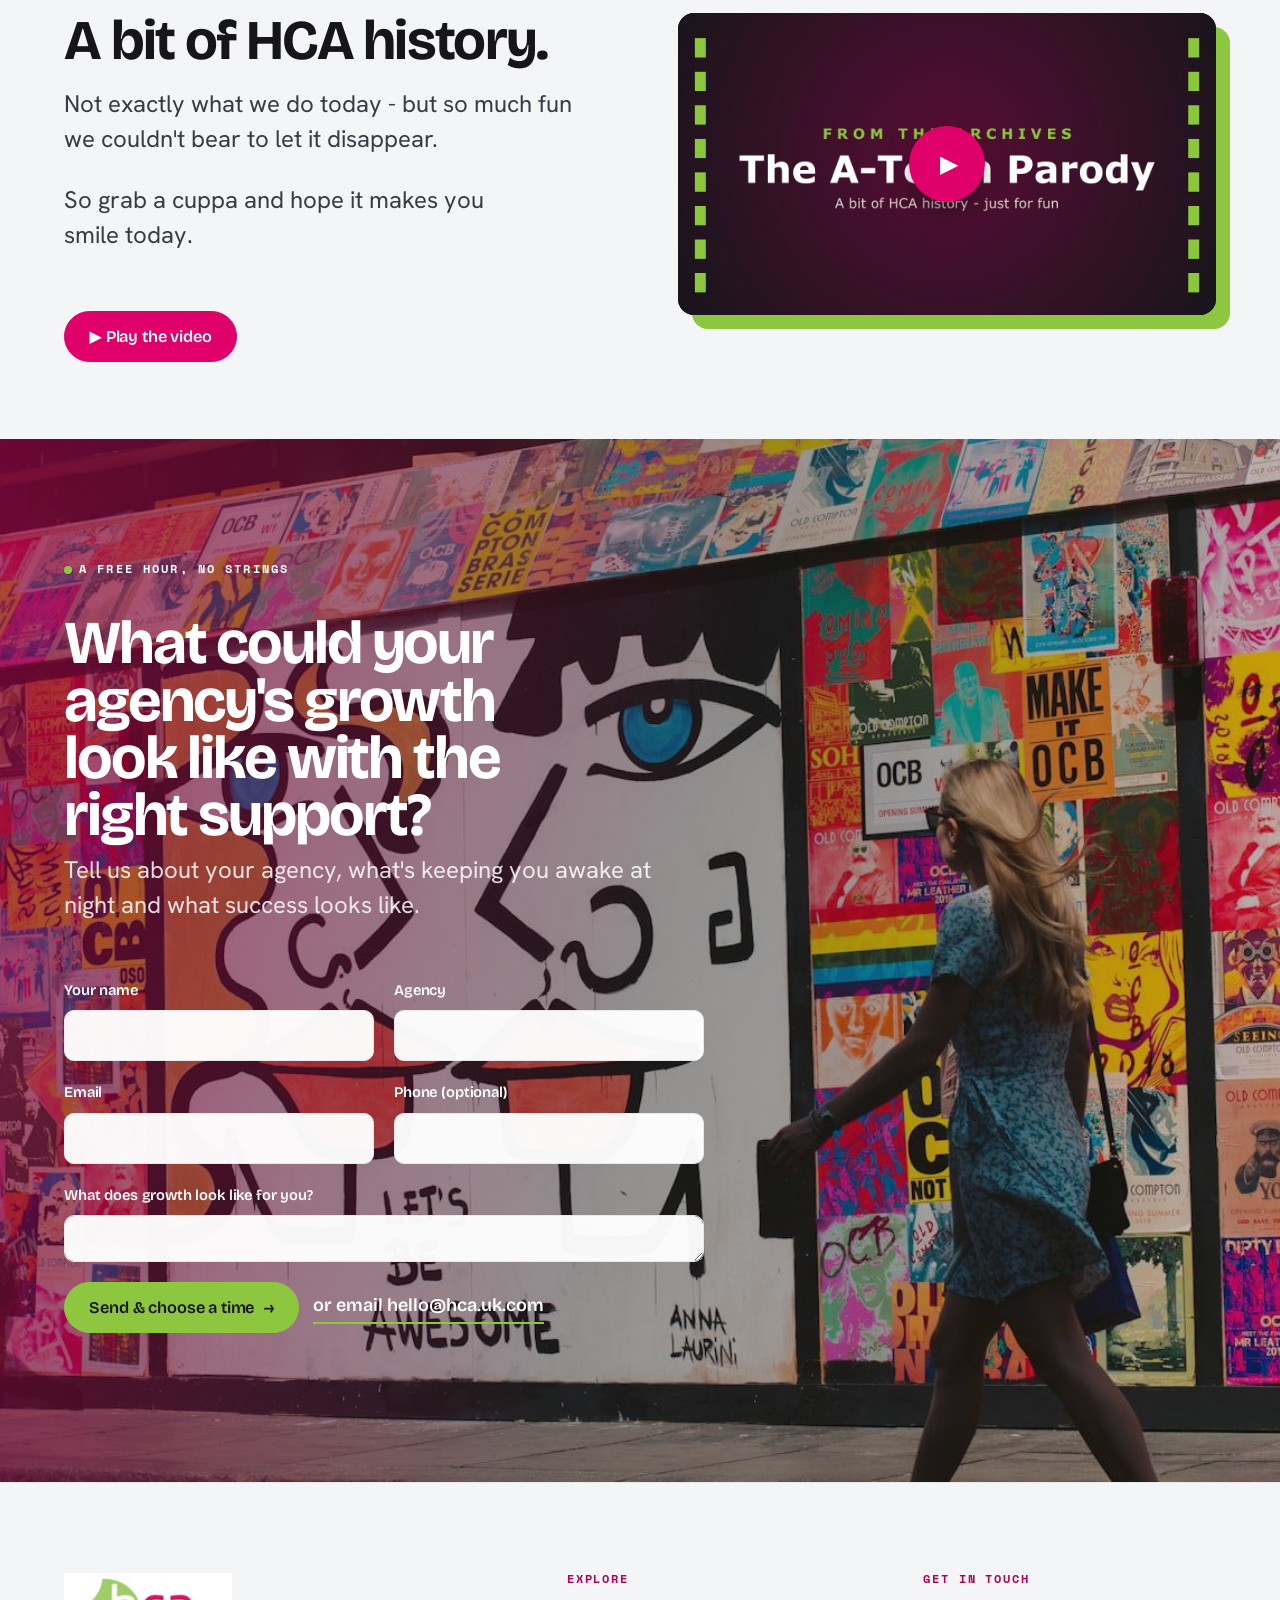
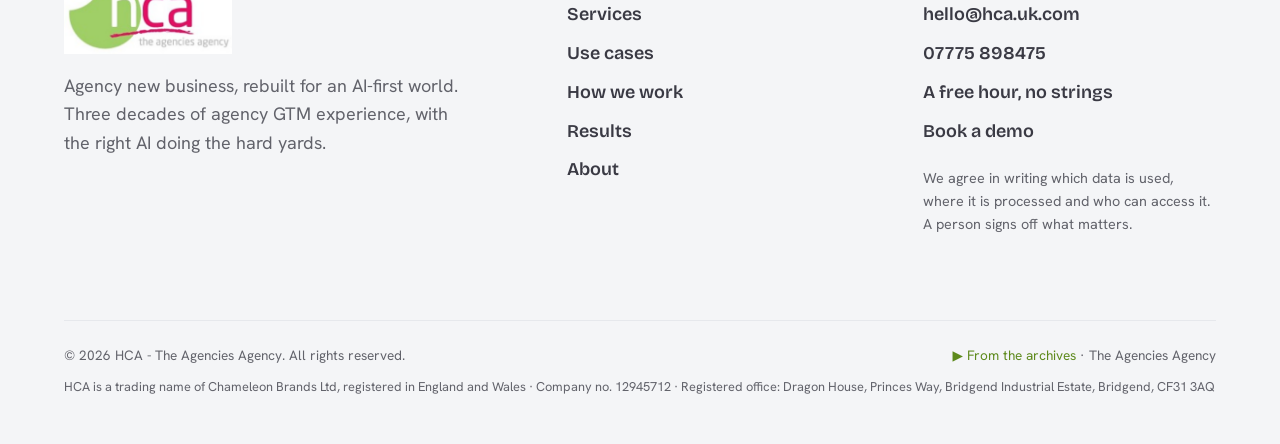
==== commit 92671e83: "Send HCA enquiries to HubSpot; fix Jane's LinkedIn link - Contact form posts to the shared HubSpot '" ====
--- a/index.html
+++ b/index.html
@@ -308,8 +308,7 @@
       <h2 class="display mt-m" style="font-size:clamp(2rem,5.5vw,3.8rem);">What could your agency's growth look like with the right support?</h2>
       <p class="lead">Tell us about your agency, what's keeping you awake at night and what success looks like.</p>
     </div>
-    <form class="form mt-l" id="enquiryForm" name="contact" method="POST" action="/api/contact" style="max-width:640px;">
-      <input type="hidden" name="source" value="HCA"/>
+    <form class="form mt-l" id="enquiryForm" name="contact" method="POST" action="/thanks" style="max-width:640px;" novalidate>
       <p style="display:none;"><label>Don't fill this in: <input name="bot-field"/></label></p>
       <div class="form-row">
         <div class="field"><label for="name">Your name</label><input id="name" name="name" type="text" required/></div>
@@ -324,6 +323,7 @@
         <button class="btn btn--green" type="submit">Send &amp; choose a time <span class="arrow">→</span></button>
         <a class="textlink" href="mailto:hello@hca.uk.com" style="color:#fff; border-color:var(--green);">or email hello@hca.uk.com</a>
       </div>
+      <p class="form-status" id="formStatus" role="status" aria-live="polite" style="margin:14px 0 0; color:#fff; font-weight:600;"></p>
     </form>
   </div>
 </section>
@@ -393,7 +393,6 @@
   </div>
 </div>
 
-<script>document.getElementById("year").textContent = new Date().getFullYear();</script>
 <script>
 (function(){
   var modal=document.getElementById('videoModal');
@@ -433,21 +432,37 @@
 (function(){
   var form=document.getElementById('enquiryForm');
   if(!form) return;
-  var BOOKING='https://calendar.app.google/o5nmfhy7BQVpwPdS7';
-  var bookingHref=BOOKING+(BOOKING.indexOf('?')>=0?'&':'?')+'source=HCA';
+  // HubSpot "Website enquiry" form (shared by all Chameleon Brands sites); enquiry_brand marks it as HCA.
+  var PORTAL='149559148', FORM_ID='7f54c12e-0cf7-4caf-b25c-6c6dab495e3f';
+  var ENDPOINTS=['https://api.hsforms.com','https://api-eu1.hsforms.com'];
+  var BOOKING='https://calendar.app.google/o5nmfhy7BQVpwPdS7?source=HCA';
+  var status=document.getElementById('formStatus');
+  var v=function(n){ return (form.elements[n] && form.elements[n].value || '').trim(); };
+  var cookie=function(n){ var m=document.cookie.match('(?:^|; )'+n+'=([^;]*)'); return m?decodeURIComponent(m[1]):undefined; };
+  function send(i, payload){
+    return fetch(ENDPOINTS[i]+'/submissions/v3/integration/submit/'+PORTAL+'/'+FORM_ID,{method:'POST',headers:{'Content-Type':'application/json'},body:JSON.stringify(payload)})
+      .then(function(r){ if(r.ok) return r; if(i+1<ENDPOINTS.length) return send(i+1,payload); throw new Error('status '+r.status); },
+            function(err){ if(i+1<ENDPOINTS.length) return send(i+1,payload); throw err; });
+  }
   form.addEventListener('submit', function(e){
     e.preventDefault();
-    var data=Object.fromEntries(new FormData(form));
-    var goToBooking=function(){ window.open(bookingHref,'_blank','noopener'); };
-    fetch('/api/contact', { method:'POST', headers:{'Content-Type':'application/json'}, body:JSON.stringify(data) })
-      .then(function(r){ if(!r.ok) throw new Error('bad status'); form.reset(); goToBooking(); })
+    if(v('bot-field')) return;
+    if(!form.checkValidity()){ form.reportValidity(); return; }
+    var name=v('name').split(/\s+/), first=name.shift()||'', last=name.join(' ');
+    var fields=[['firstname',first],['lastname',last],['email',v('email')],['phone',v('phone')],['company',v('business')],['message',v('message')],['enquiry_brand','hca']]
+      .filter(function(f){ return f[1]; }).map(function(f){ return {objectTypeId:'0-1',name:f[0],value:f[1]}; });
+    var ctx={pageUri:location.href,pageName:document.title}; var hutk=cookie('hubspotutk'); if(hutk) ctx.hutk=hutk;
+    // Open the booking page during the click itself, so pop-up blockers allow it.
+    window.open(BOOKING,'_blank','noopener');
+    var btn=form.querySelector('button[type=submit]'); btn.disabled=true; status.textContent='Sending…';
+    send(0,{fields:fields,context:ctx})
+      .then(function(){ form.reset(); status.textContent='Thanks – your message is with us. Pick a time in the tab we just opened, or we\'ll be in touch.'; })
       .catch(function(){
-        var v=function(n){ return (form.elements[n] && form.elements[n].value || '').trim(); };
-        var subject='Enquiry from '+(v('name')||'a founder');
+        status.textContent='Sorry, that didn\'t send. Your email app will open with your message instead.';
         var body='Name: '+v('name')+'\nEmail: '+v('email')+'\nAgency: '+(v('business')||'-')+'\nPhone: '+(v('phone')||'-')+'\n\n'+v('message');
-        window.location.href='mailto:hello@hca.uk.com?subject='+encodeURIComponent(subject)+'&body='+encodeURIComponent(body);
-        goToBooking();
-      });
+        window.location.href='mailto:hello@hca.uk.com?subject='+encodeURIComponent('Enquiry from '+(v('name')||'the website'))+'&body='+encodeURIComponent(body);
+      })
+      .then(function(){ btn.disabled=false; });
   });
 })();
 </script>
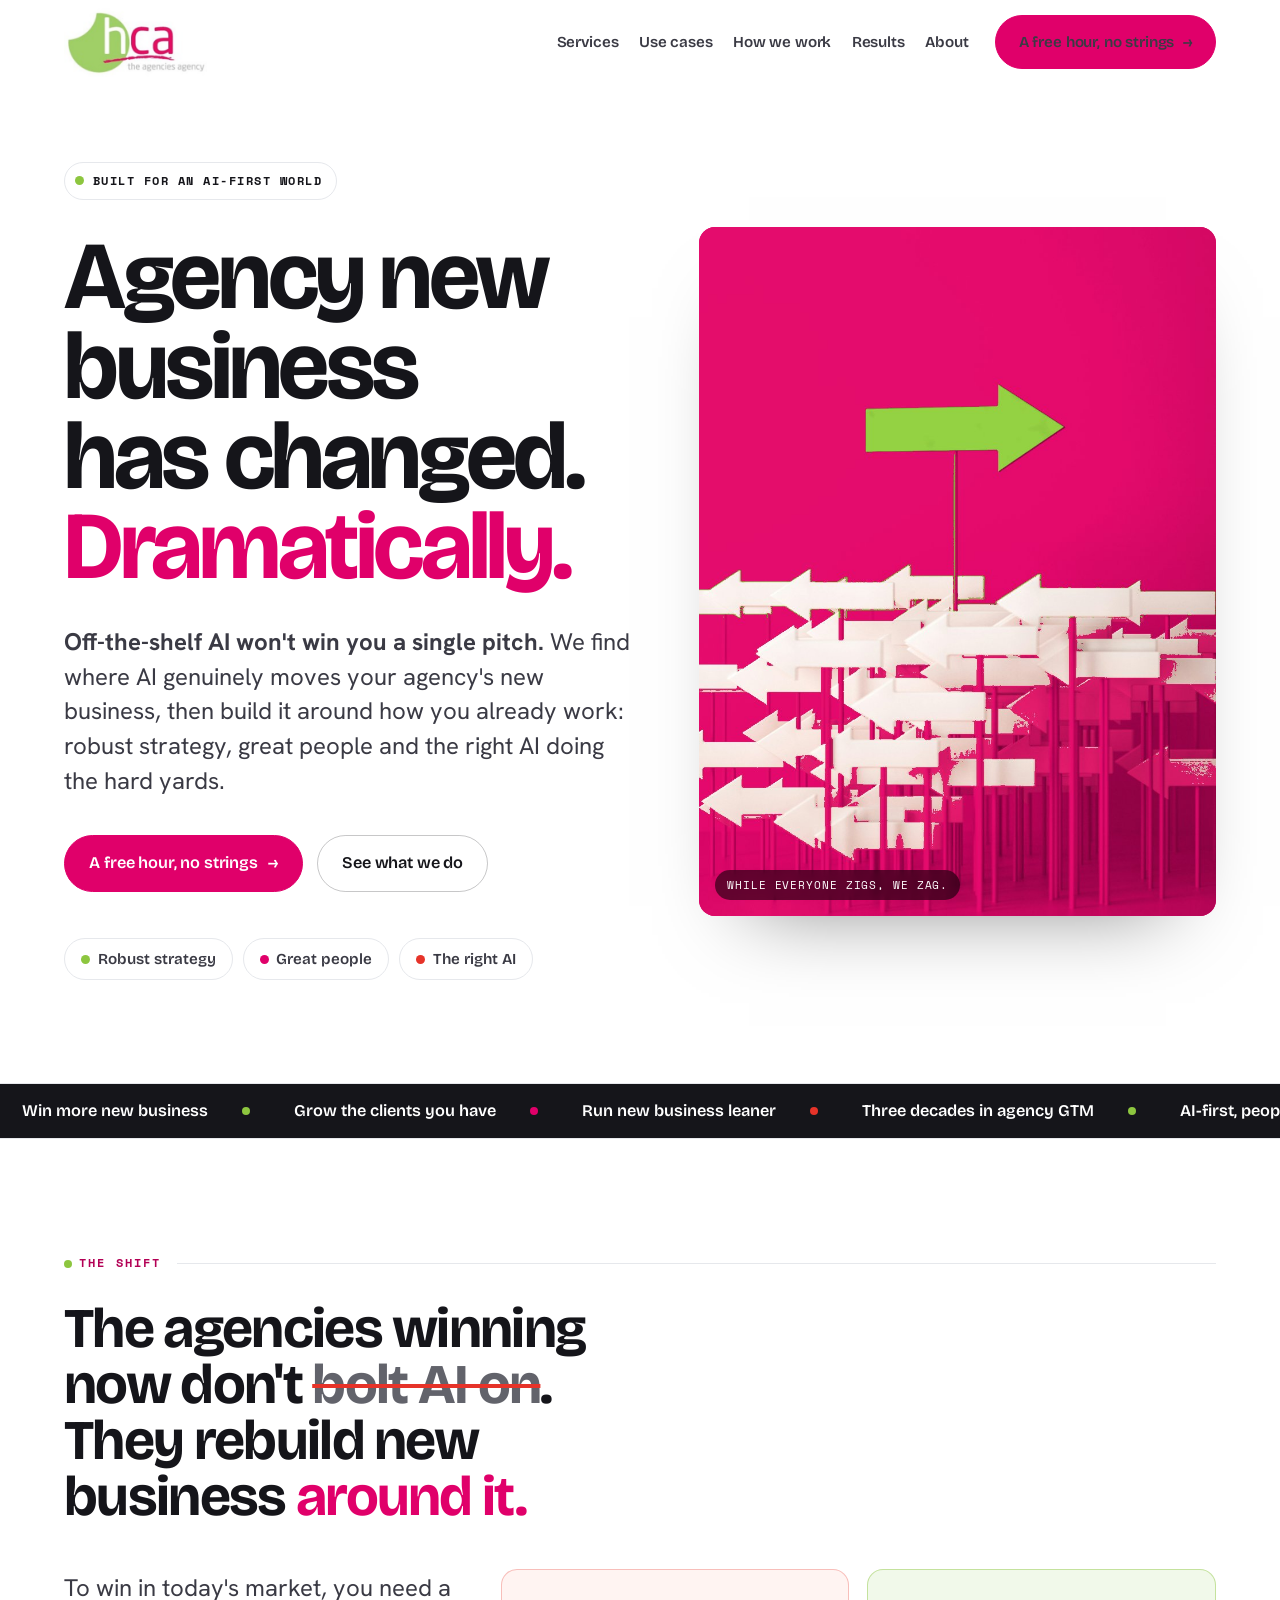
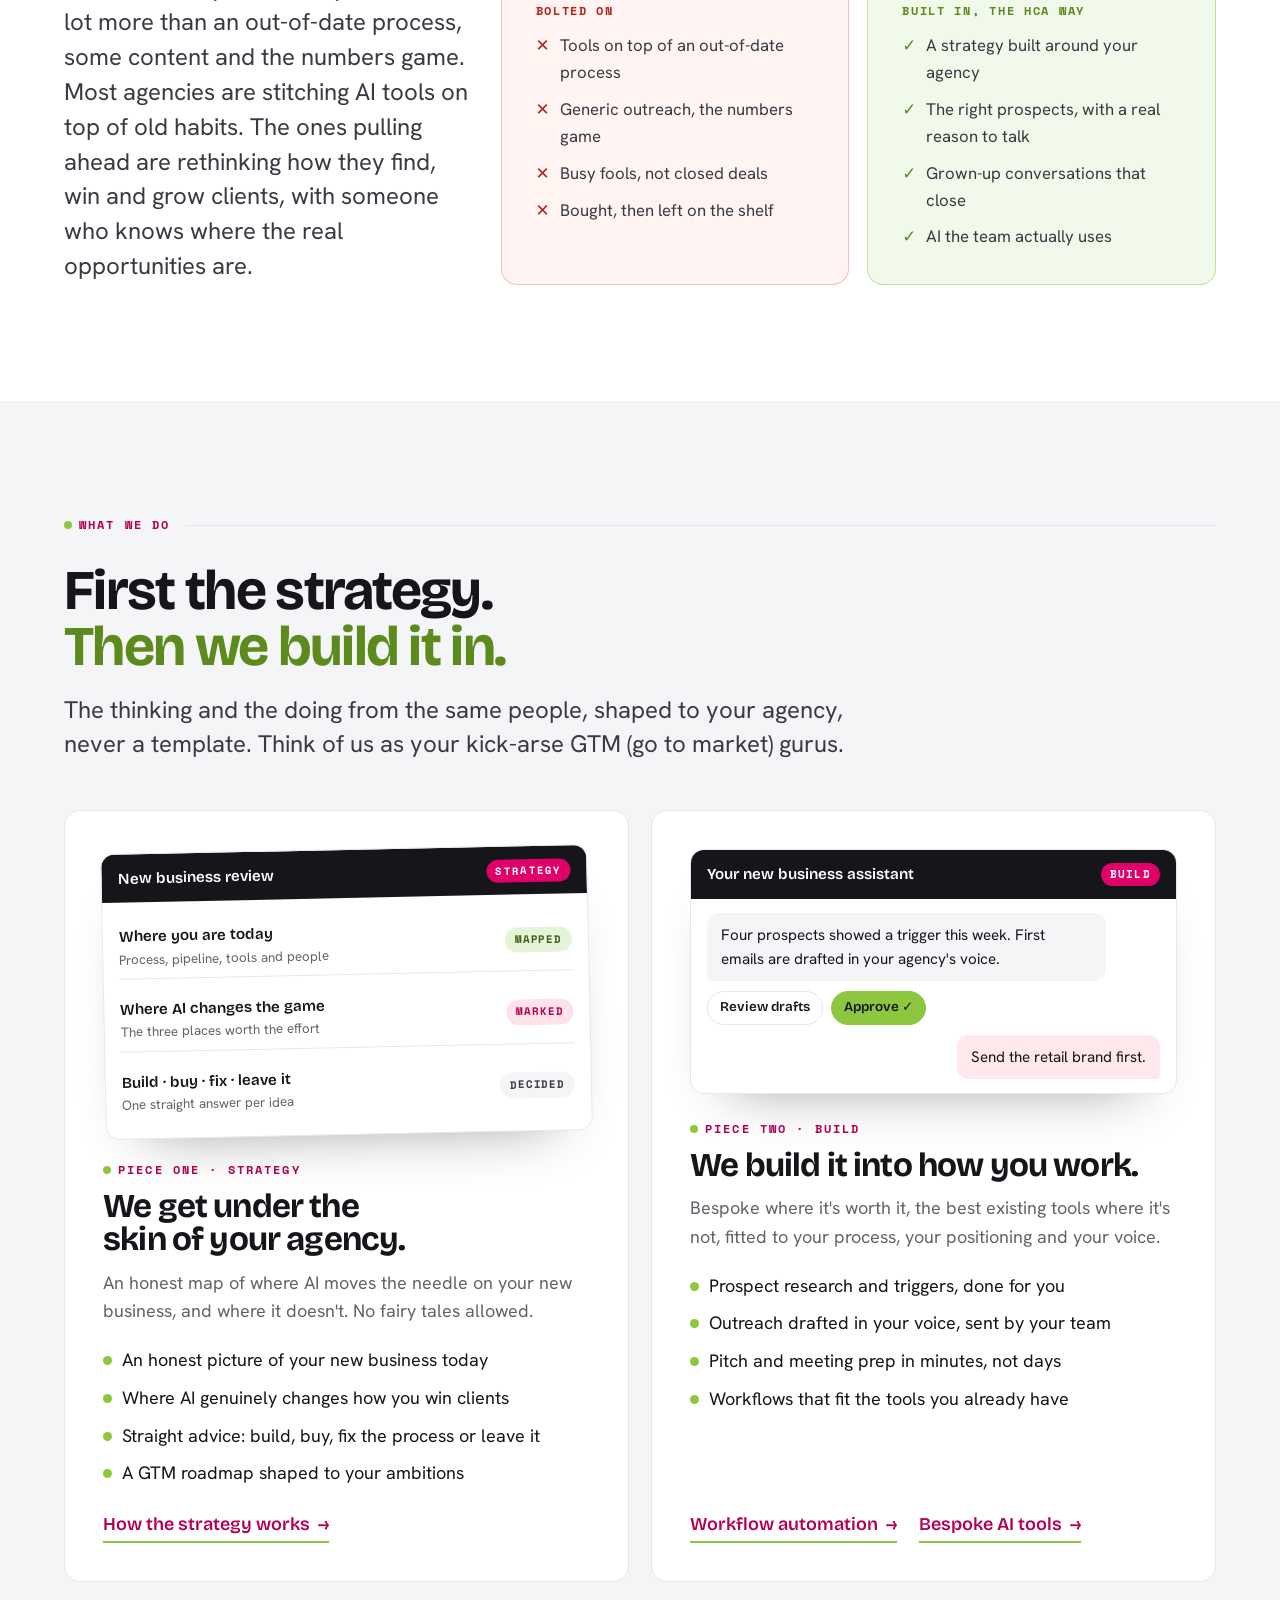
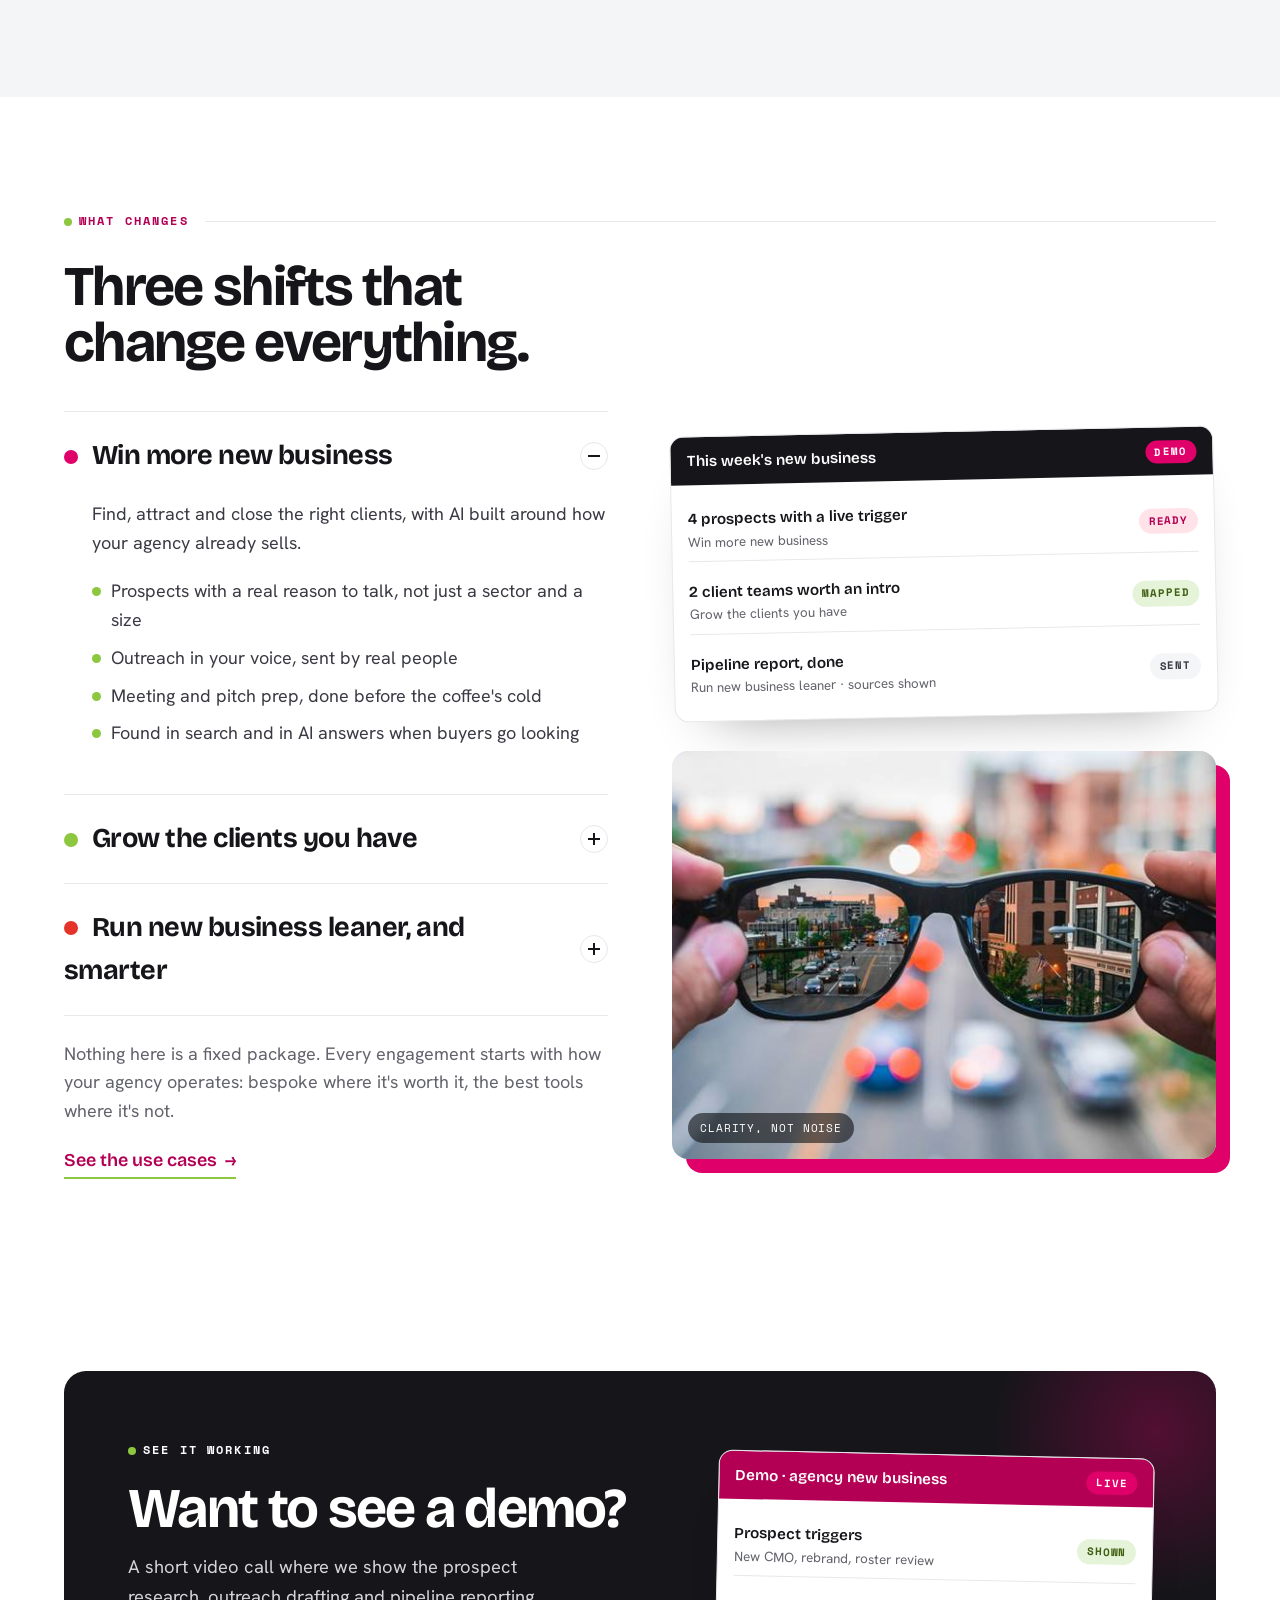
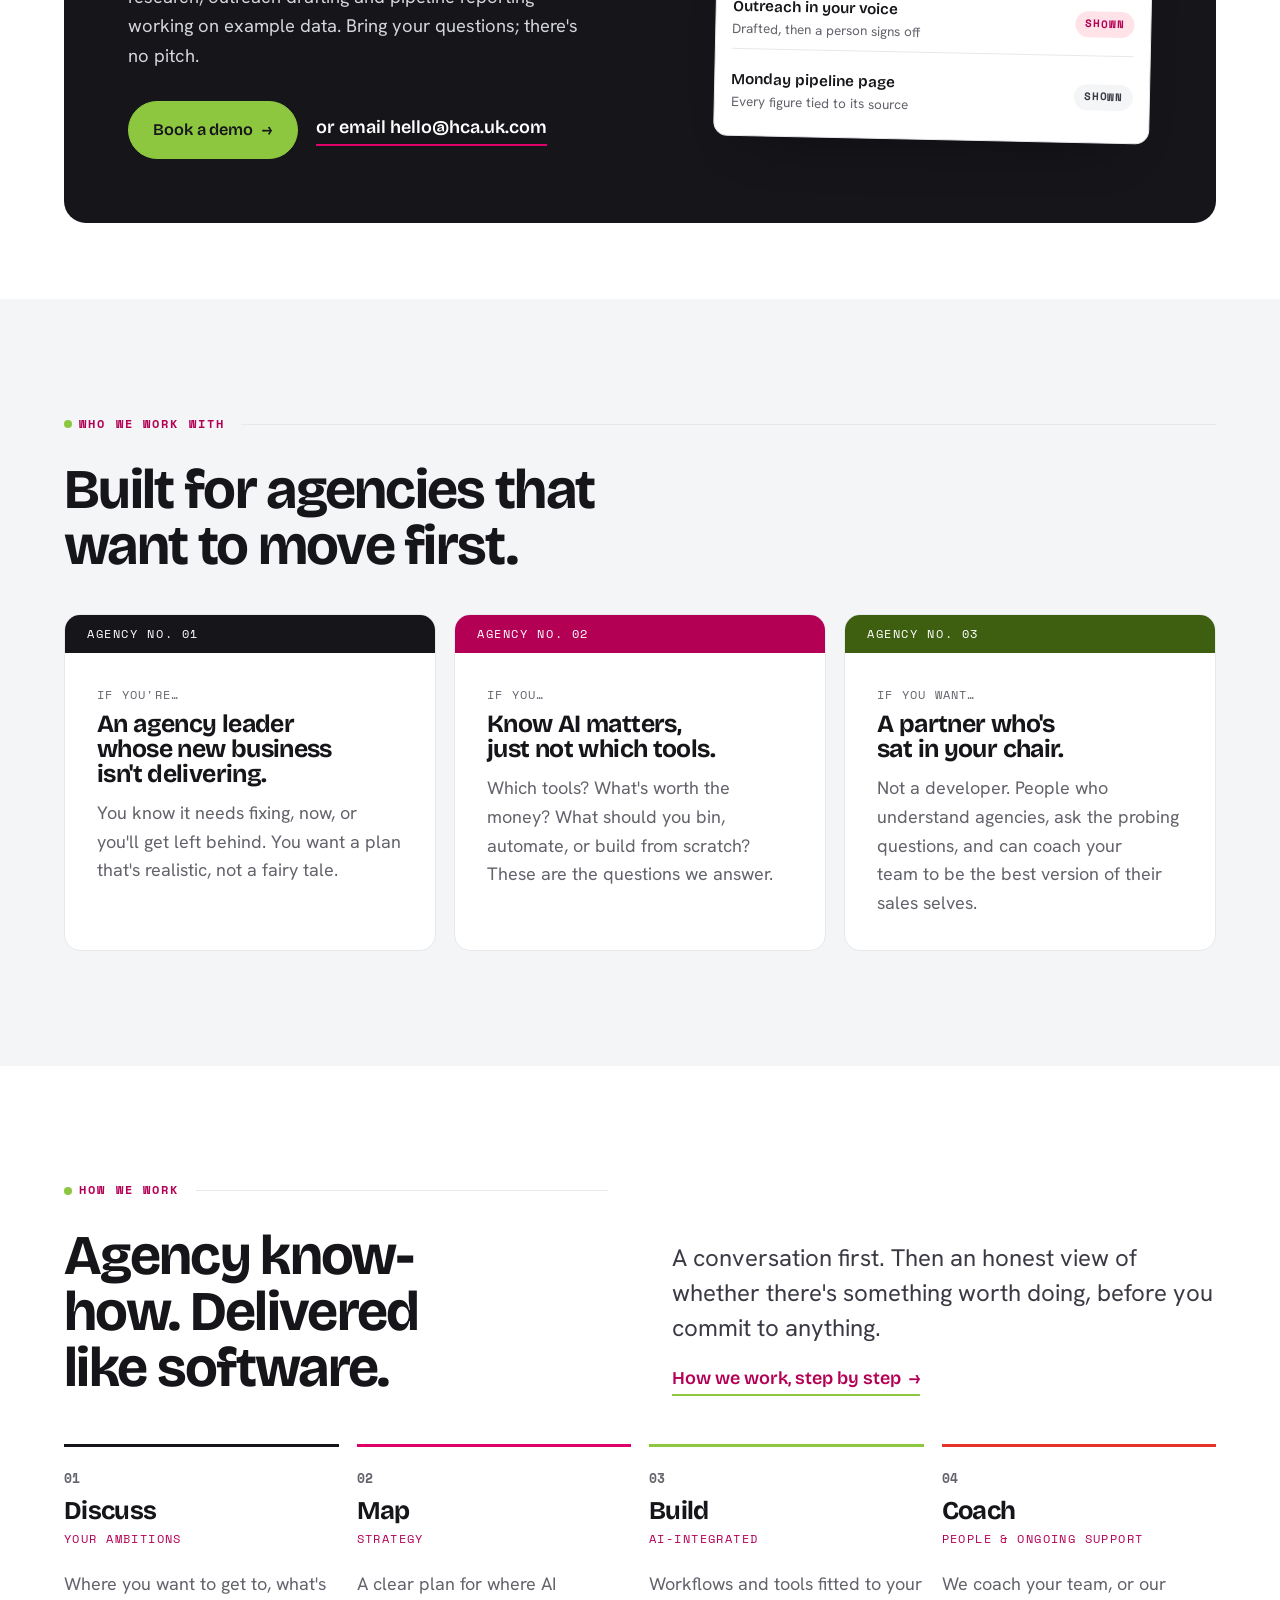
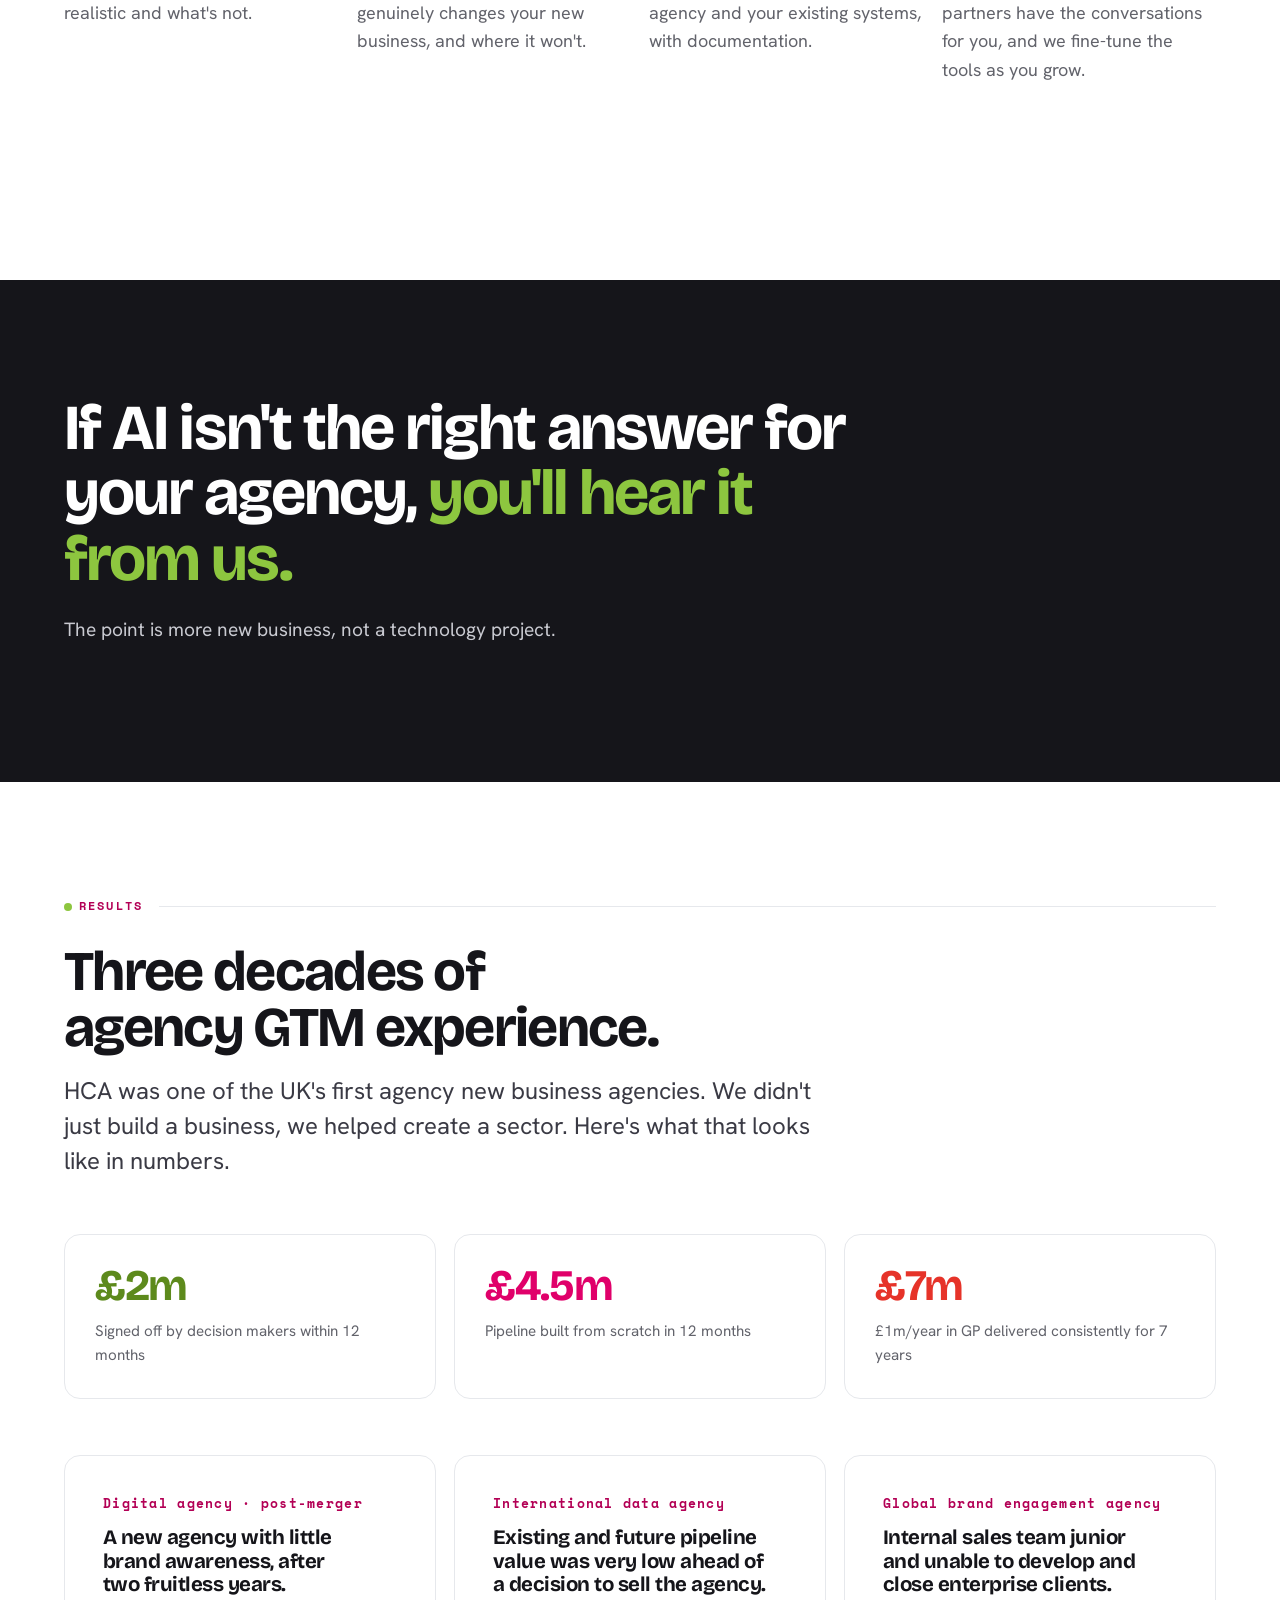
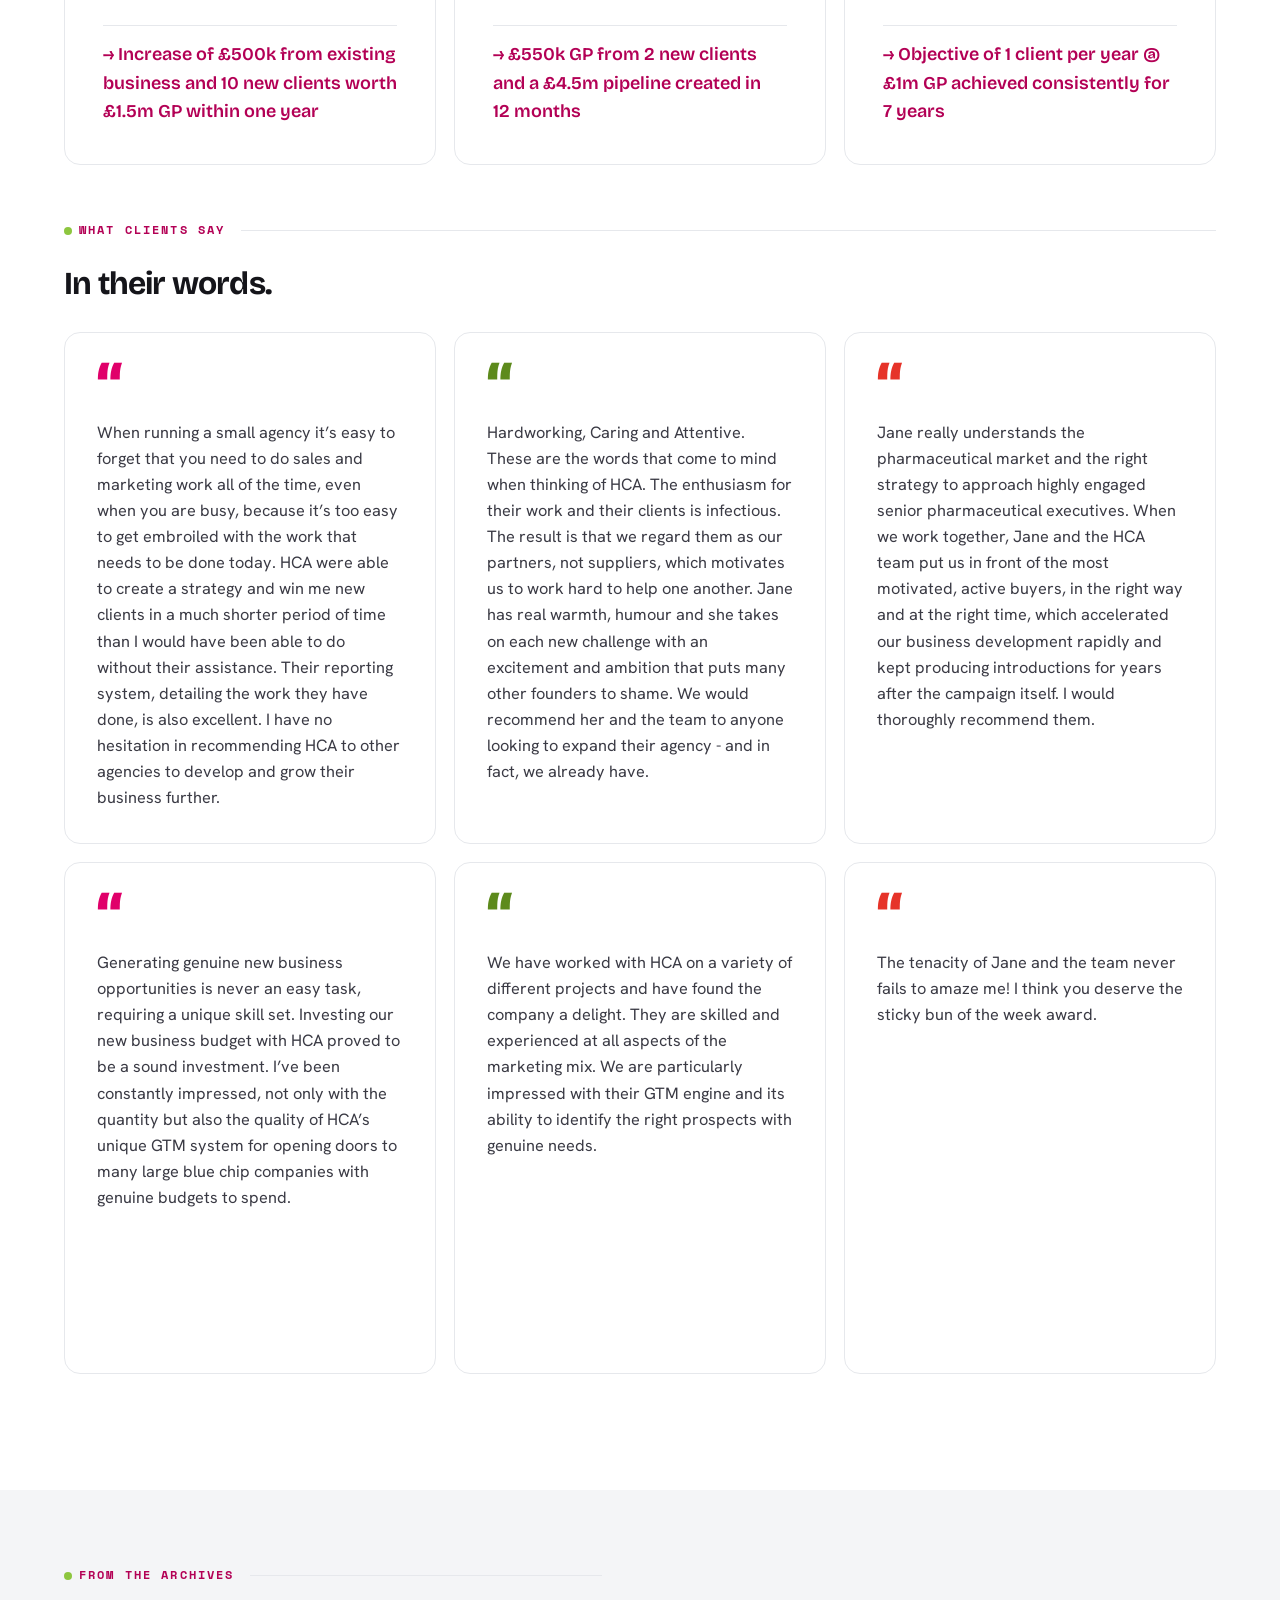
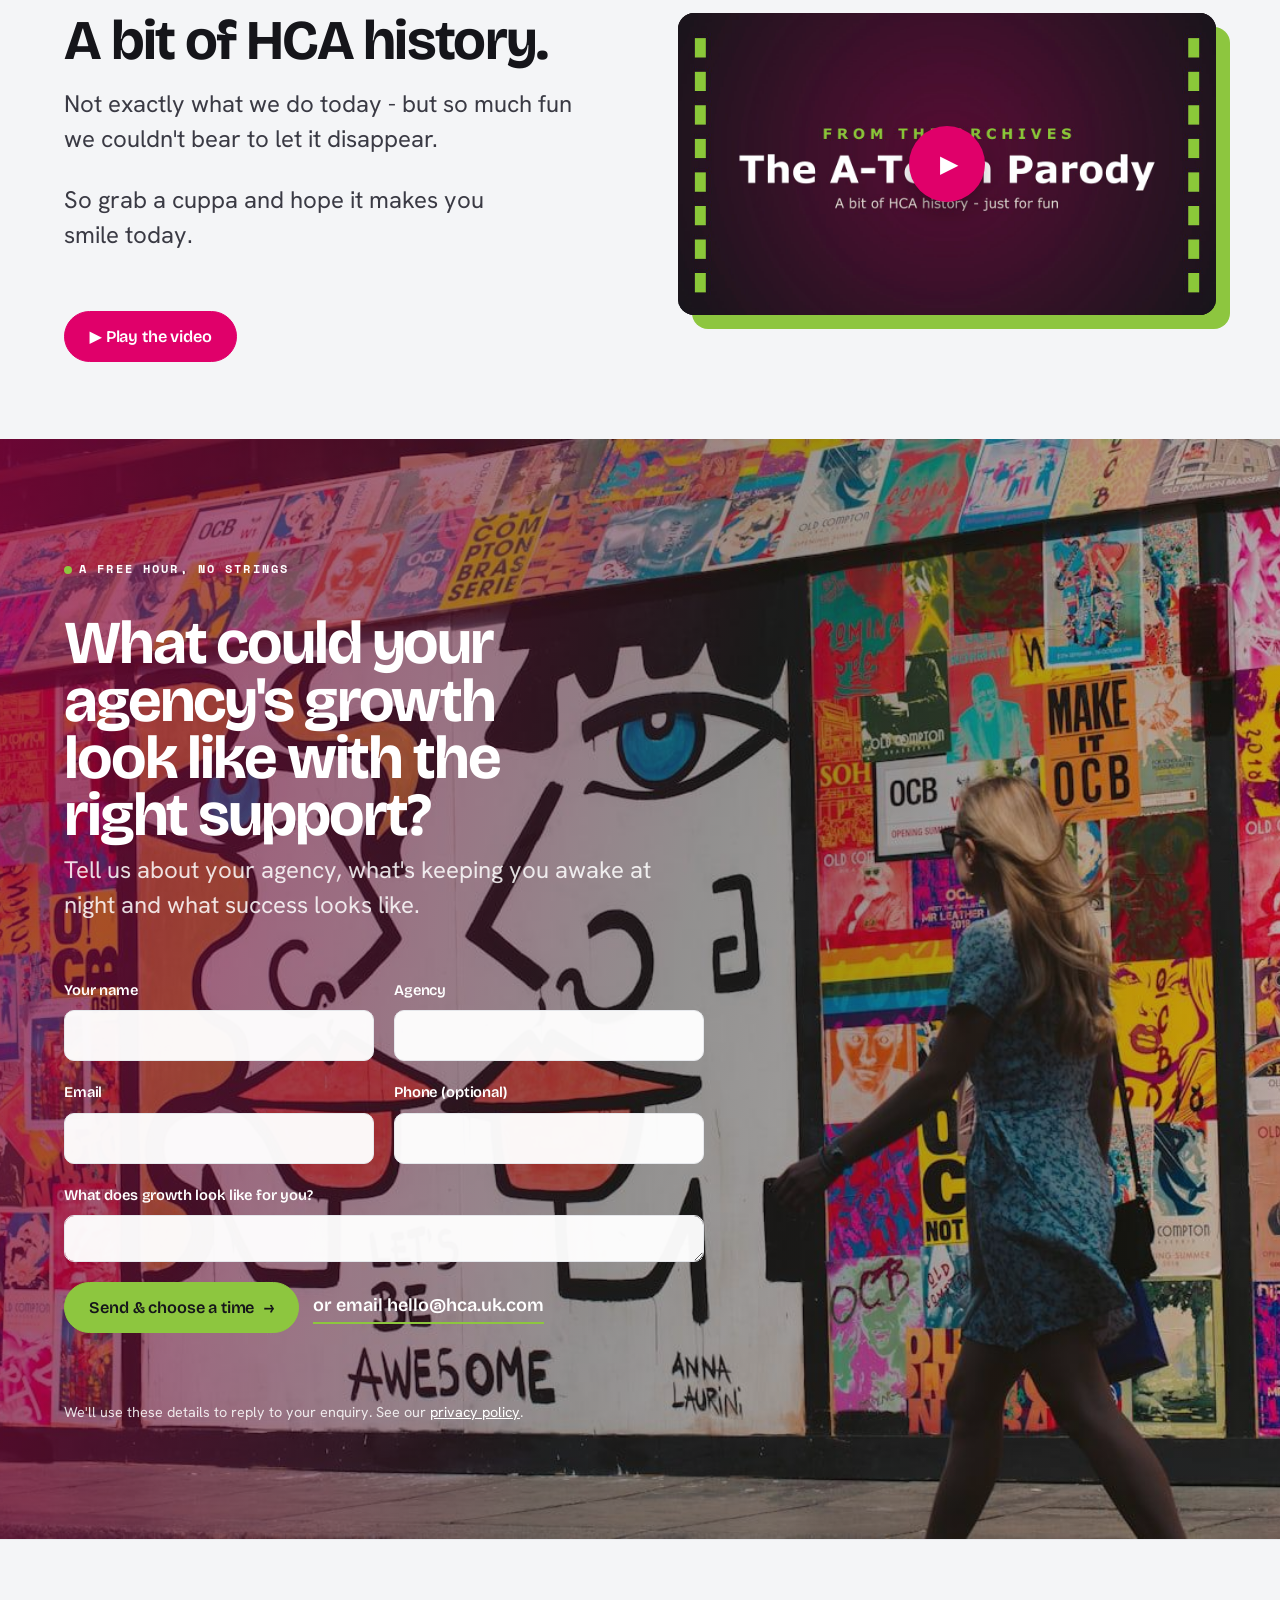
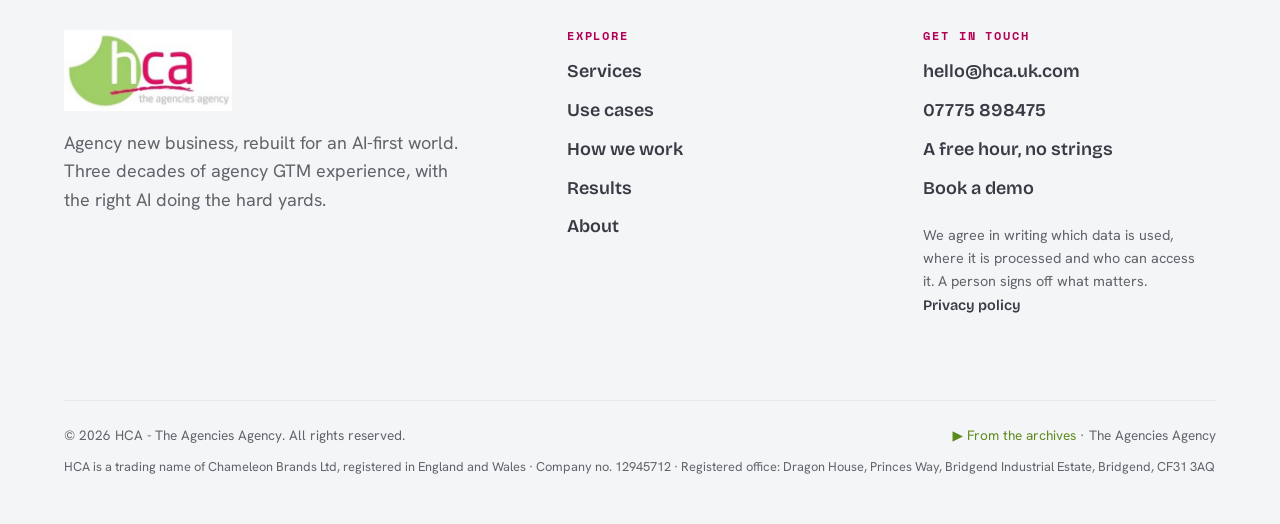
==== commit 2e535d9e: "Add privacy policy, 404, SEO, cookie-free analytics; wording fixes - New /privacy page (UK GDPR: Hub" ====
--- a/index.html
+++ b/index.html
@@ -13,6 +13,17 @@
 <link rel="apple-touch-icon" href="assets/apple-touch-icon.png"/>
 <link rel="stylesheet" href="assets/styles.css"/>
 <link rel="stylesheet" href="assets/hca-ai.css"/>
+<link rel="canonical" href="https://hca.uk.com/"/>
+<meta property="og:type" content="website"/>
+<meta property="og:site_name" content="HCA - The Agencies Agency"/>
+<meta property="og:title" content="HCA - Agency new business, built for an AI-first world"/>
+<meta property="og:description" content="AI-first agency new business. HCA finds where AI genuinely moves your agency's new business, then builds it around how you already work. Three decades of agency GTM experience."/>
+<meta property="og:url" content="https://hca.uk.com/"/>
+<meta property="og:image" content="https://hca.uk.com/assets/img/contact-lets-be-awesome.jpg"/>
+<meta property="og:locale" content="en_GB"/>
+<meta name="twitter:card" content="summary_large_image"/>
+<script type="application/ld+json">{"@context": "https://schema.org", "@type": "ProfessionalService", "name": "HCA - The Agencies Agency", "url": "https://hca.uk.com/", "logo": "https://hca.uk.com/assets/hca-logo.png", "image": "https://hca.uk.com/assets/img/contact-lets-be-awesome.jpg", "description": "AI-first agency new business. HCA finds where AI genuinely moves your agency's new business, then builds it around how you already work. Three decades of agency GTM experience.", "email": "hello@hca.uk.com", "telephone": "+447775898475", "legalName": "Chameleon Brands Ltd", "identifier": "12945712", "address": {"@type": "PostalAddress", "streetAddress": "Dragon House, Princes Way, Bridgend Industrial Estate", "addressLocality": "Bridgend", "postalCode": "CF31 3AQ", "addressCountry": "GB"}, "areaServed": "GB", "sameAs": ["https://www.linkedin.com/in/jane-heath"], "parentOrganization": {"@type": "Organization", "name": "Chameleon Brands", "url": "https://chameleon-brands.com/"}}</script>
+<script defer src="/_vercel/insights/script.js"></script>
 </head>
 <body>
 <a class="skip" href="#main">Skip to content</a>
@@ -89,7 +100,7 @@
   <div class="wrap">
     <div class="eyebrow-row"><span class="kicker">What we do</span></div>
     <h2 class="h2" style="max-width:22ch;">First the strategy. <span class="hl-g">Then we build it in.</span></h2>
-    <p class="lead mt-s measure">The thinking and the doing from the same people, shaped to your agency, never a template. Think of us as your kick-arse GTM gurus.</p>
+    <p class="lead mt-s measure">The thinking and the doing from the same people, shaped to your agency, never a template. Think of us as your kick-arse GTM (go to market) gurus.</p>
     <div class="pieces">
       <div class="piece">
         <div class="mock mock--tilt" aria-hidden="true">
@@ -243,7 +254,7 @@
     <div class="stats mt-l">
       <div class="stat reveal"><div class="n c1">£2m</div><div class="l">Signed off by decision makers within 12 months</div></div>
       <div class="stat reveal"><div class="n c2">£4.5m</div><div class="l">Pipeline built from scratch in 12 months</div></div>
-      <div class="stat reveal"><div class="n c3">£7m</div><div class="l">£1m/year in fee delivered consistently for 7 years</div></div>
+      <div class="stat reveal"><div class="n c3">£7m</div><div class="l">£1m/year in GP delivered consistently for 7 years</div></div>
     </div>
     <div class="prov-grid mt-l">
       <div class="prov reveal">
@@ -324,6 +335,7 @@
         <a class="textlink" href="mailto:hello@hca.uk.com" style="color:#fff; border-color:var(--green);">or email hello@hca.uk.com</a>
       </div>
       <p class="form-status" id="formStatus" role="status" aria-live="polite" style="margin:14px 0 0; color:#fff; font-weight:600;"></p>
+      <p class="fineprint" style="margin-top:14px; color:rgba(255,255,255,.85);">We'll use these details to reply to your enquiry. See our <a href="privacy.html" style="color:#fff; text-decoration:underline;">privacy policy</a>.</p>
     </form>
   </div>
 </section>
@@ -357,7 +369,7 @@
           <li><a href="index.html#contact">A free hour, no strings</a></li>
           <li><a href="https://calendar.app.google/o5nmfhy7BQVpwPdS7?source=HCA-demo" target="_blank" rel="noopener">Book a demo<span class="sr"> (opens in a new tab)</span></a></li>
         </ul>
-        <p class="fineprint" style="margin-top:22px;">We agree in writing which data is used, where it is processed and who can access it. A person signs off what matters.</p>
+        <p class="fineprint" style="margin-top:22px;">We agree in writing which data is used, where it is processed and who can access it. A person signs off what matters. <a href="privacy.html">Privacy policy</a></p>
       </div>
     </div>
     <div class="footer-bottom">
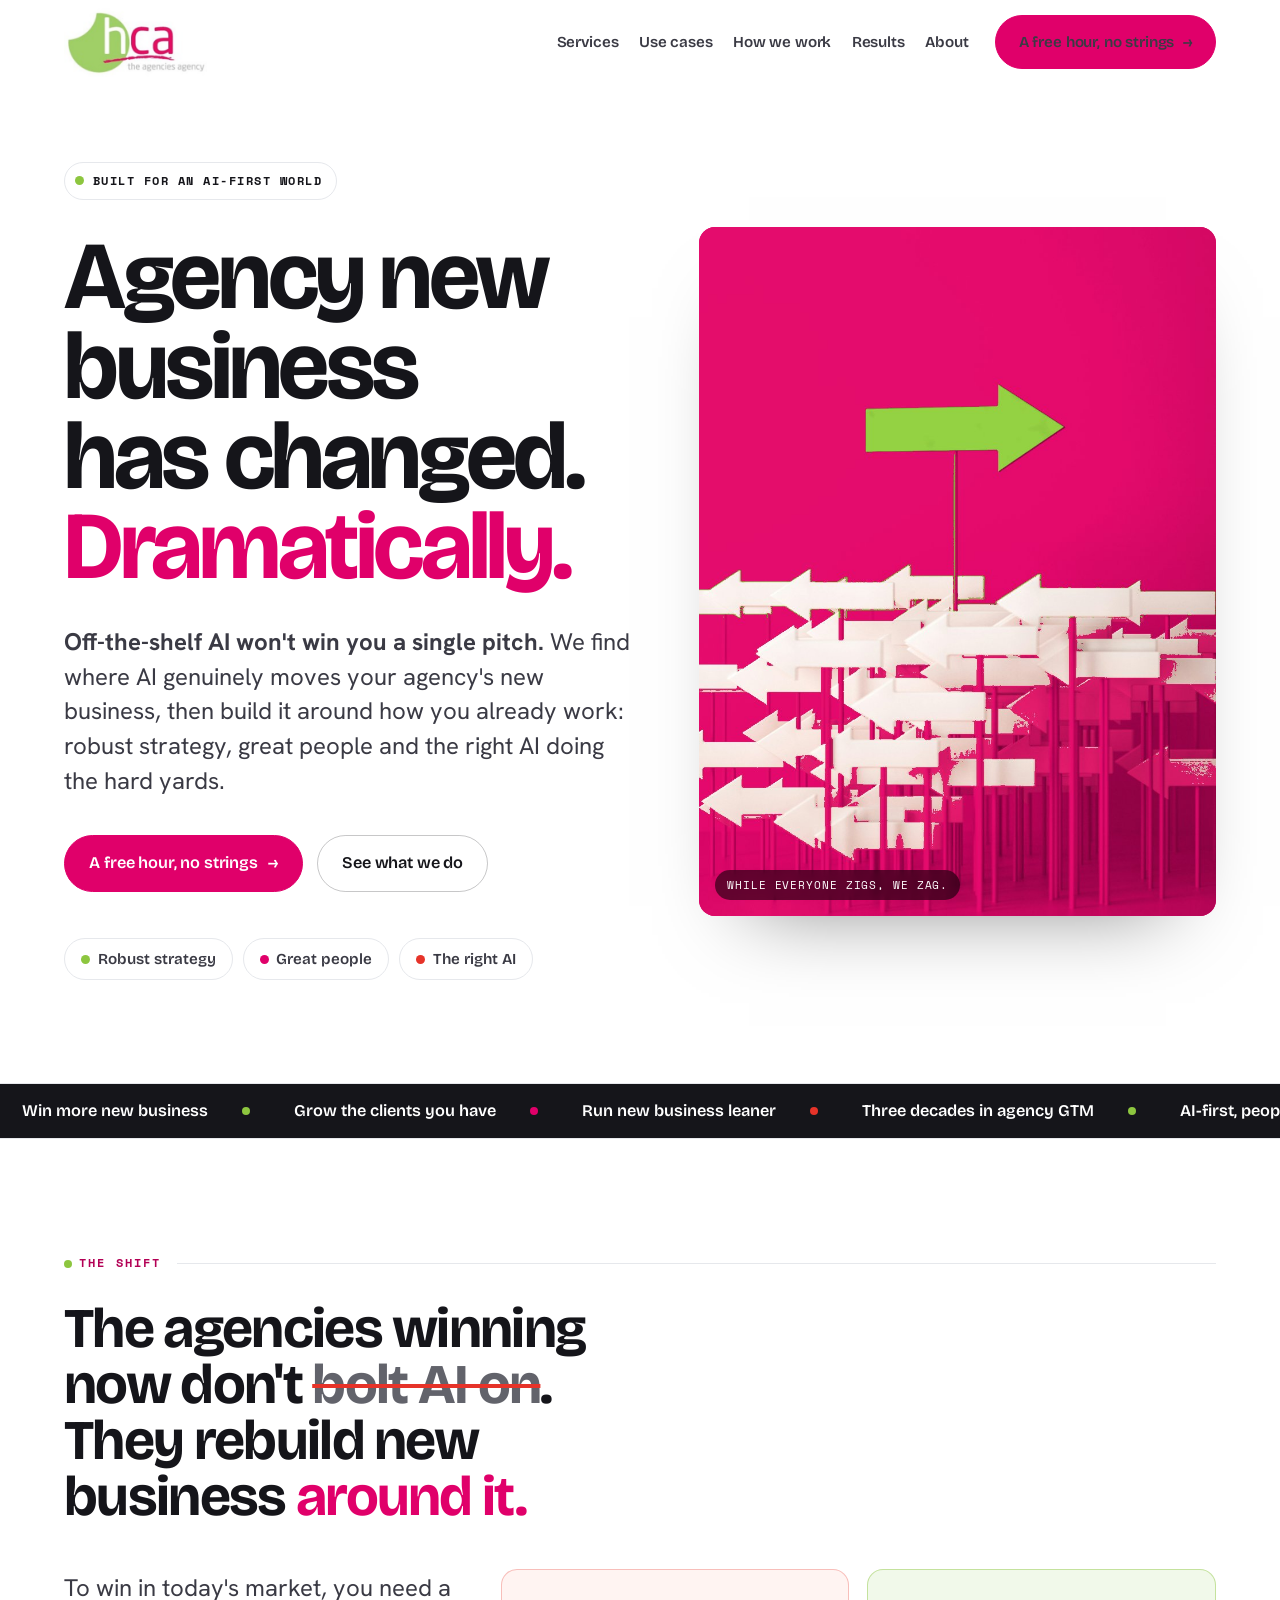
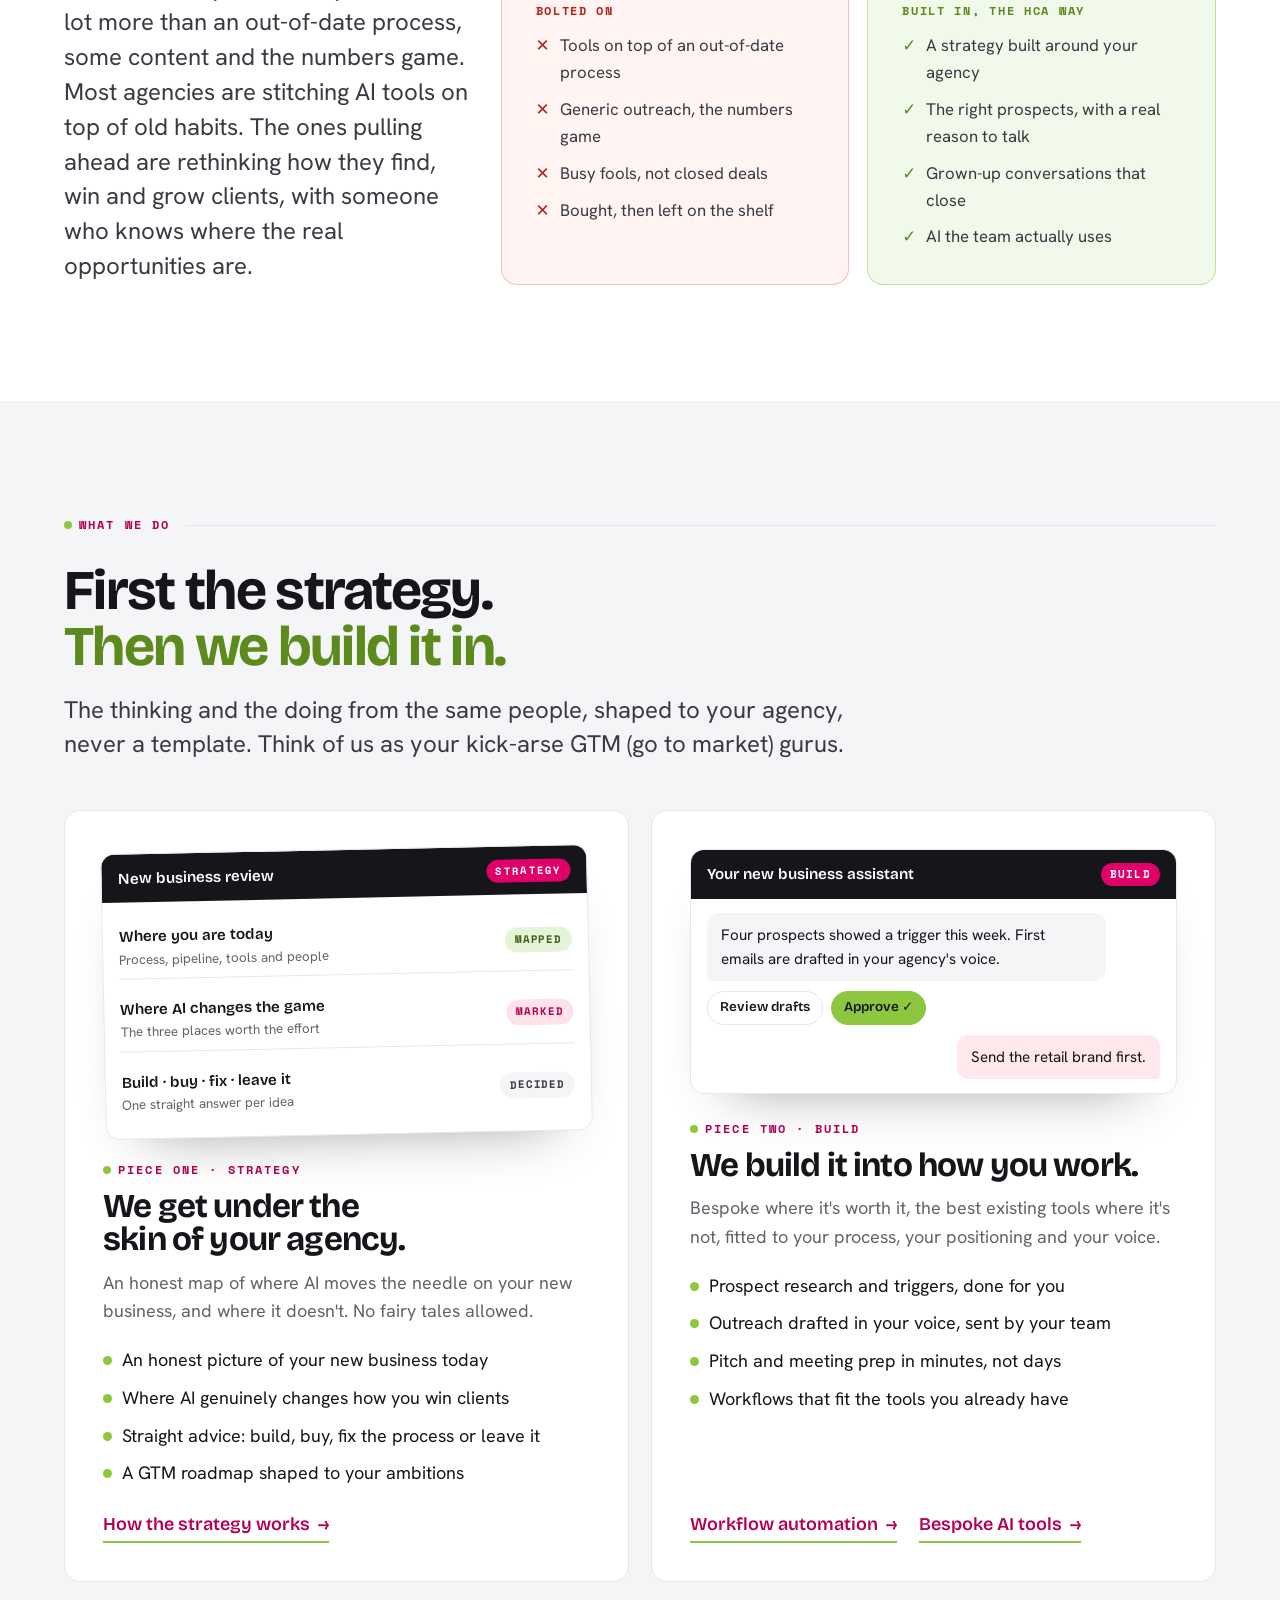
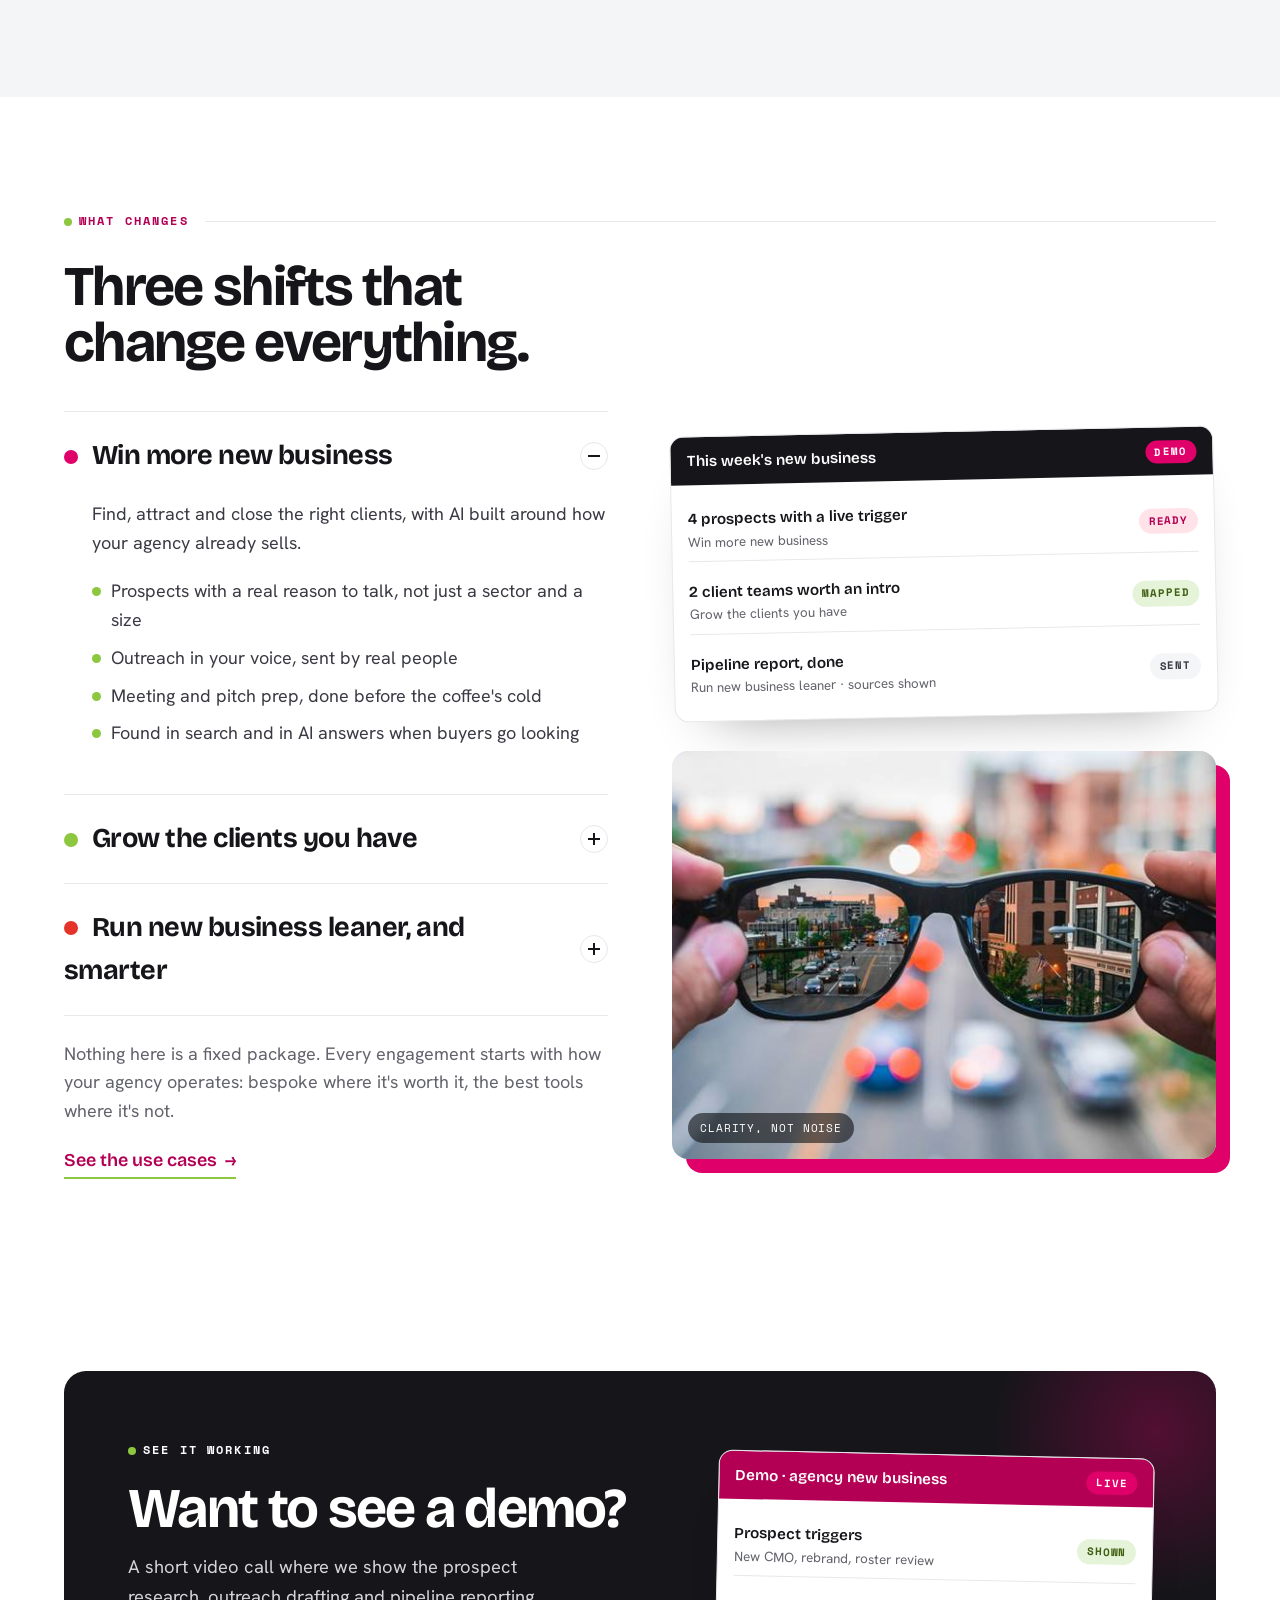
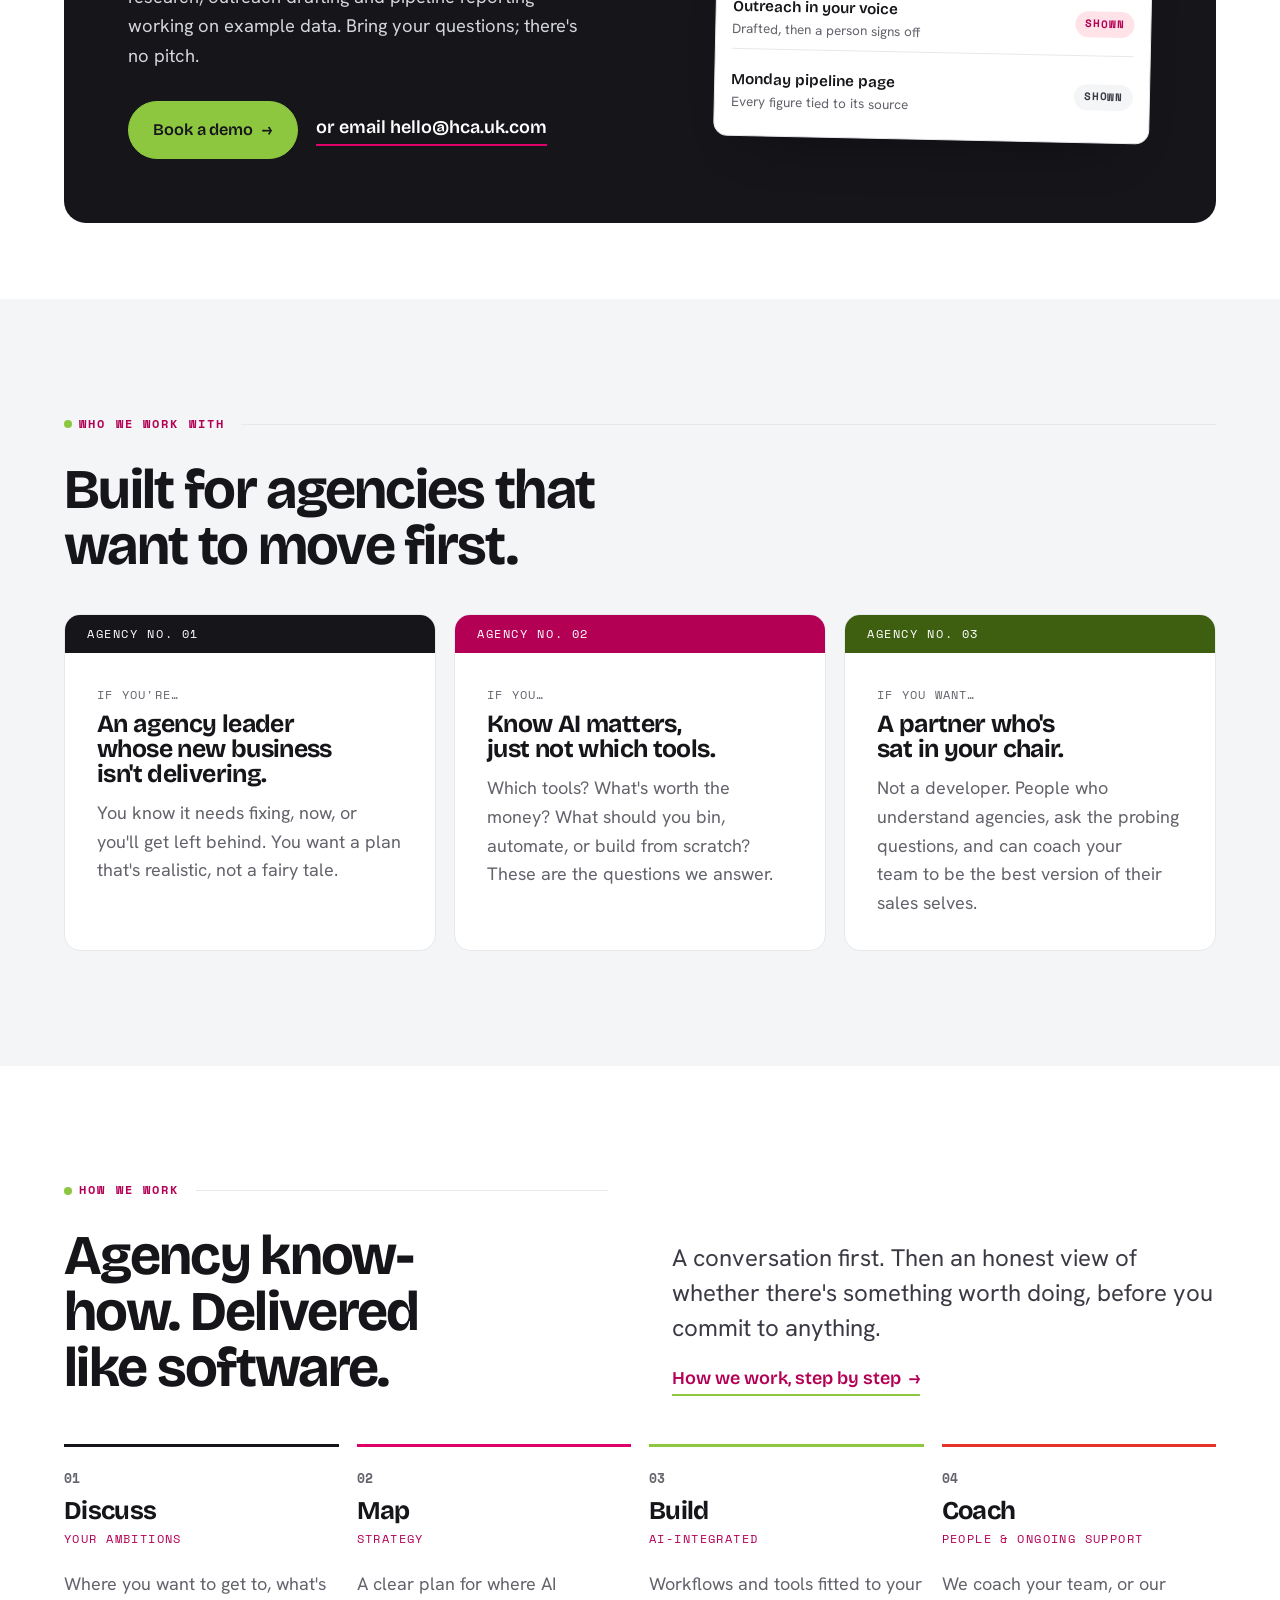
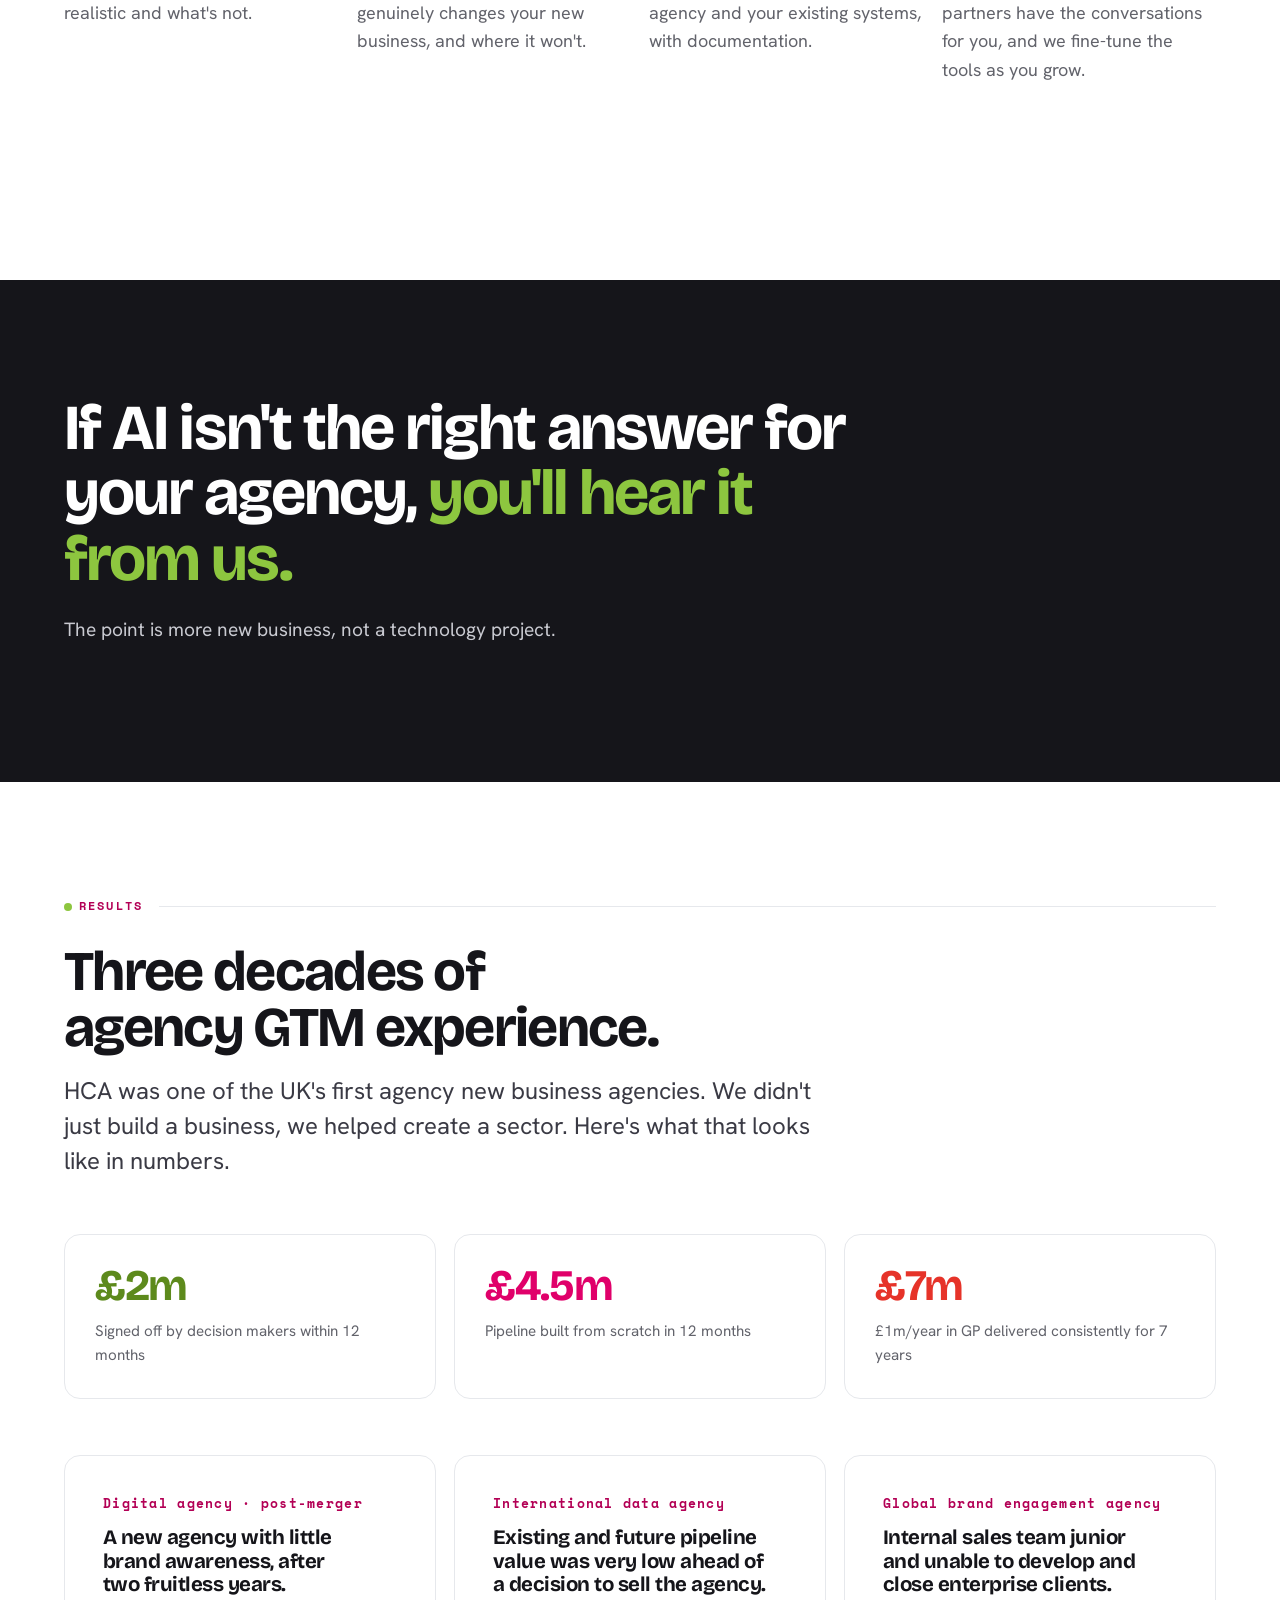
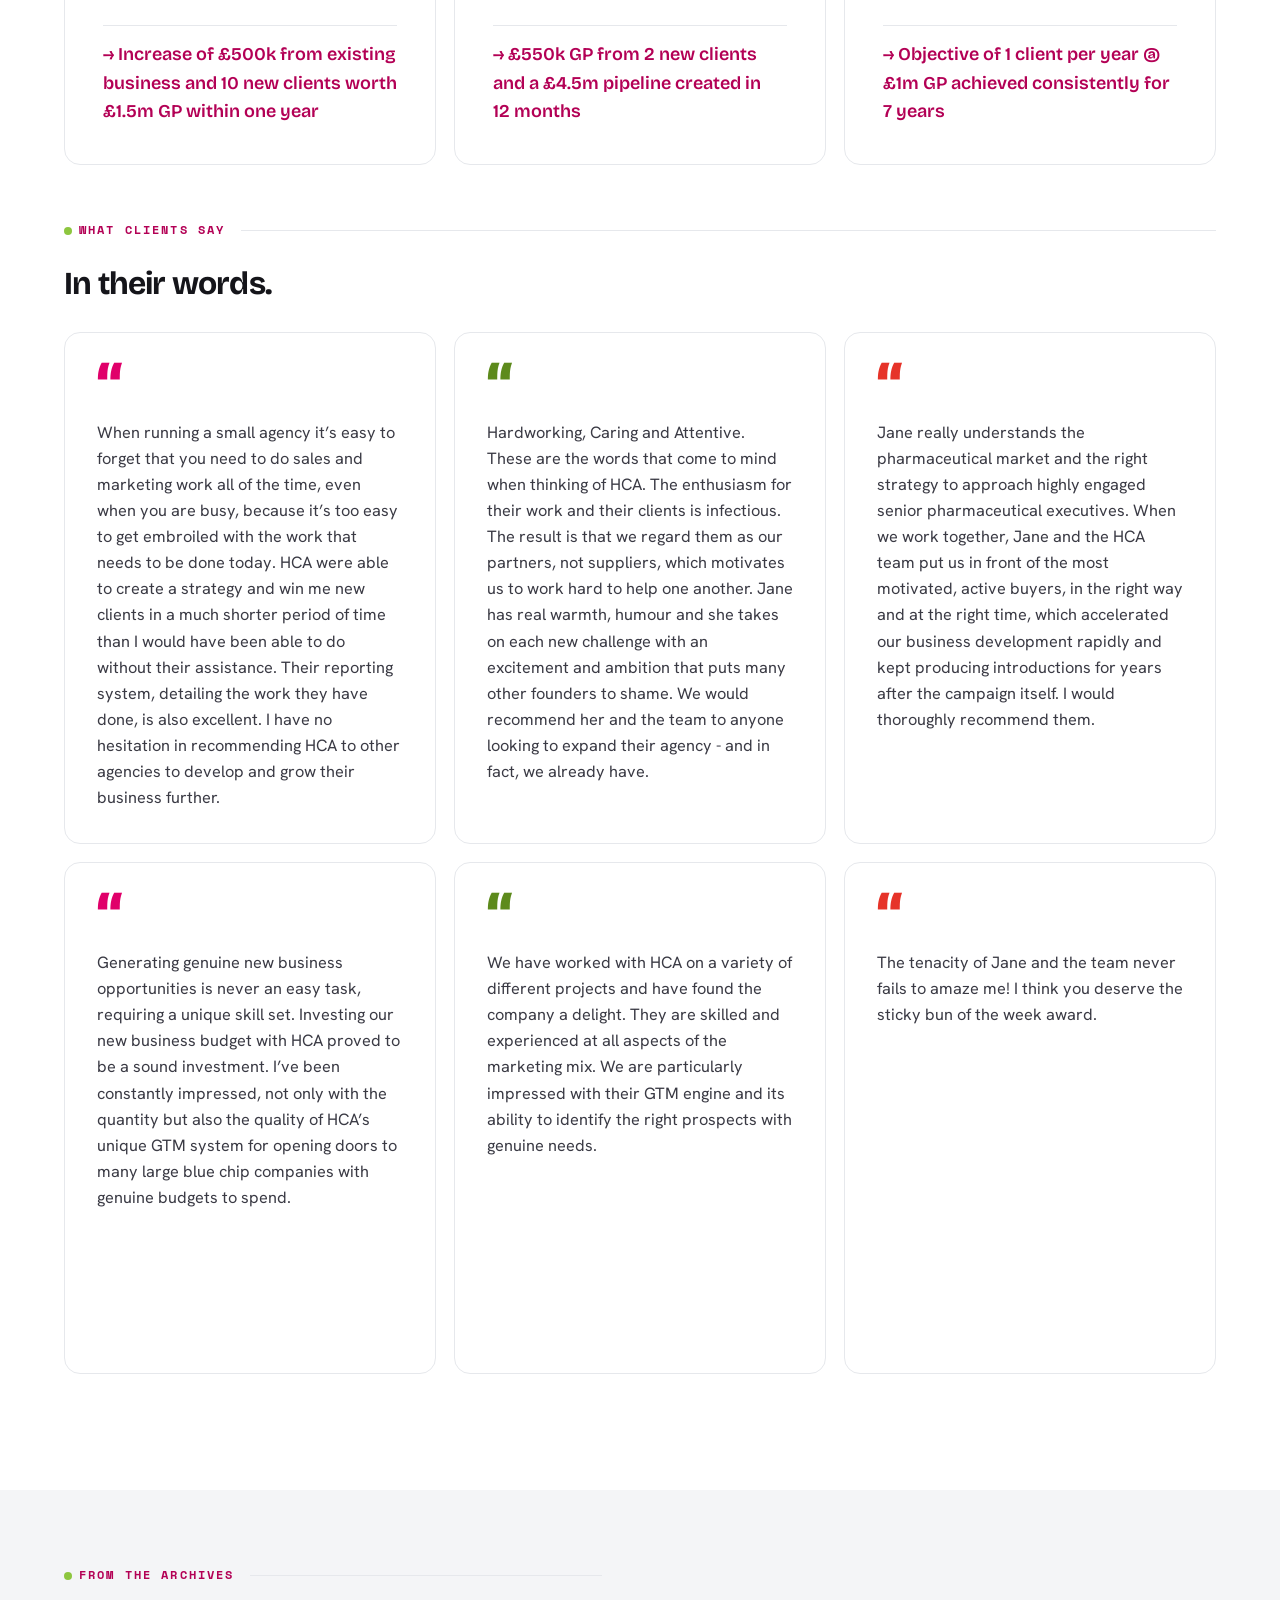
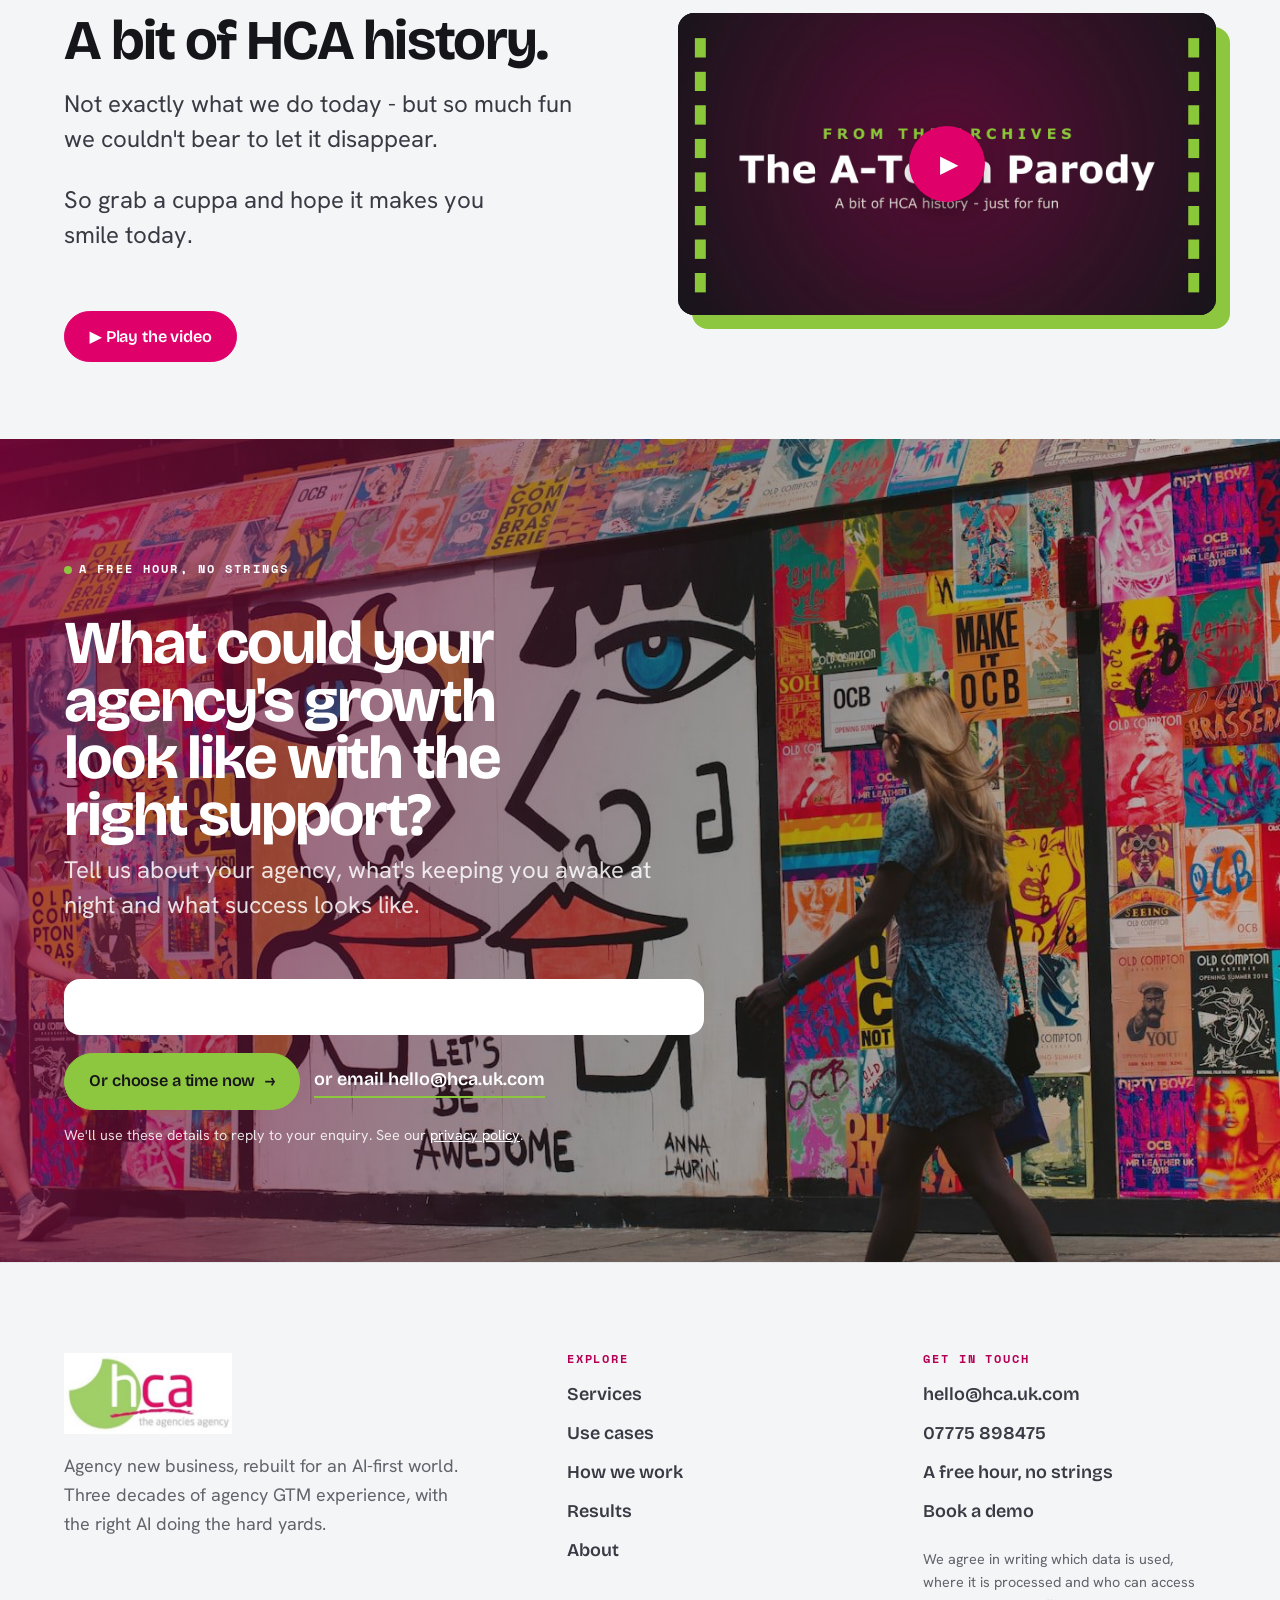
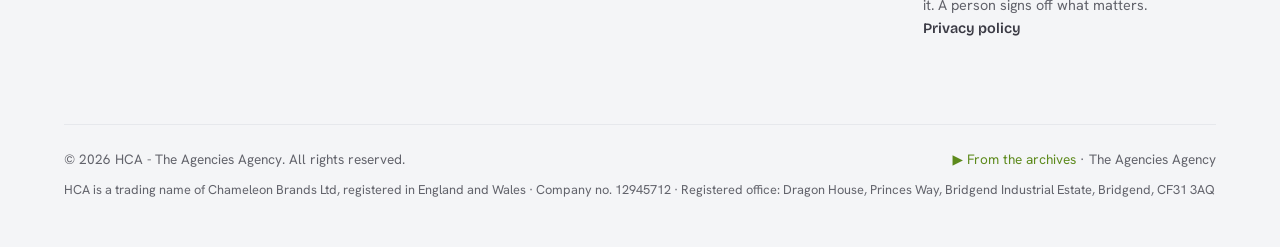
==== commit 585c88cf: "Use HubSpot's embedded form for HCA enquiries The Forms API returned 200 but HubSpot stored nothing " ====
--- a/index.html
+++ b/index.html
@@ -319,24 +319,15 @@
       <h2 class="display mt-m" style="font-size:clamp(2rem,5.5vw,3.8rem);">What could your agency's growth look like with the right support?</h2>
       <p class="lead">Tell us about your agency, what's keeping you awake at night and what success looks like.</p>
     </div>
-    <form class="form mt-l" id="enquiryForm" name="contact" method="POST" action="/thanks" style="max-width:640px;" novalidate>
-      <p style="display:none;"><label>Don't fill this in: <input name="bot-field"/></label></p>
-      <div class="form-row">
-        <div class="field"><label for="name">Your name</label><input id="name" name="name" type="text" required/></div>
-        <div class="field"><label for="business">Agency</label><input id="business" name="business" type="text"/></div>
-      </div>
-      <div class="form-row">
-        <div class="field"><label for="email">Email</label><input id="email" name="email" type="email" required/></div>
-        <div class="field"><label for="phone">Phone (optional)</label><input id="phone" name="phone" type="tel"/></div>
-      </div>
-  <div class="field"><label for="message">What does growth look like for you?</label><textarea id="message" name="message" rows="1" required></textarea></div>
-      <div style="display:flex; flex-wrap:wrap; gap:14px; align-items:center;">
-        <button class="btn btn--green" type="submit">Send &amp; choose a time <span class="arrow">→</span></button>
-        <a class="textlink" href="mailto:hello@hca.uk.com" style="color:#fff; border-color:var(--green);">or email hello@hca.uk.com</a>
-      </div>
-      <p class="form-status" id="formStatus" role="status" aria-live="polite" style="margin:14px 0 0; color:#fff; font-weight:600;"></p>
-      <p class="fineprint" style="margin-top:14px; color:rgba(255,255,255,.85);">We'll use these details to reply to your enquiry. See our <a href="privacy.html" style="color:#fff; text-decoration:underline;">privacy policy</a>.</p>
-    </form>
+    <div class="hs-embed mt-l" style="max-width:640px; background:#fff; border-radius:var(--radius); padding:clamp(18px,3vw,28px);">
+      <script src="https://js-eu1.hsforms.net/forms/embed/149559148.js" defer></script>
+      <div class="hs-form-frame" data-region="eu1" data-form-id="7f54c12e-0cf7-4caf-b25c-6c6dab495e3f" data-portal-id="149559148"></div>
+    </div>
+    <div style="display:flex; flex-wrap:wrap; gap:14px; align-items:center; margin-top:18px;">
+      <a class="btn btn--green" href="https://calendar.app.google/o5nmfhy7BQVpwPdS7?source=HCA" target="_blank" rel="noopener">Or choose a time now <span class="arrow">→</span><span class="sr"> (opens in a new tab)</span></a>
+      <a class="textlink" href="mailto:hello@hca.uk.com" style="color:#fff; border-color:var(--green);">or email hello@hca.uk.com</a>
+    </div>
+    <p class="fineprint" style="margin-top:14px; color:rgba(255,255,255,.85);">We'll use these details to reply to your enquiry. See our <a href="privacy.html" style="color:#fff; text-decoration:underline;">privacy policy</a>.</p>
   </div>
 </section>
 
@@ -440,44 +431,6 @@
   document.addEventListener('keydown', function(e){ if(e.key==='Escape' && !modal.hidden) close(); });
 })();
 </script>
-<script>
-(function(){
-  var form=document.getElementById('enquiryForm');
-  if(!form) return;
-  // HubSpot "Website enquiry" form (shared by all Chameleon Brands sites); enquiry_brand marks it as HCA.
-  var PORTAL='149559148', FORM_ID='7f54c12e-0cf7-4caf-b25c-6c6dab495e3f';
-  var ENDPOINTS=['https://api.hsforms.com','https://api-eu1.hsforms.com'];
-  var BOOKING='https://calendar.app.google/o5nmfhy7BQVpwPdS7?source=HCA';
-  var status=document.getElementById('formStatus');
-  var v=function(n){ return (form.elements[n] && form.elements[n].value || '').trim(); };
-  var cookie=function(n){ var m=document.cookie.match('(?:^|; )'+n+'=([^;]*)'); return m?decodeURIComponent(m[1]):undefined; };
-  function send(i, payload){
-    return fetch(ENDPOINTS[i]+'/submissions/v3/integration/submit/'+PORTAL+'/'+FORM_ID,{method:'POST',headers:{'Content-Type':'application/json'},body:JSON.stringify(payload)})
-      .then(function(r){ if(r.ok) return r; if(i+1<ENDPOINTS.length) return send(i+1,payload); throw new Error('status '+r.status); },
-            function(err){ if(i+1<ENDPOINTS.length) return send(i+1,payload); throw err; });
-  }
-  form.addEventListener('submit', function(e){
-    e.preventDefault();
-    if(v('bot-field')) return;
-    if(!form.checkValidity()){ form.reportValidity(); return; }
-    var name=v('name').split(/\s+/), first=name.shift()||'', last=name.join(' ');
-    var fields=[['firstname',first],['lastname',last],['email',v('email')],['phone',v('phone')],['company',v('business')],['message',v('message')],['enquiry_brand','hca']]
-      .filter(function(f){ return f[1]; }).map(function(f){ return {objectTypeId:'0-1',name:f[0],value:f[1]}; });
-    var ctx={pageUri:location.href,pageName:document.title}; var hutk=cookie('hubspotutk'); if(hutk) ctx.hutk=hutk;
-    // Open the booking page during the click itself, so pop-up blockers allow it.
-    window.open(BOOKING,'_blank','noopener');
-    var btn=form.querySelector('button[type=submit]'); btn.disabled=true; status.textContent='Sending…';
-    send(0,{fields:fields,context:ctx})
-      .then(function(){ form.reset(); status.textContent='Thanks – your message is with us. Pick a time in the tab we just opened, or we\'ll be in touch.'; })
-      .catch(function(){
-        status.textContent='Sorry, that didn\'t send. Your email app will open with your message instead.';
-        var body='Name: '+v('name')+'\nEmail: '+v('email')+'\nAgency: '+(v('business')||'-')+'\nPhone: '+(v('phone')||'-')+'\n\n'+v('message');
-        window.location.href='mailto:hello@hca.uk.com?subject='+encodeURIComponent('Enquiry from '+(v('name')||'the website'))+'&body='+encodeURIComponent(body);
-      })
-      .then(function(){ btn.disabled=false; });
-  });
-})();
-</script>
 <script src="assets/main.js"></script>
 </body>
 </html>
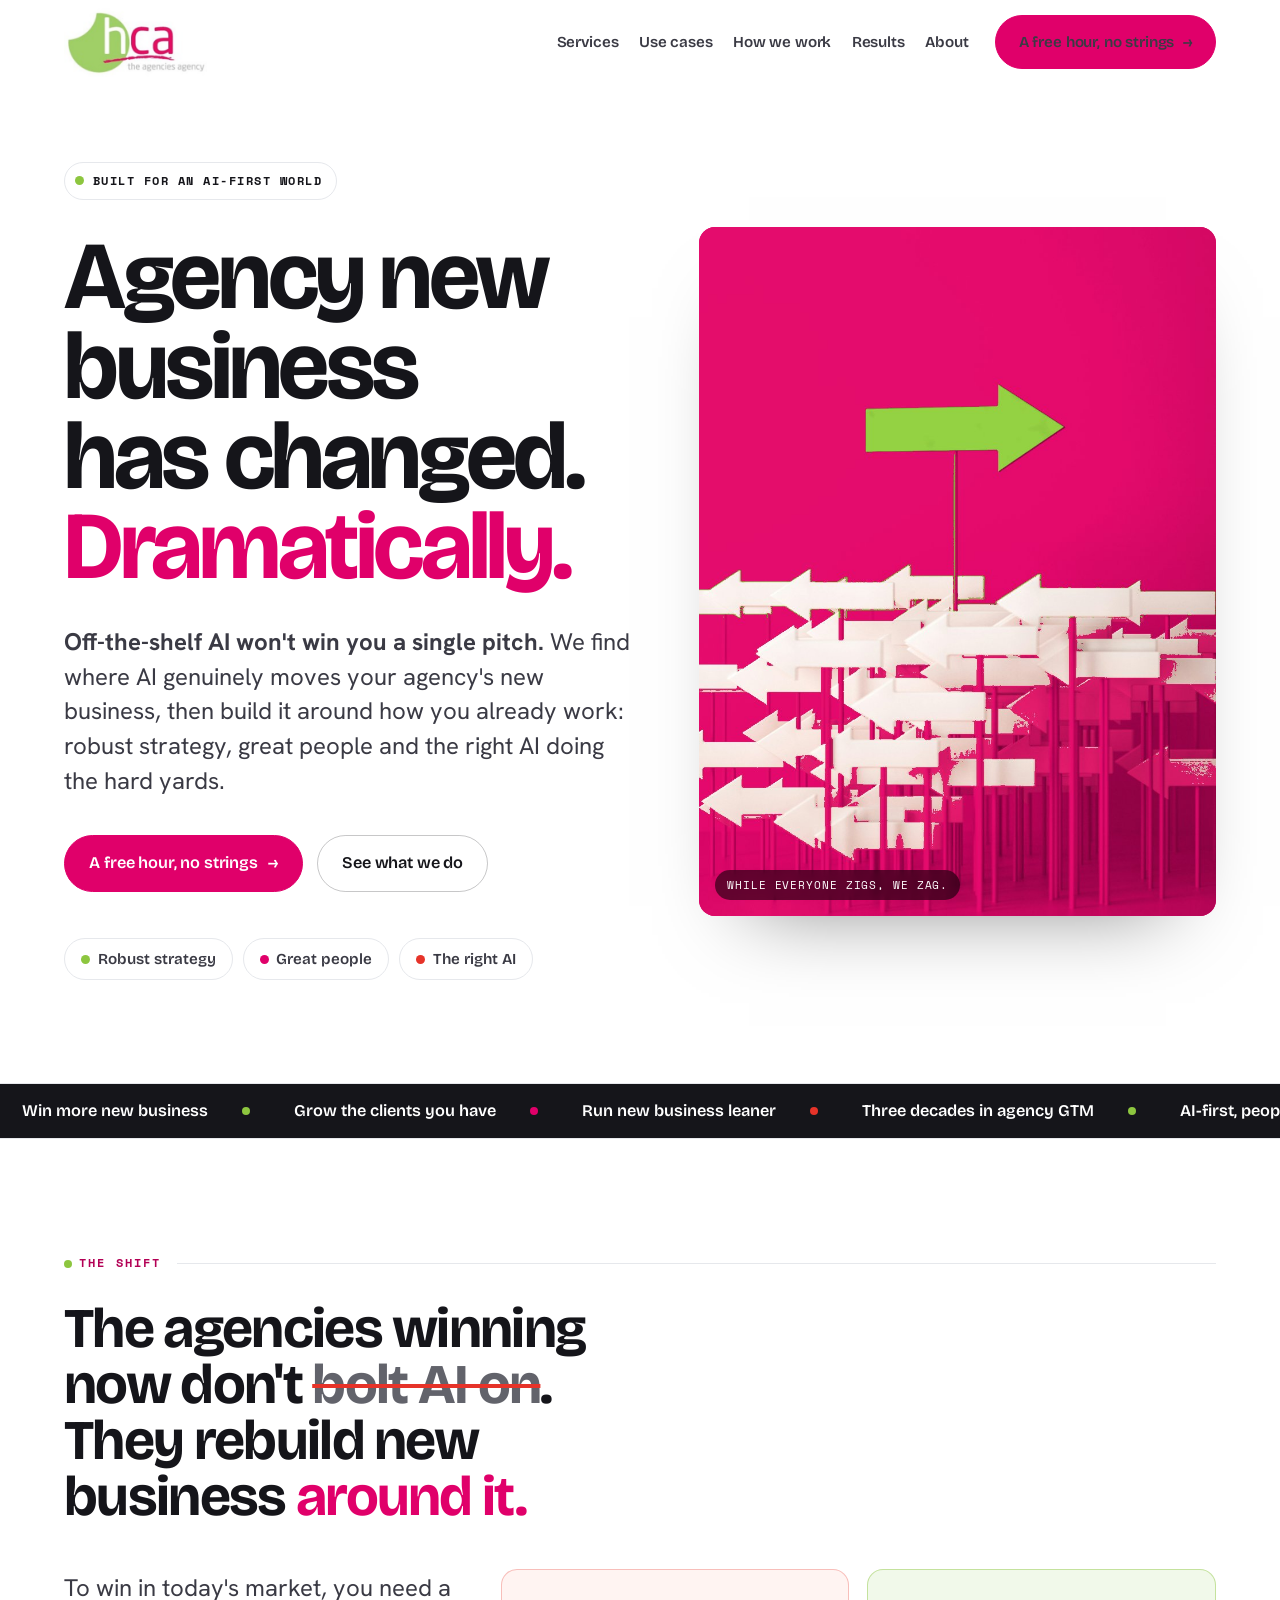
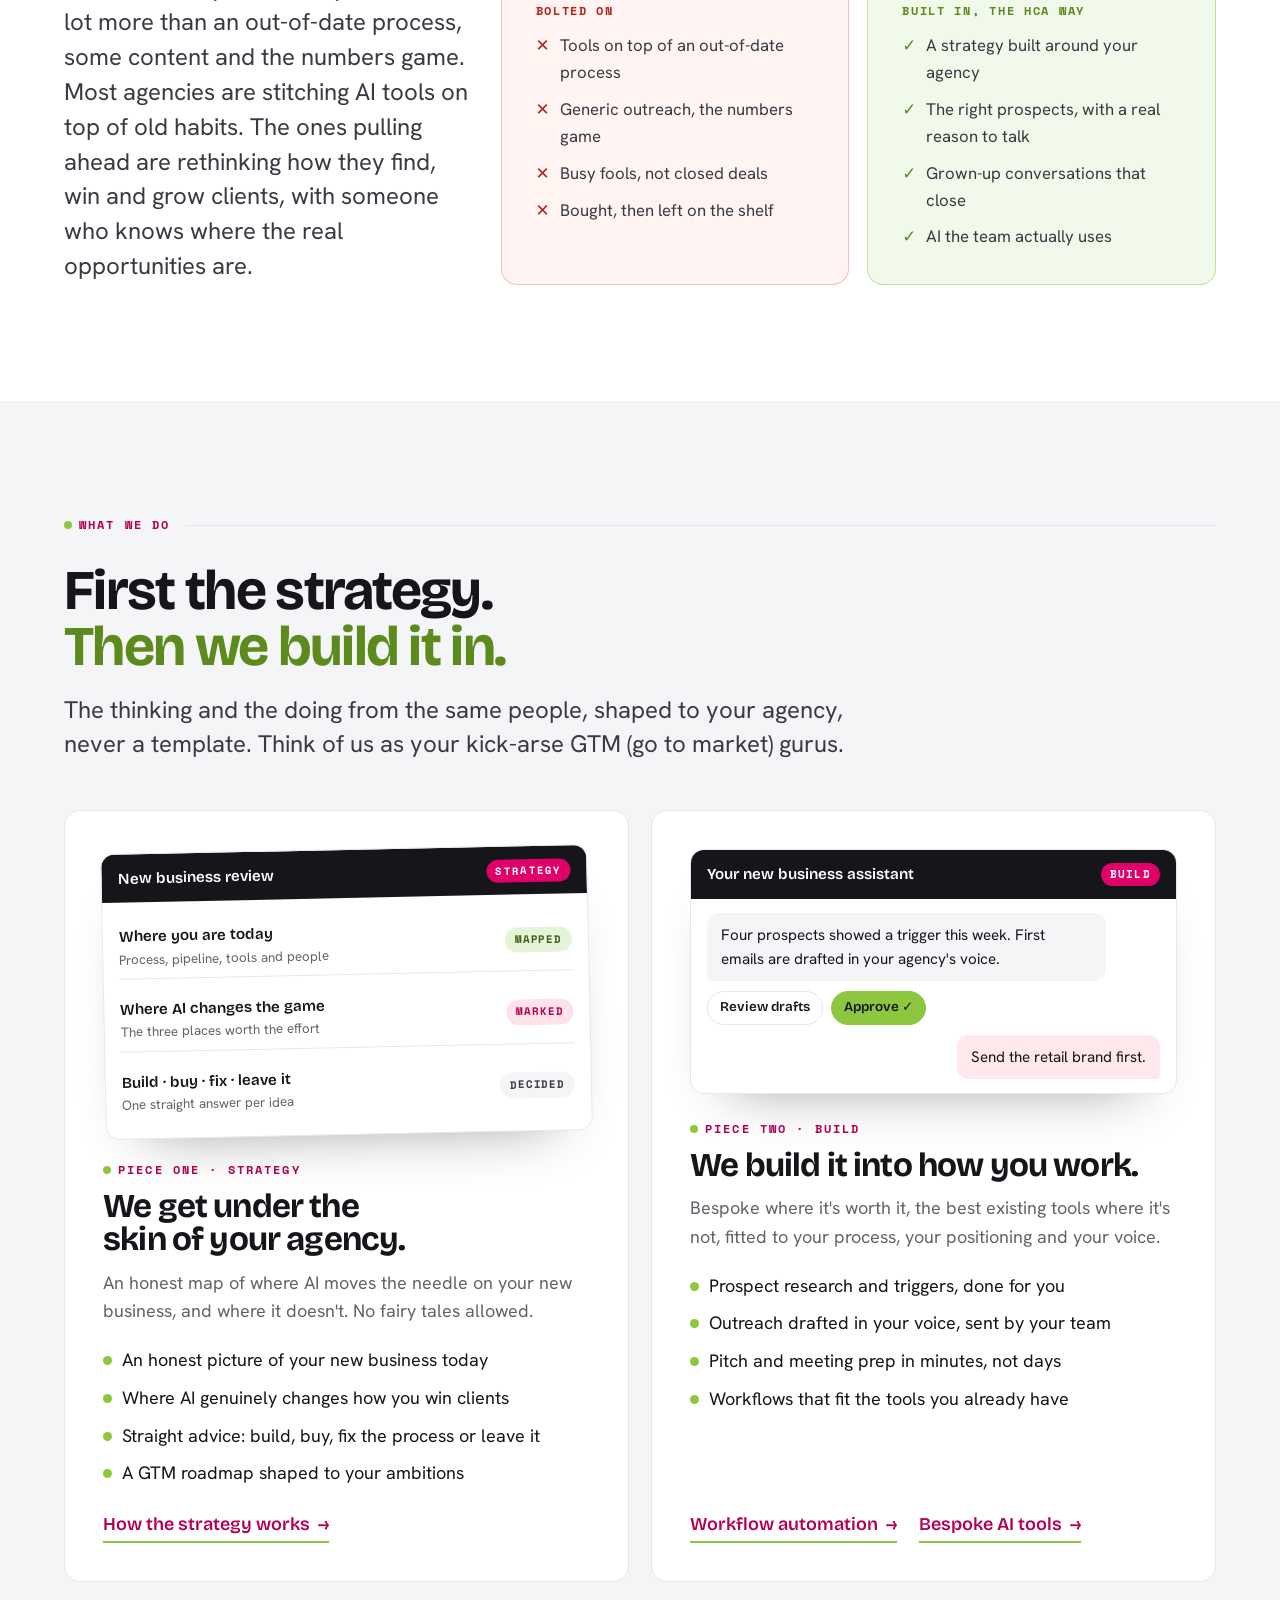
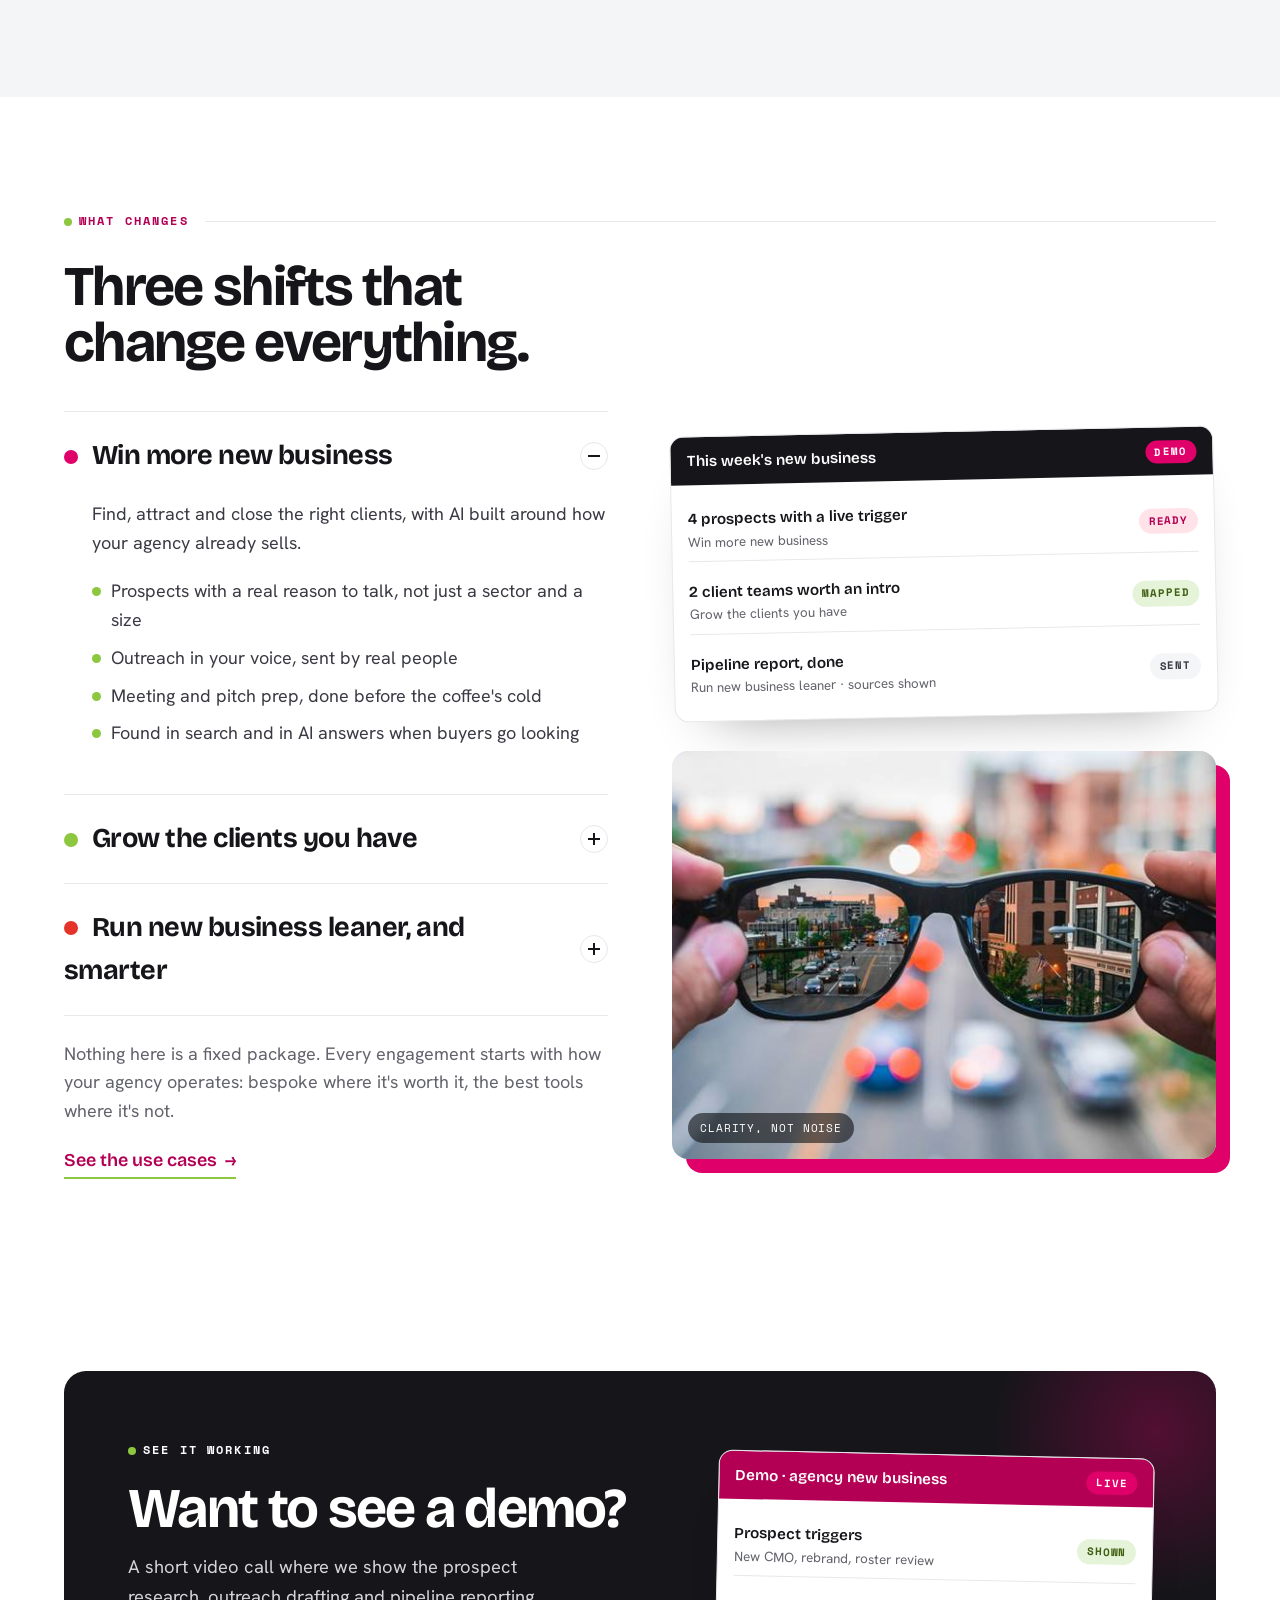
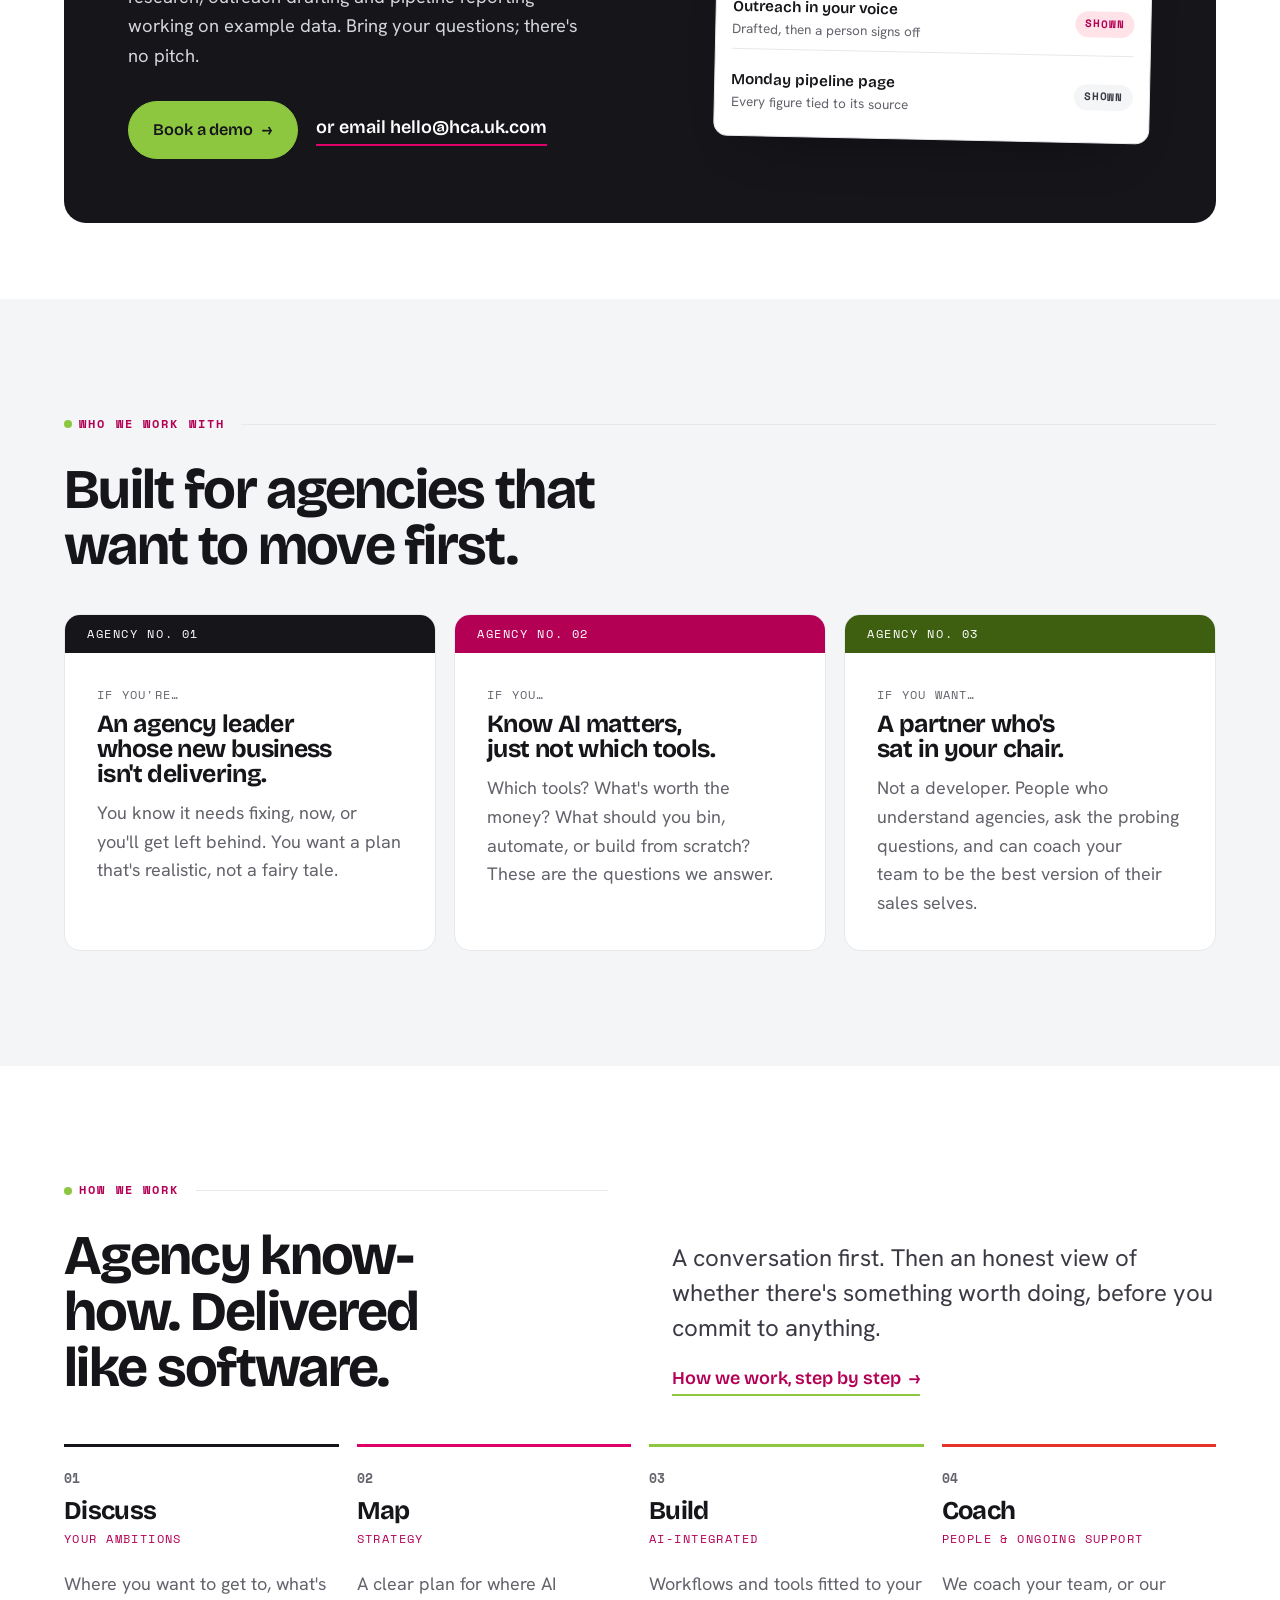
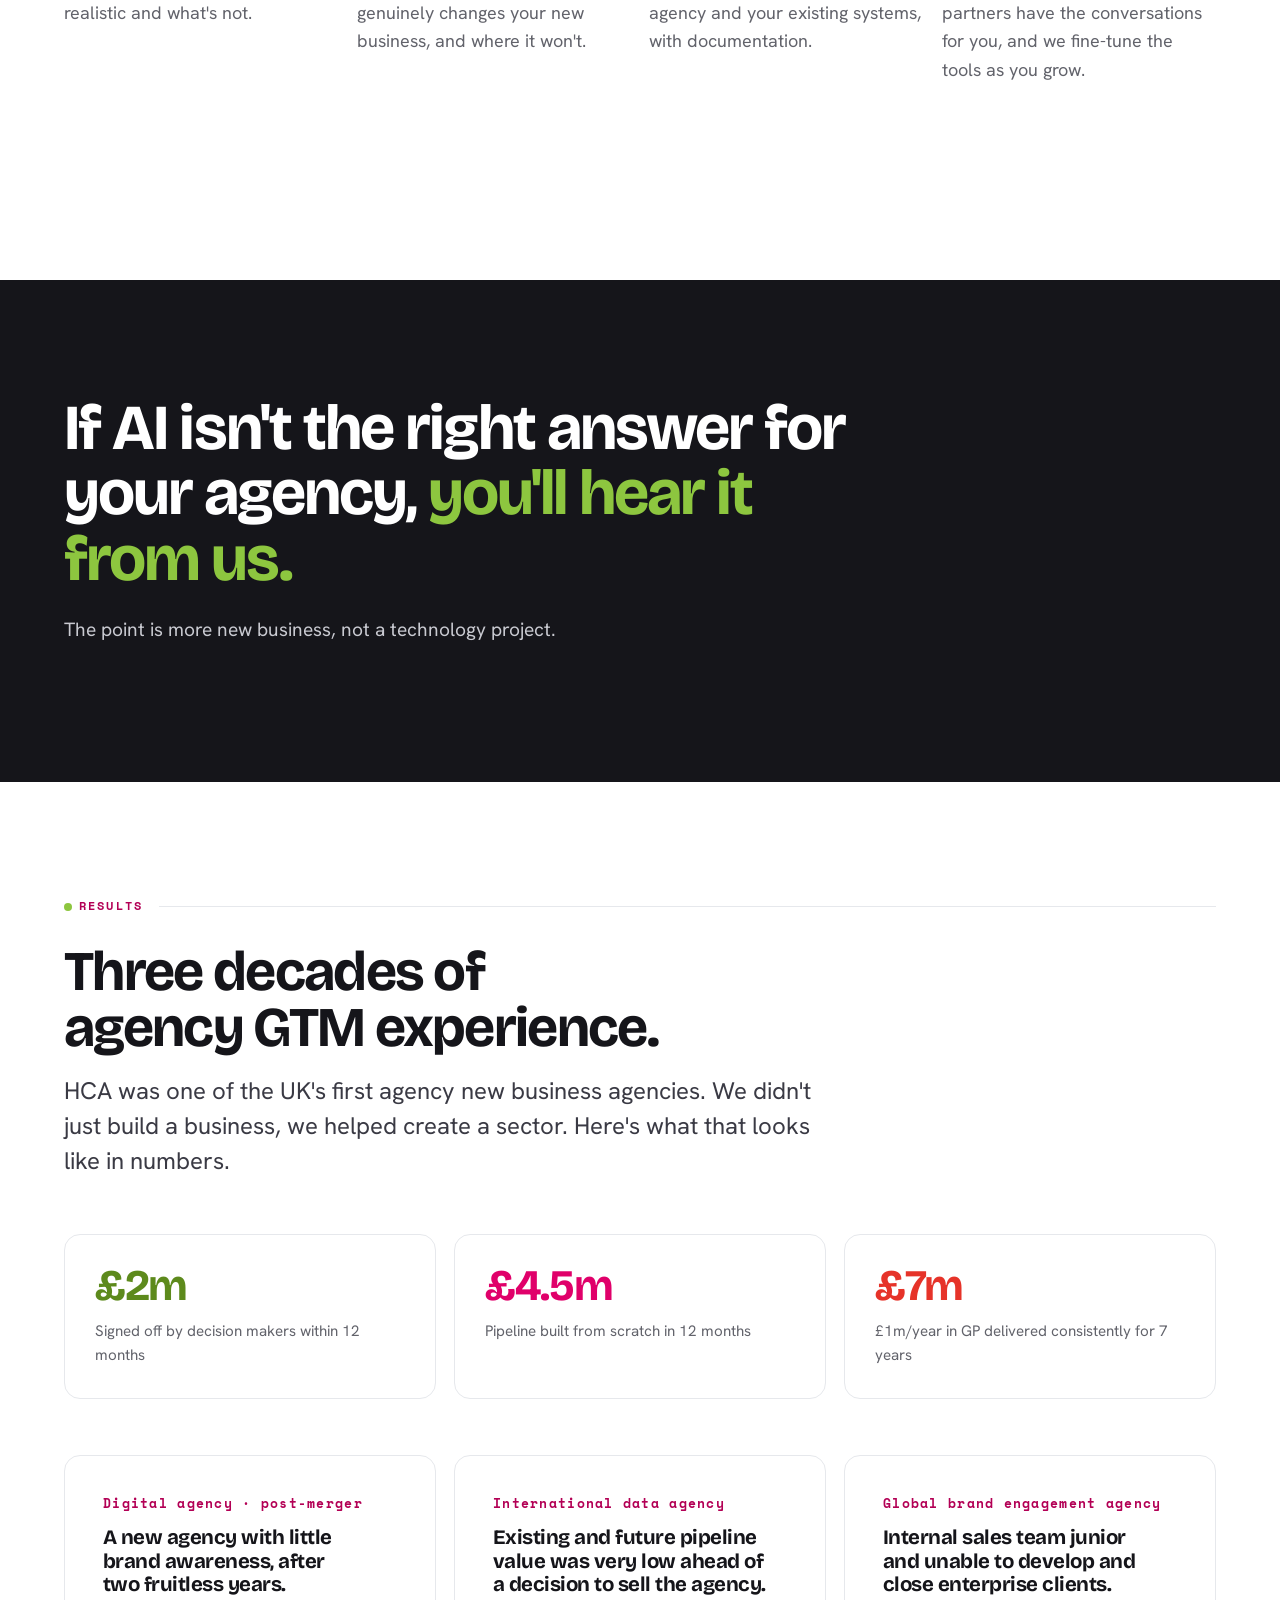
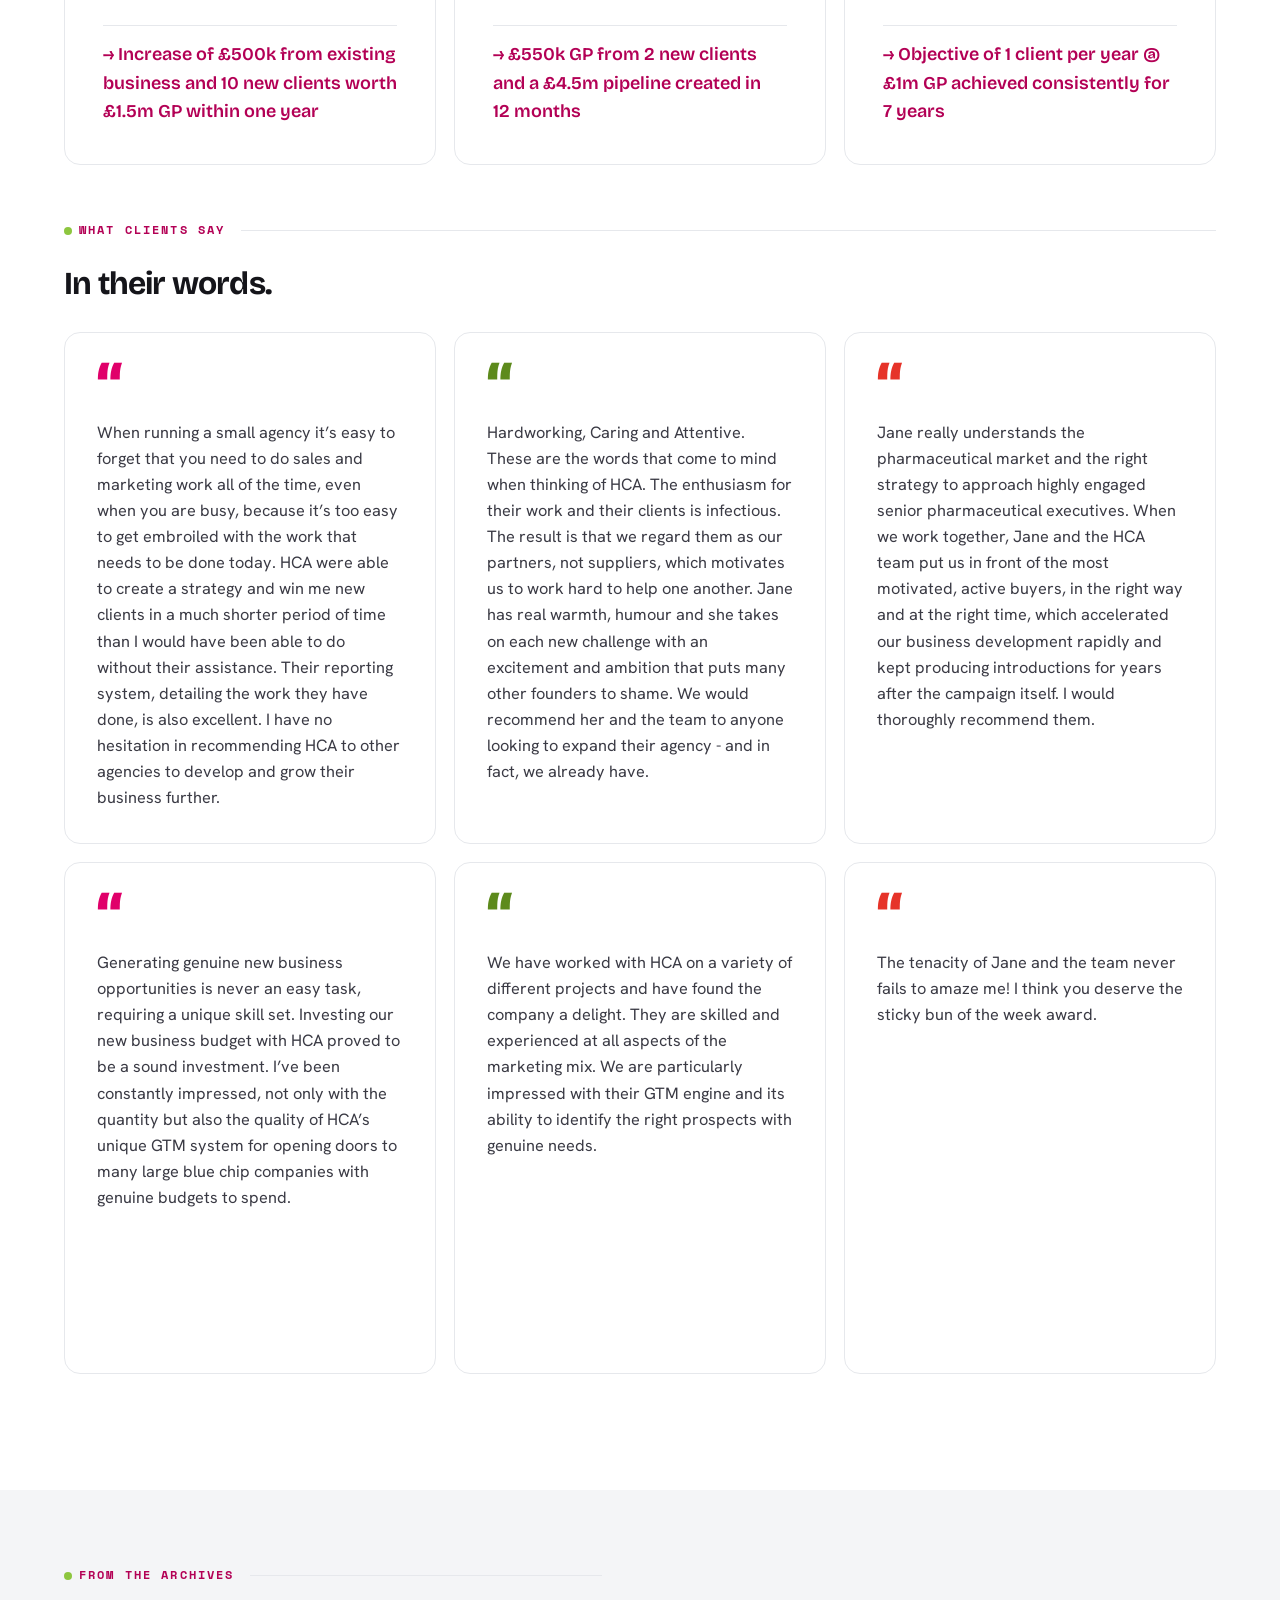
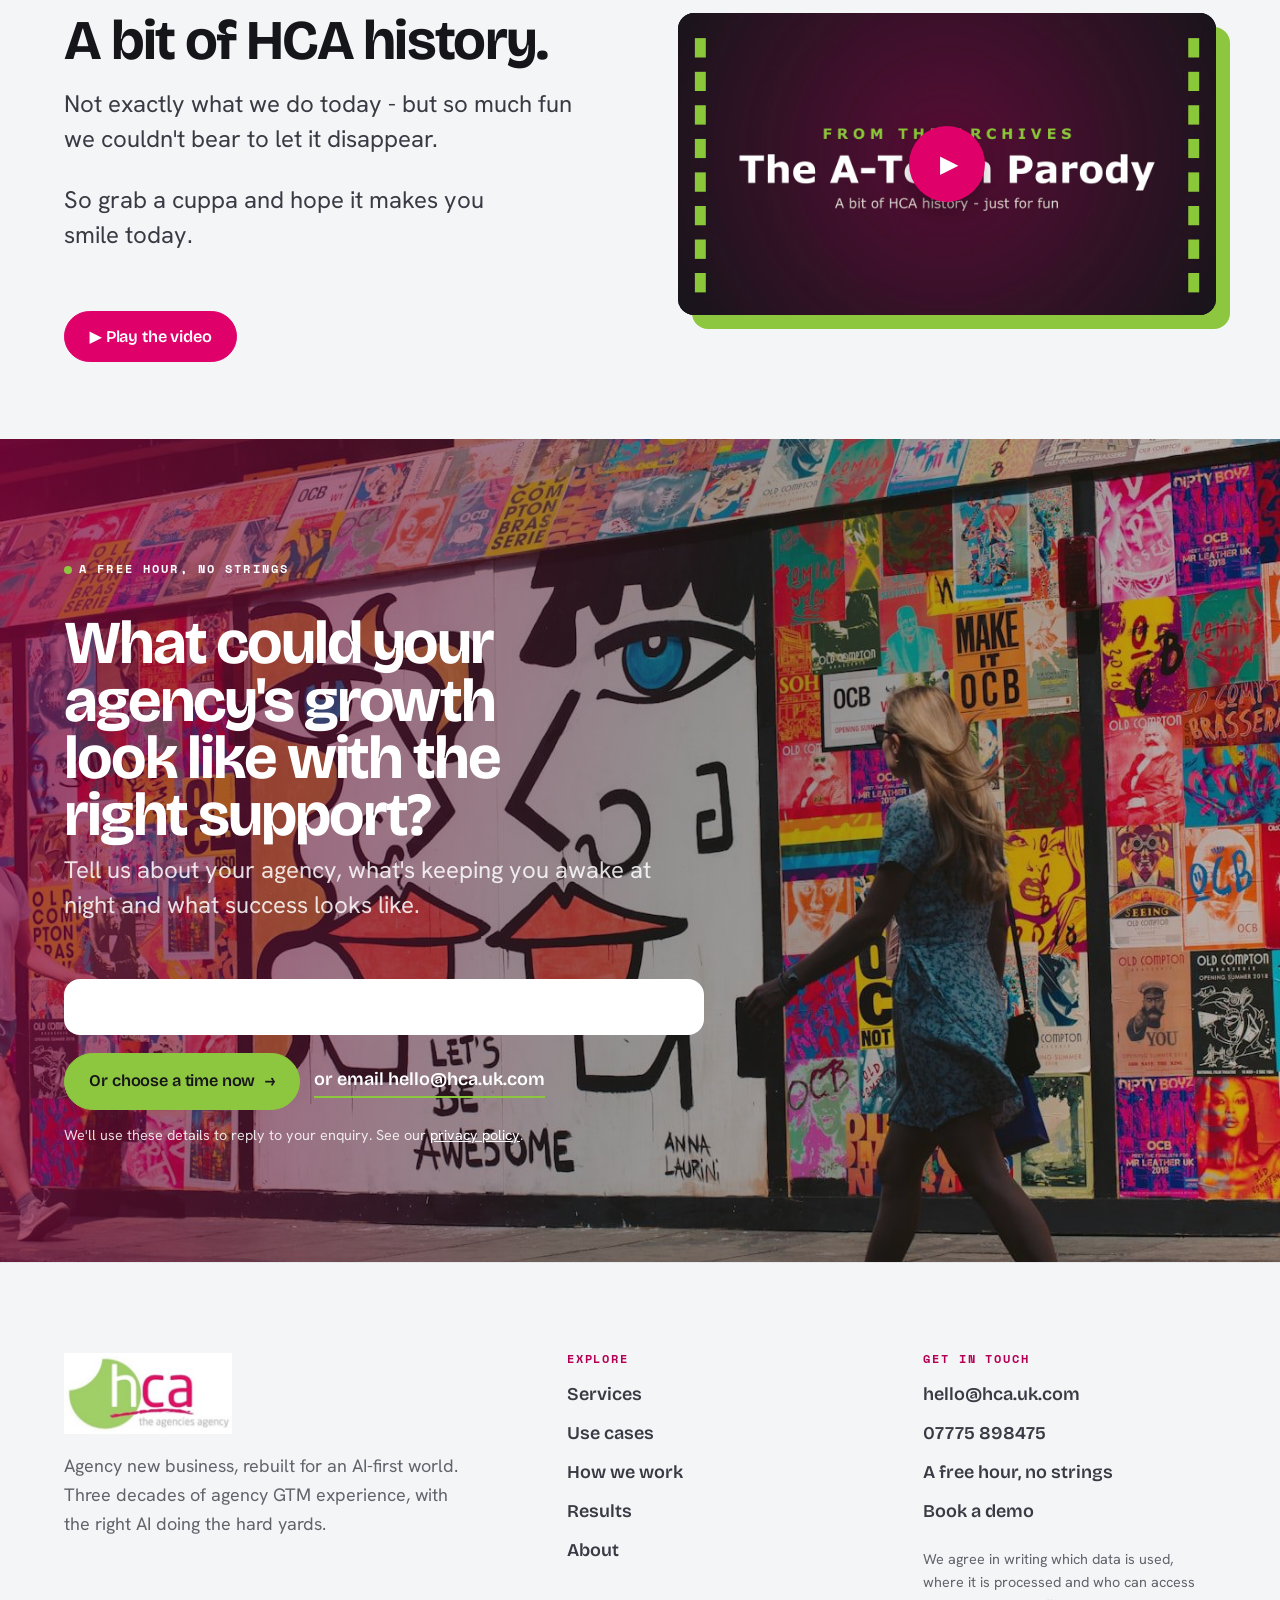
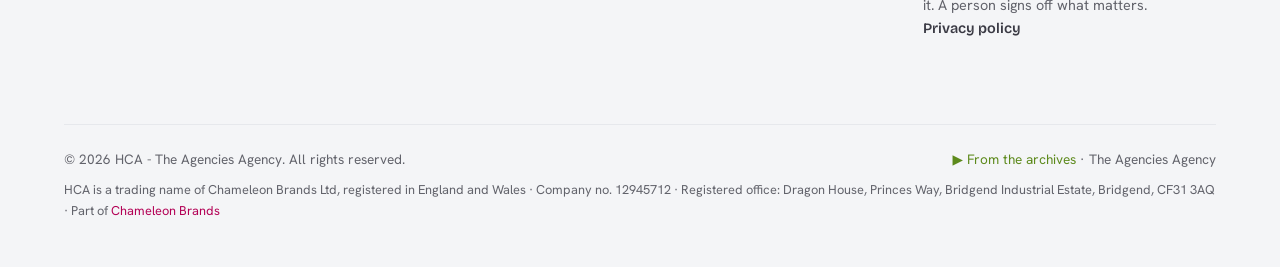
==== commit 999de3de: "Link the footer legal line to Chameleon Brands Co-Authored-By: Claude Opus 5.5 <noreply@anthropic.co" ====
--- a/index.html
+++ b/index.html
@@ -367,7 +367,7 @@
       <span>© <span id="year">2026</span> HCA - The Agencies Agency. All rights reserved.</span>
       <span><a href="#" id="archiveLink" data-archive-open style="color:var(--green-deep);">▶ From the archives</a> · The Agencies Agency</span>
     </div>
-    <p class="legal-line">HCA is a trading name of Chameleon Brands Ltd, registered in England and Wales · Company no. 12945712 · Registered office: Dragon House, Princes Way, Bridgend Industrial Estate, Bridgend, CF31 3AQ</p>
+    <p class="legal-line">HCA is a trading name of Chameleon Brands Ltd, registered in England and Wales · Company no. 12945712 · Registered office: Dragon House, Princes Way, Bridgend Industrial Estate, Bridgend, CF31 3AQ · Part of <a href="https://chameleon-brands.com/">Chameleon Brands</a></p>
   </div>
 </footer>
 
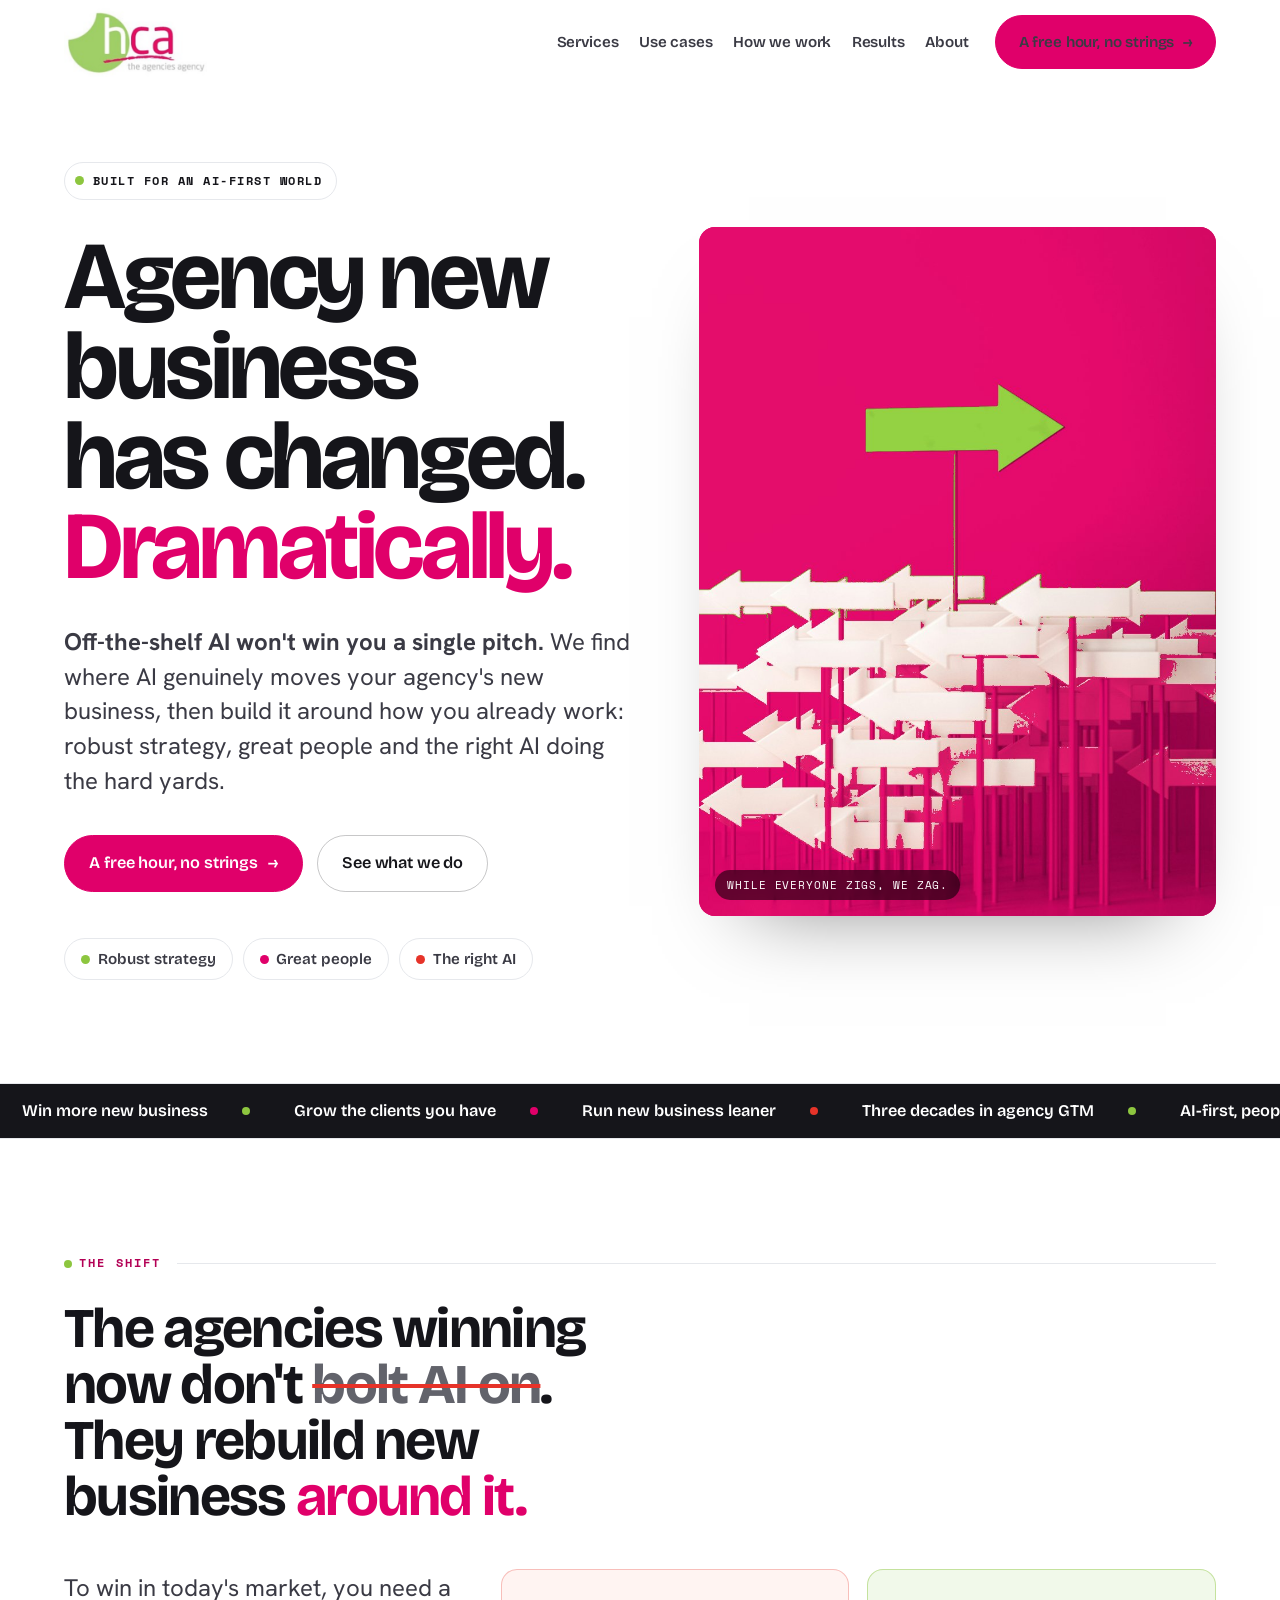
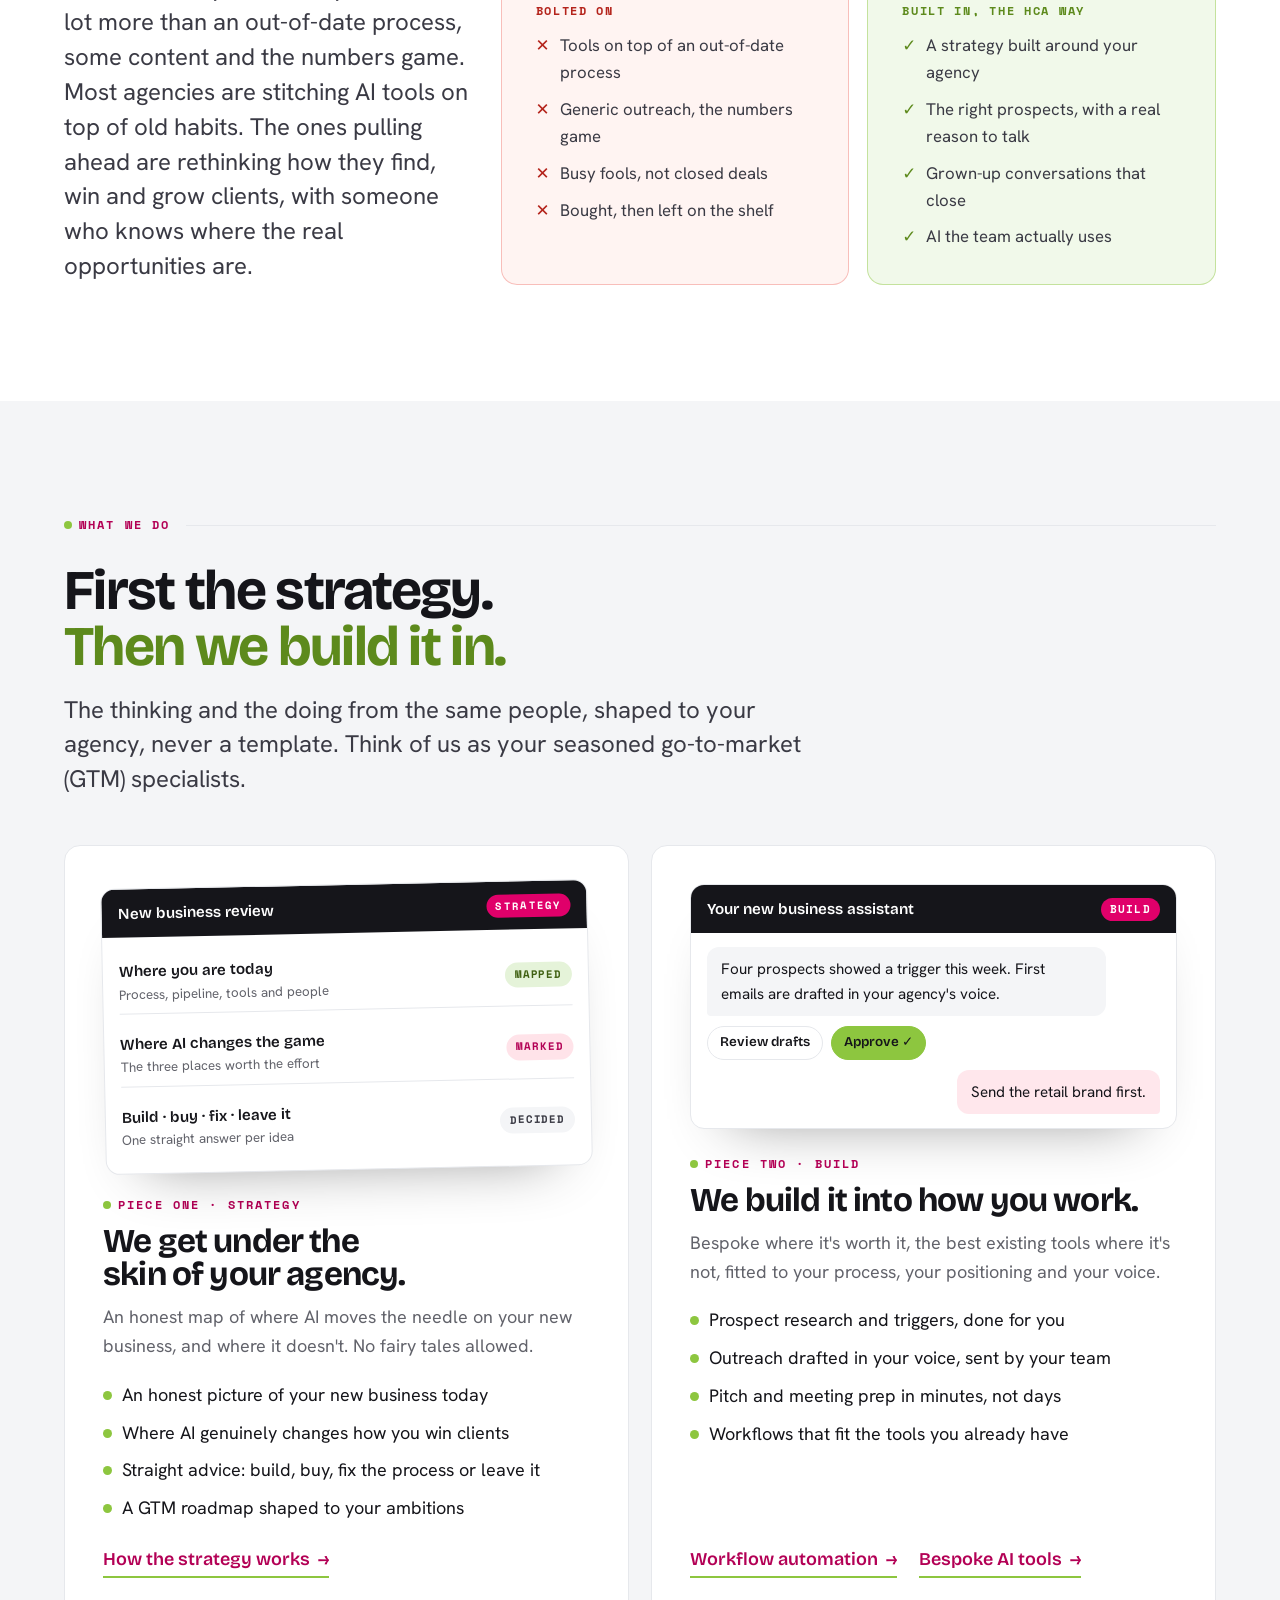
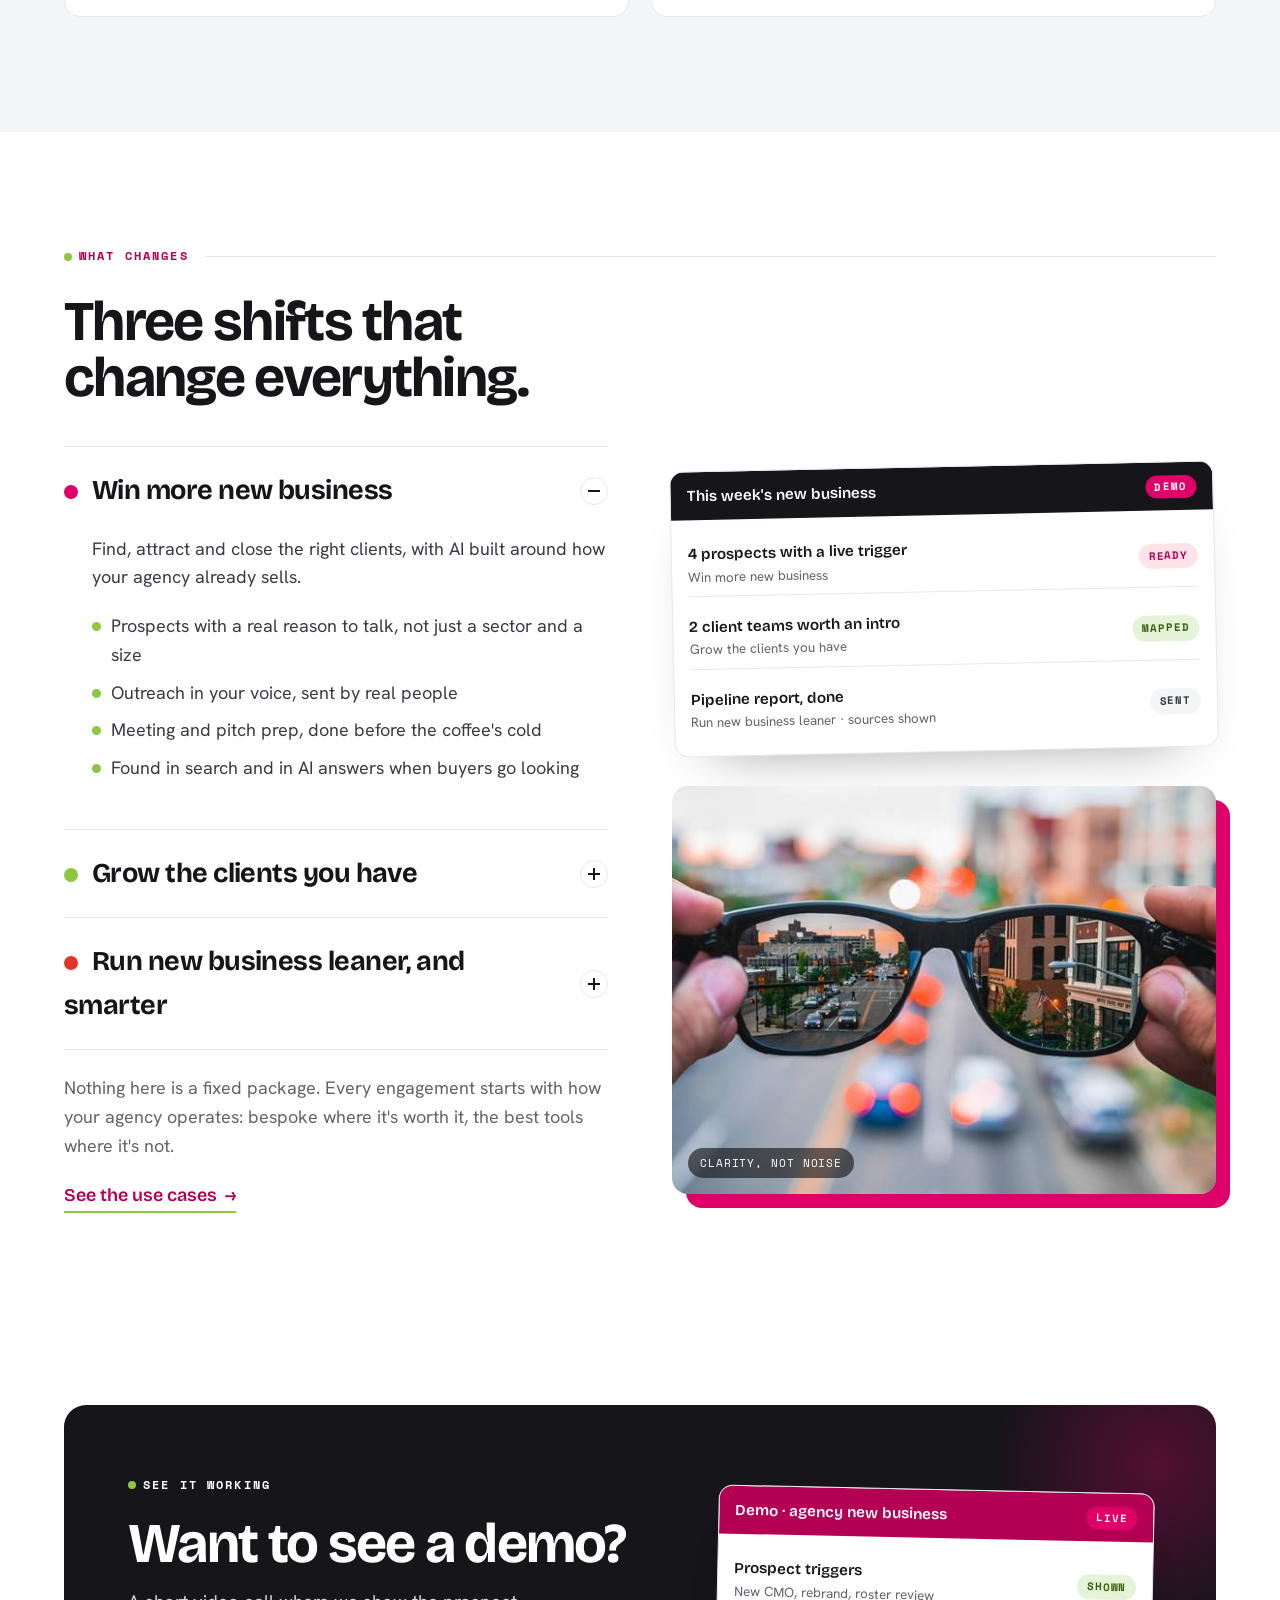
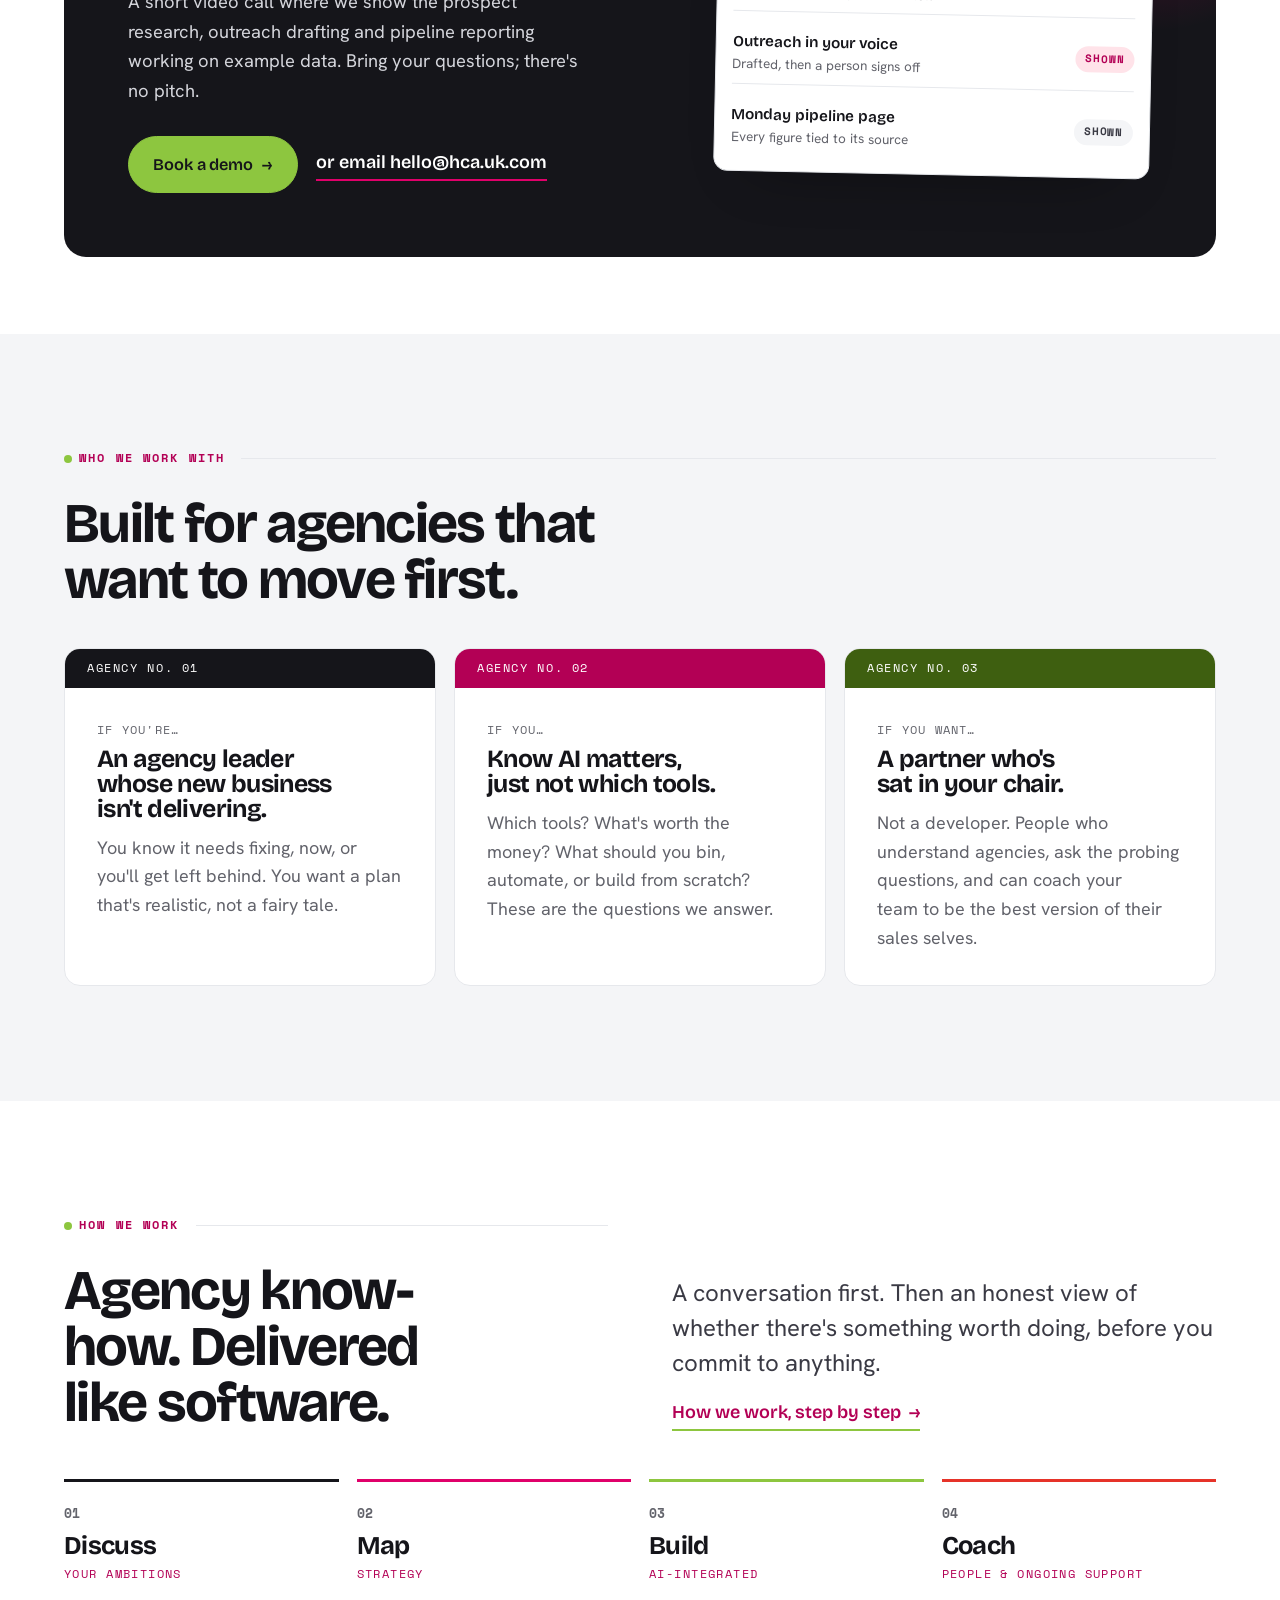
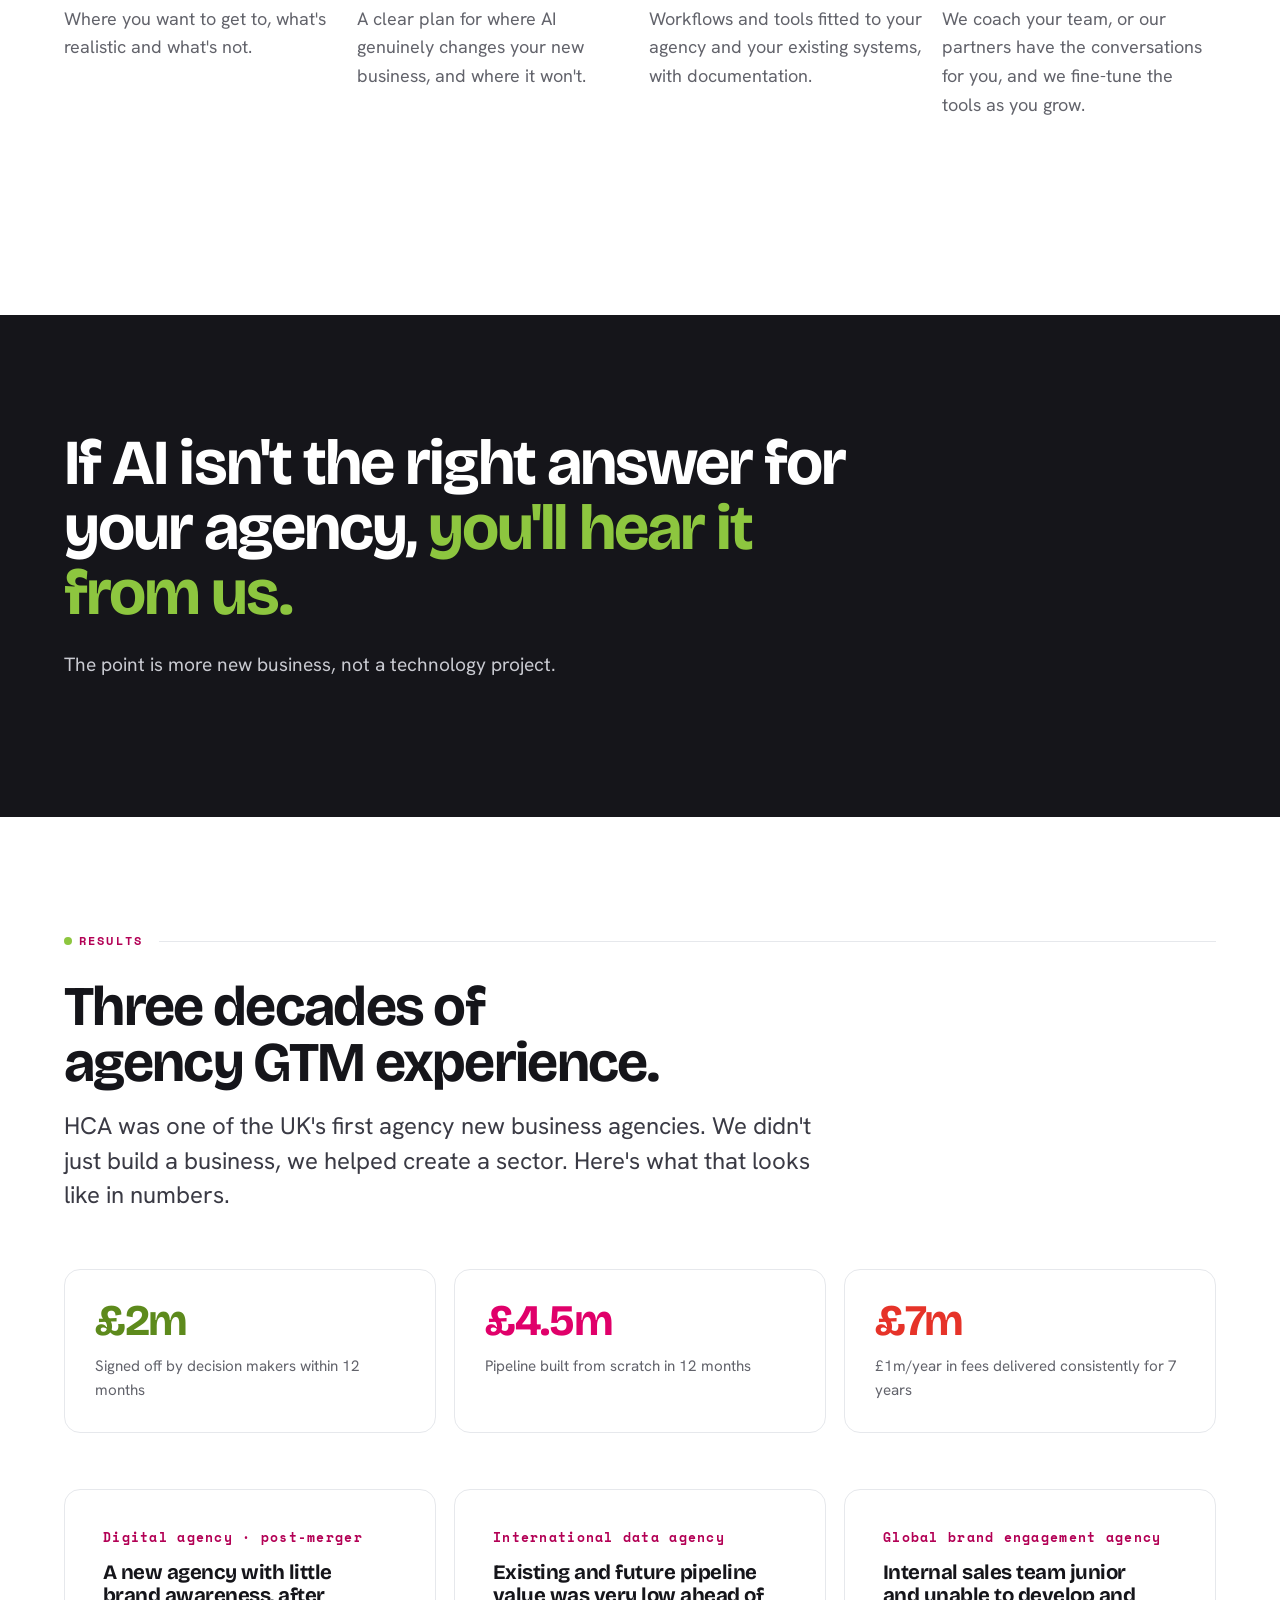
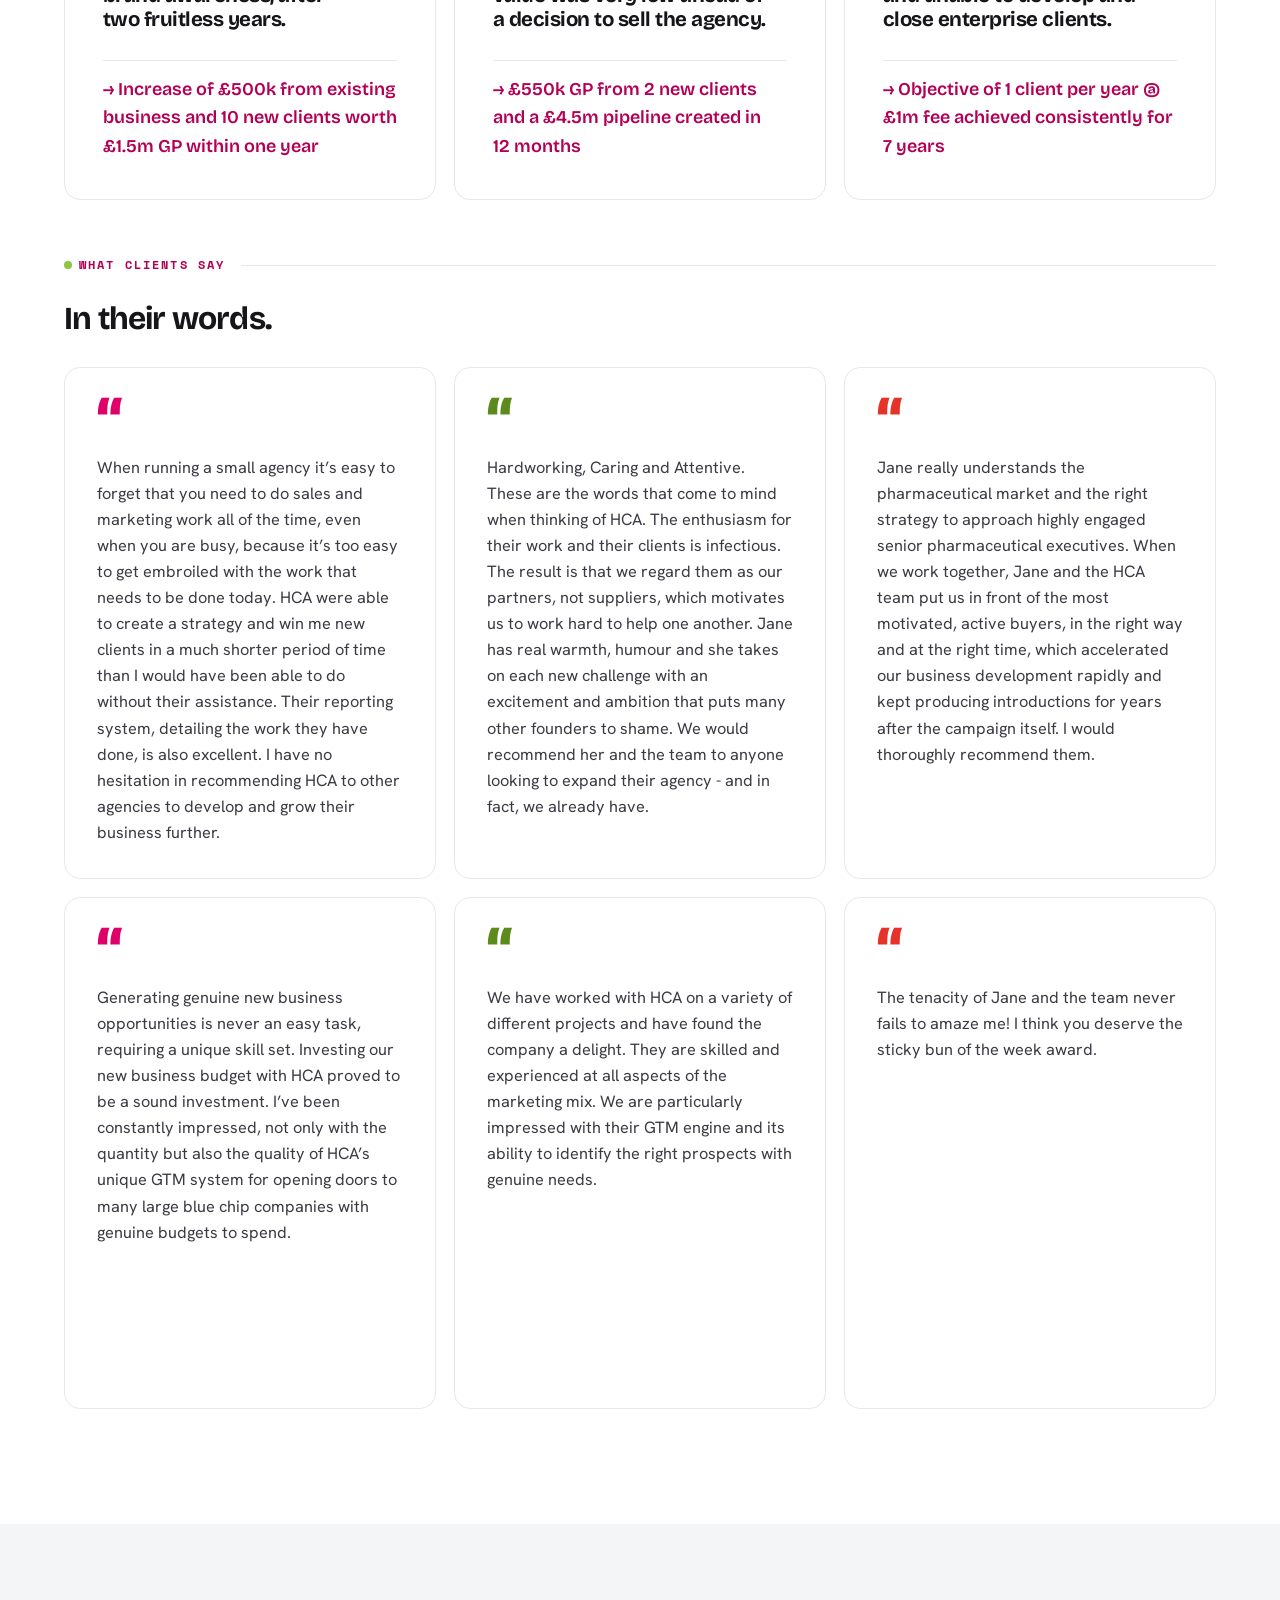
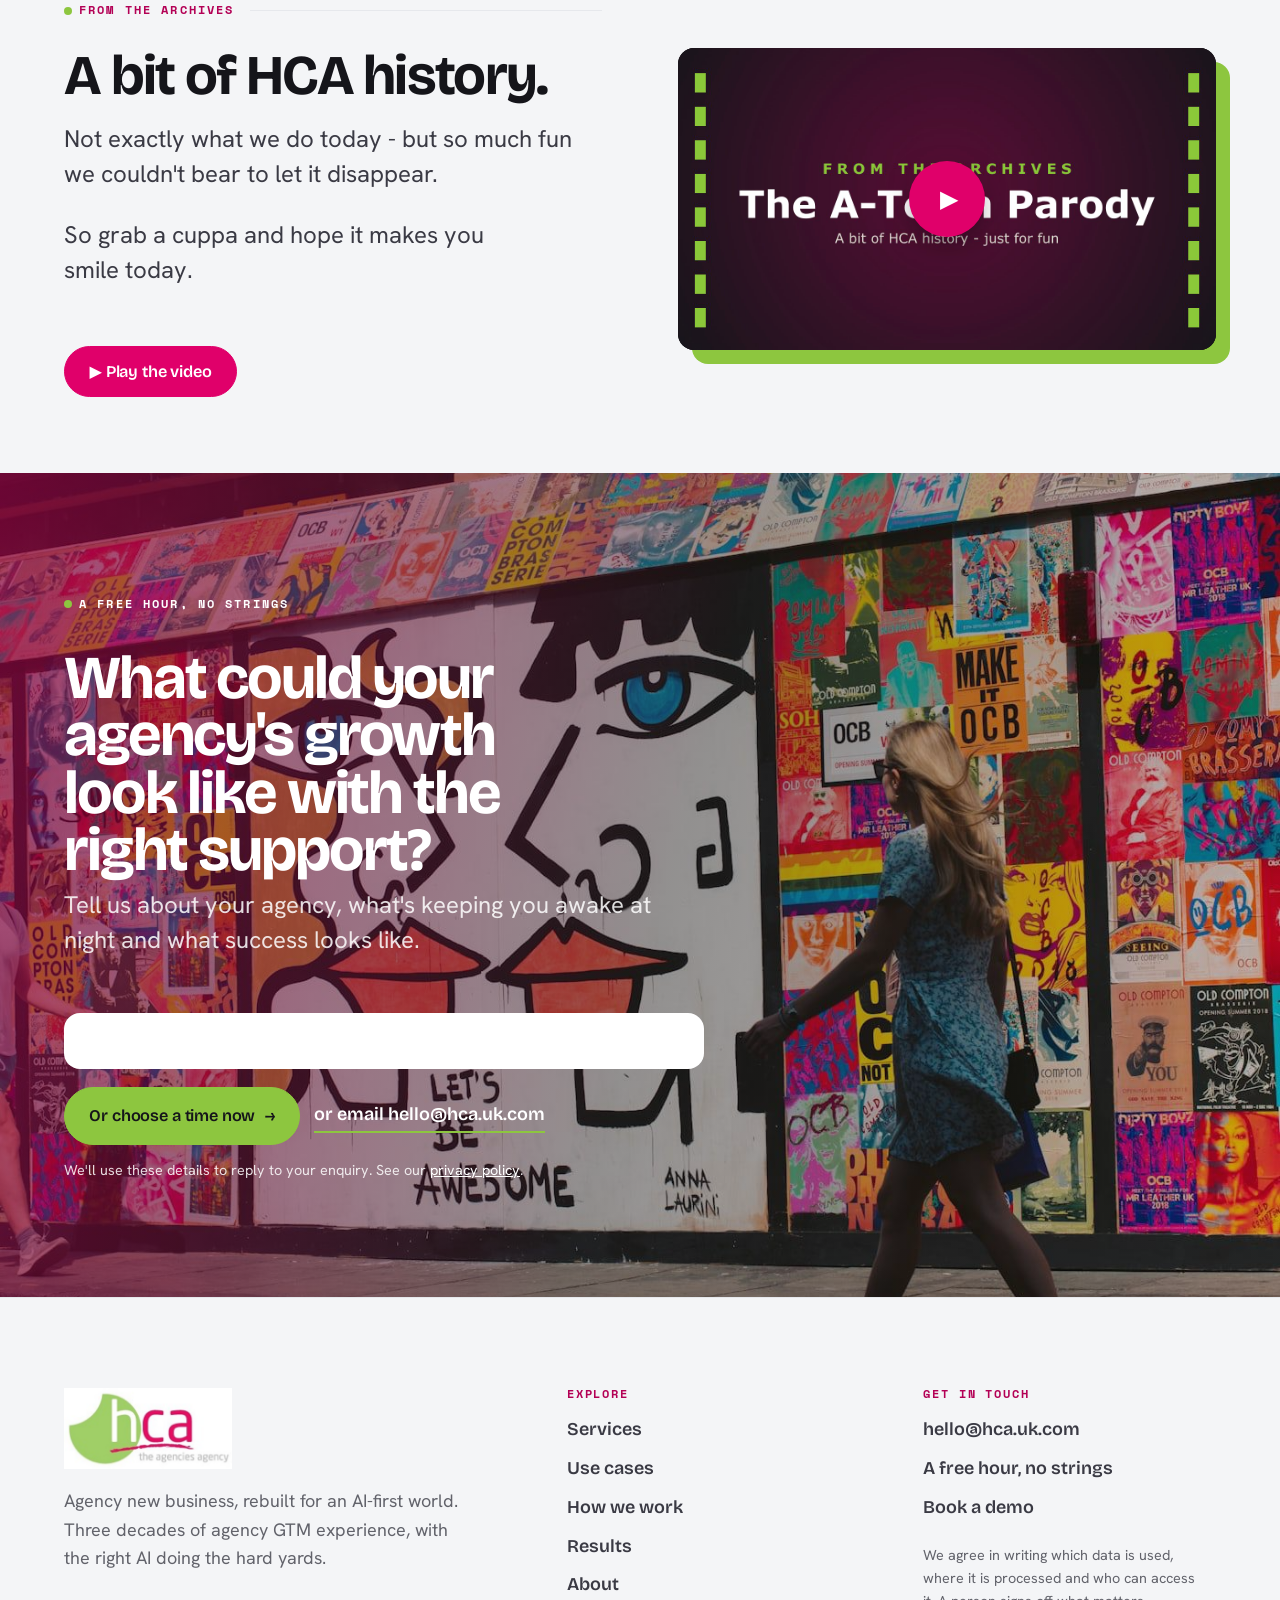
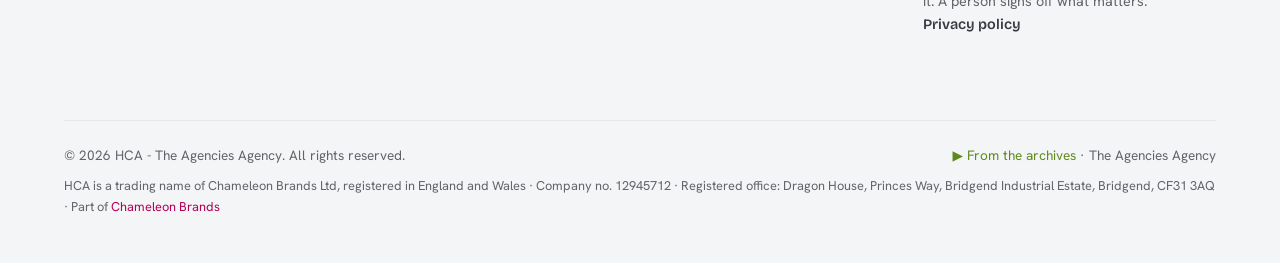
==== commit e5b1e2c2: "Apply remaining website review fixes and owner decisions - Remove the phone number (footers and stru" ====
--- a/index.html
+++ b/index.html
@@ -3,7 +3,7 @@
 <head>
 <meta charset="utf-8"/>
 <meta name="viewport" content="width=device-width, initial-scale=1"/>
-<title>HCA - Agency new business, built for an AI-first world</title>
+<title>HCA | Agency new business consultancy for an AI-first world</title>
 <meta name="description" content="AI-first agency new business. HCA finds where AI genuinely moves your agency's new business, then builds it around how you already work. Three decades of agency GTM experience."/>
 <link rel="preconnect" href="https://fonts.googleapis.com"/>
 <link rel="preconnect" href="https://fonts.gstatic.com" crossorigin/>
@@ -22,7 +22,7 @@
 <meta property="og:image" content="https://hca.uk.com/assets/img/contact-lets-be-awesome.jpg"/>
 <meta property="og:locale" content="en_GB"/>
 <meta name="twitter:card" content="summary_large_image"/>
-<script type="application/ld+json">{"@context": "https://schema.org", "@type": "ProfessionalService", "name": "HCA - The Agencies Agency", "url": "https://hca.uk.com/", "logo": "https://hca.uk.com/assets/hca-logo.png", "image": "https://hca.uk.com/assets/img/contact-lets-be-awesome.jpg", "description": "AI-first agency new business. HCA finds where AI genuinely moves your agency's new business, then builds it around how you already work. Three decades of agency GTM experience.", "email": "hello@hca.uk.com", "telephone": "+447775898475", "legalName": "Chameleon Brands Ltd", "identifier": "12945712", "address": {"@type": "PostalAddress", "streetAddress": "Dragon House, Princes Way, Bridgend Industrial Estate", "addressLocality": "Bridgend", "postalCode": "CF31 3AQ", "addressCountry": "GB"}, "areaServed": "GB", "sameAs": ["https://www.linkedin.com/in/jane-heath"], "parentOrganization": {"@type": "Organization", "name": "Chameleon Brands", "url": "https://chameleon-brands.com/"}}</script>
+<script type="application/ld+json">{"@context": "https://schema.org", "@type": "ProfessionalService", "name": "HCA - The Agencies Agency", "url": "https://hca.uk.com/", "logo": "https://hca.uk.com/assets/hca-logo.png", "image": "https://hca.uk.com/assets/img/contact-lets-be-awesome.jpg", "description": "AI-first agency new business. HCA finds where AI genuinely moves your agency's new business, then builds it around how you already work. Three decades of agency GTM experience.", "email": "hello@hca.uk.com", "legalName": "Chameleon Brands Ltd", "identifier": "12945712", "address": {"@type": "PostalAddress", "streetAddress": "Dragon House, Princes Way, Bridgend Industrial Estate", "addressLocality": "Bridgend", "postalCode": "CF31 3AQ", "addressCountry": "GB"}, "areaServed": "GB", "sameAs": ["https://www.linkedin.com/in/jane-heath"], "parentOrganization": {"@type": "Organization", "name": "Chameleon Brands", "url": "https://chameleon-brands.com/"}, "foundingDate": "1999", "founder": [{"@type": "Person", "name": "Jane Heath", "sameAs": ["https://www.linkedin.com/in/jane-heath"]}, {"@type": "Person", "name": "Alan Cotton", "sameAs": ["https://www.linkedin.com/in/alanathca"]}]}</script>
 <script defer src="/_vercel/insights/script.js"></script>
 </head>
 <body>
@@ -100,7 +100,7 @@
   <div class="wrap">
     <div class="eyebrow-row"><span class="kicker">What we do</span></div>
     <h2 class="h2" style="max-width:22ch;">First the strategy. <span class="hl-g">Then we build it in.</span></h2>
-    <p class="lead mt-s measure">The thinking and the doing from the same people, shaped to your agency, never a template. Think of us as your kick-arse GTM (go to market) gurus.</p>
+    <p class="lead mt-s measure">The thinking and the doing from the same people, shaped to your agency, never a template. Think of us as your seasoned go-to-market (GTM) specialists.</p>
     <div class="pieces">
       <div class="piece">
         <div class="mock mock--tilt" aria-hidden="true">
@@ -254,7 +254,7 @@
     <div class="stats mt-l">
       <div class="stat reveal"><div class="n c1">£2m</div><div class="l">Signed off by decision makers within 12 months</div></div>
       <div class="stat reveal"><div class="n c2">£4.5m</div><div class="l">Pipeline built from scratch in 12 months</div></div>
-      <div class="stat reveal"><div class="n c3">£7m</div><div class="l">£1m/year in GP delivered consistently for 7 years</div></div>
+      <div class="stat reveal"><div class="n c3">£7m</div><div class="l">£1m/year in fees delivered consistently for 7 years</div></div>
     </div>
     <div class="prov-grid mt-l">
       <div class="prov reveal">
@@ -270,7 +270,7 @@
       <div class="prov reveal">
         <span class="no">Global brand engagement agency</span>
         <h3 style="font-size:clamp(1.1rem,1.6vw,1.3rem); line-height:1.15; min-height:2.3em;">Internal sales team junior and unable to develop and close enterprise clients.</h3>
-        <p style="margin-top:16px; padding-top:14px; border-top:1px solid var(--line); font-family:var(--display); font-weight:600; color:var(--cerise-deep);">→ Objective of 1 client per year @ £1m GP achieved consistently for 7 years</p>
+        <p style="margin-top:16px; padding-top:14px; border-top:1px solid var(--line); font-family:var(--display); font-weight:600; color:var(--cerise-deep);">→ Objective of 1 client per year @ £1m fee achieved consistently for 7 years</p>
       </div>
     </div>
   
@@ -356,7 +356,6 @@
         <h4>Get in touch</h4>
         <ul>
           <li><a href="mailto:hello@hca.uk.com">hello@hca.uk.com</a></li>
-          <li><a href="tel:+447775898475">07775 898475</a></li>
           <li><a href="index.html#contact">A free hour, no strings</a></li>
           <li><a href="https://calendar.app.google/o5nmfhy7BQVpwPdS7?source=HCA-demo" target="_blank" rel="noopener">Book a demo<span class="sr"> (opens in a new tab)</span></a></li>
         </ul>
